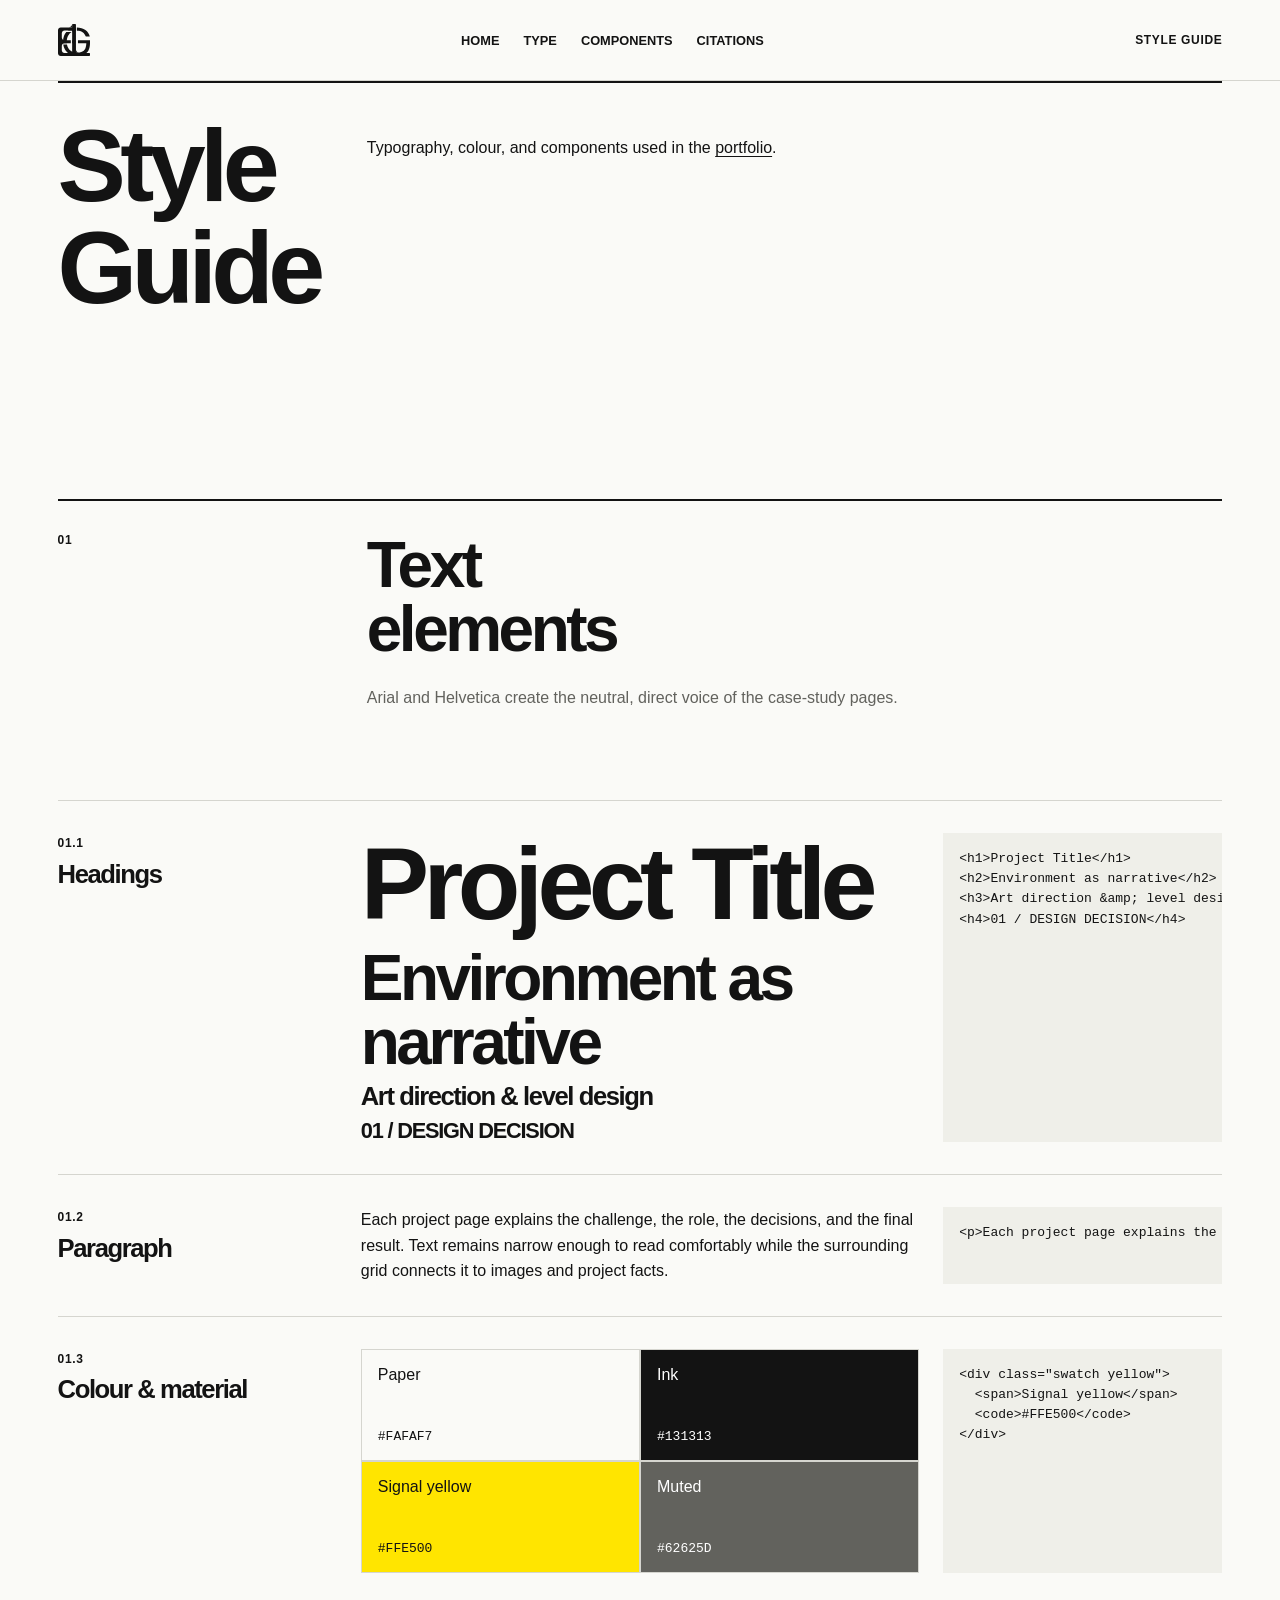
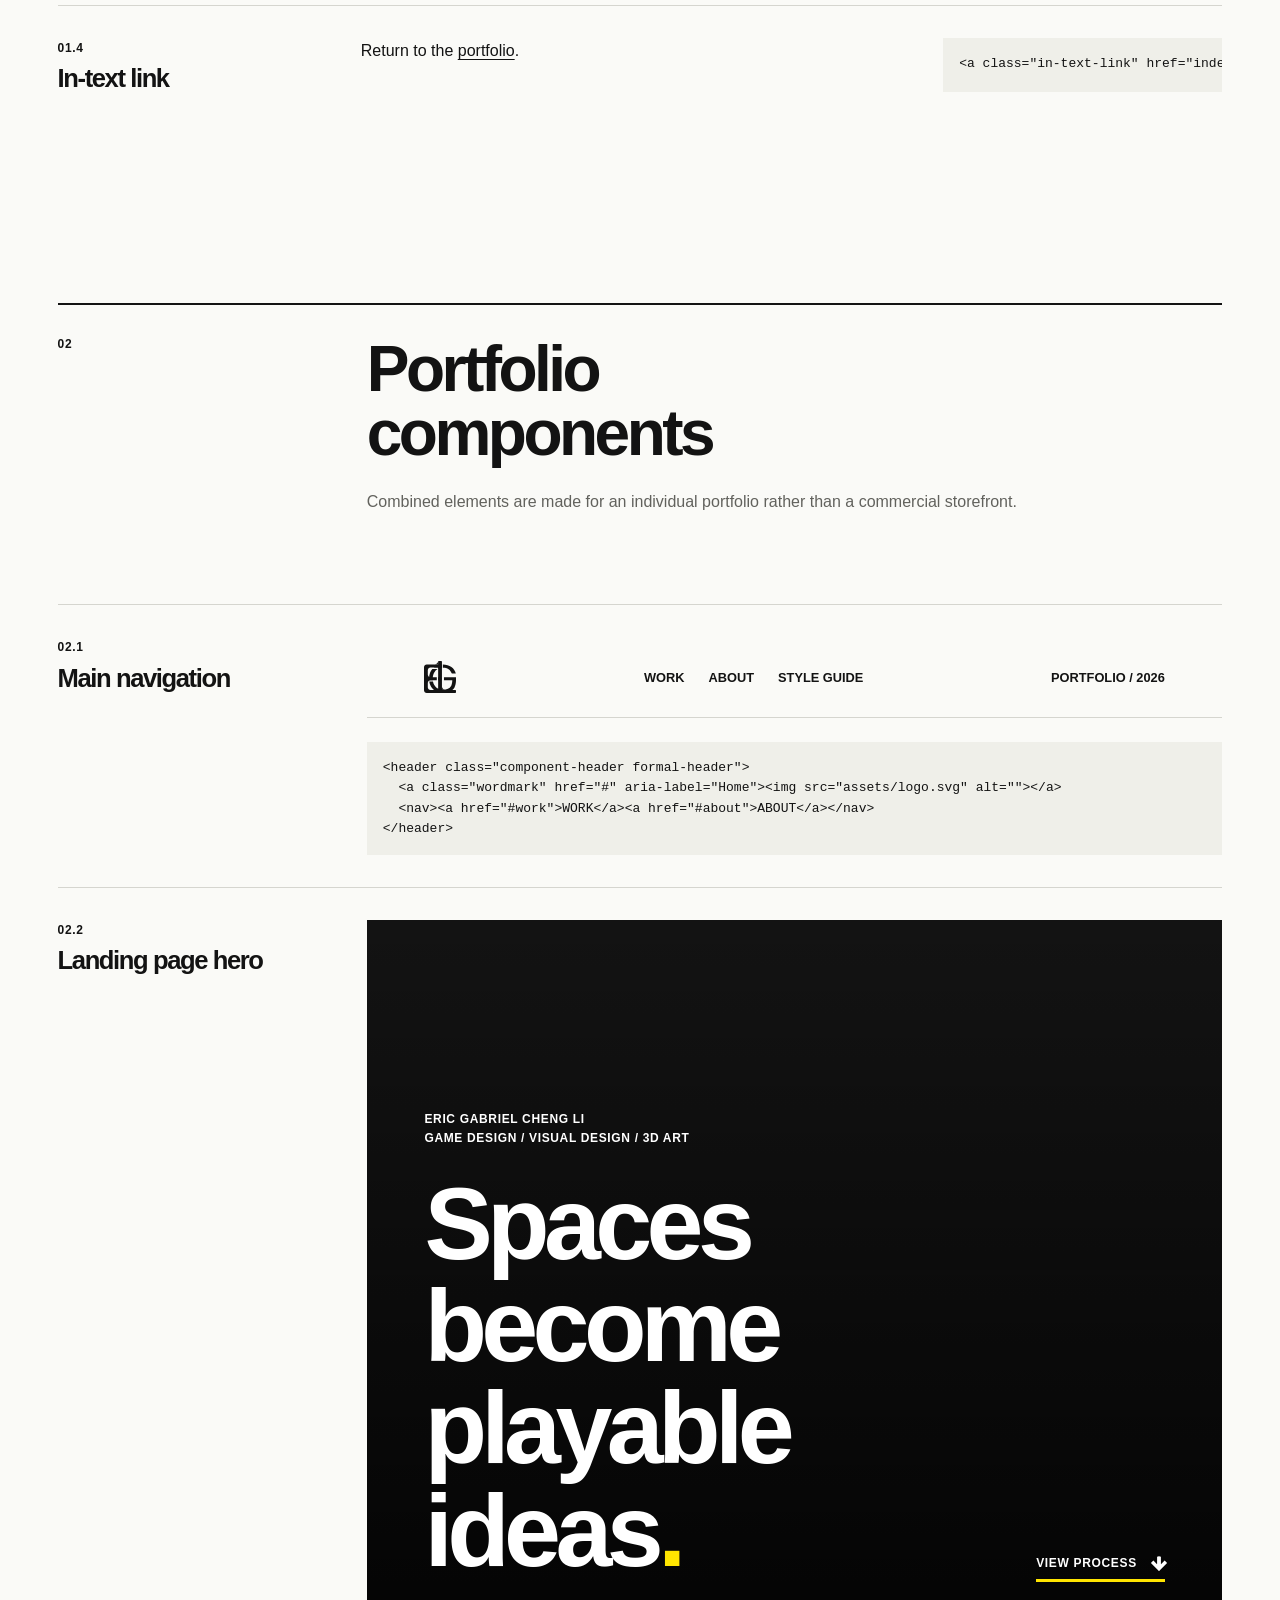
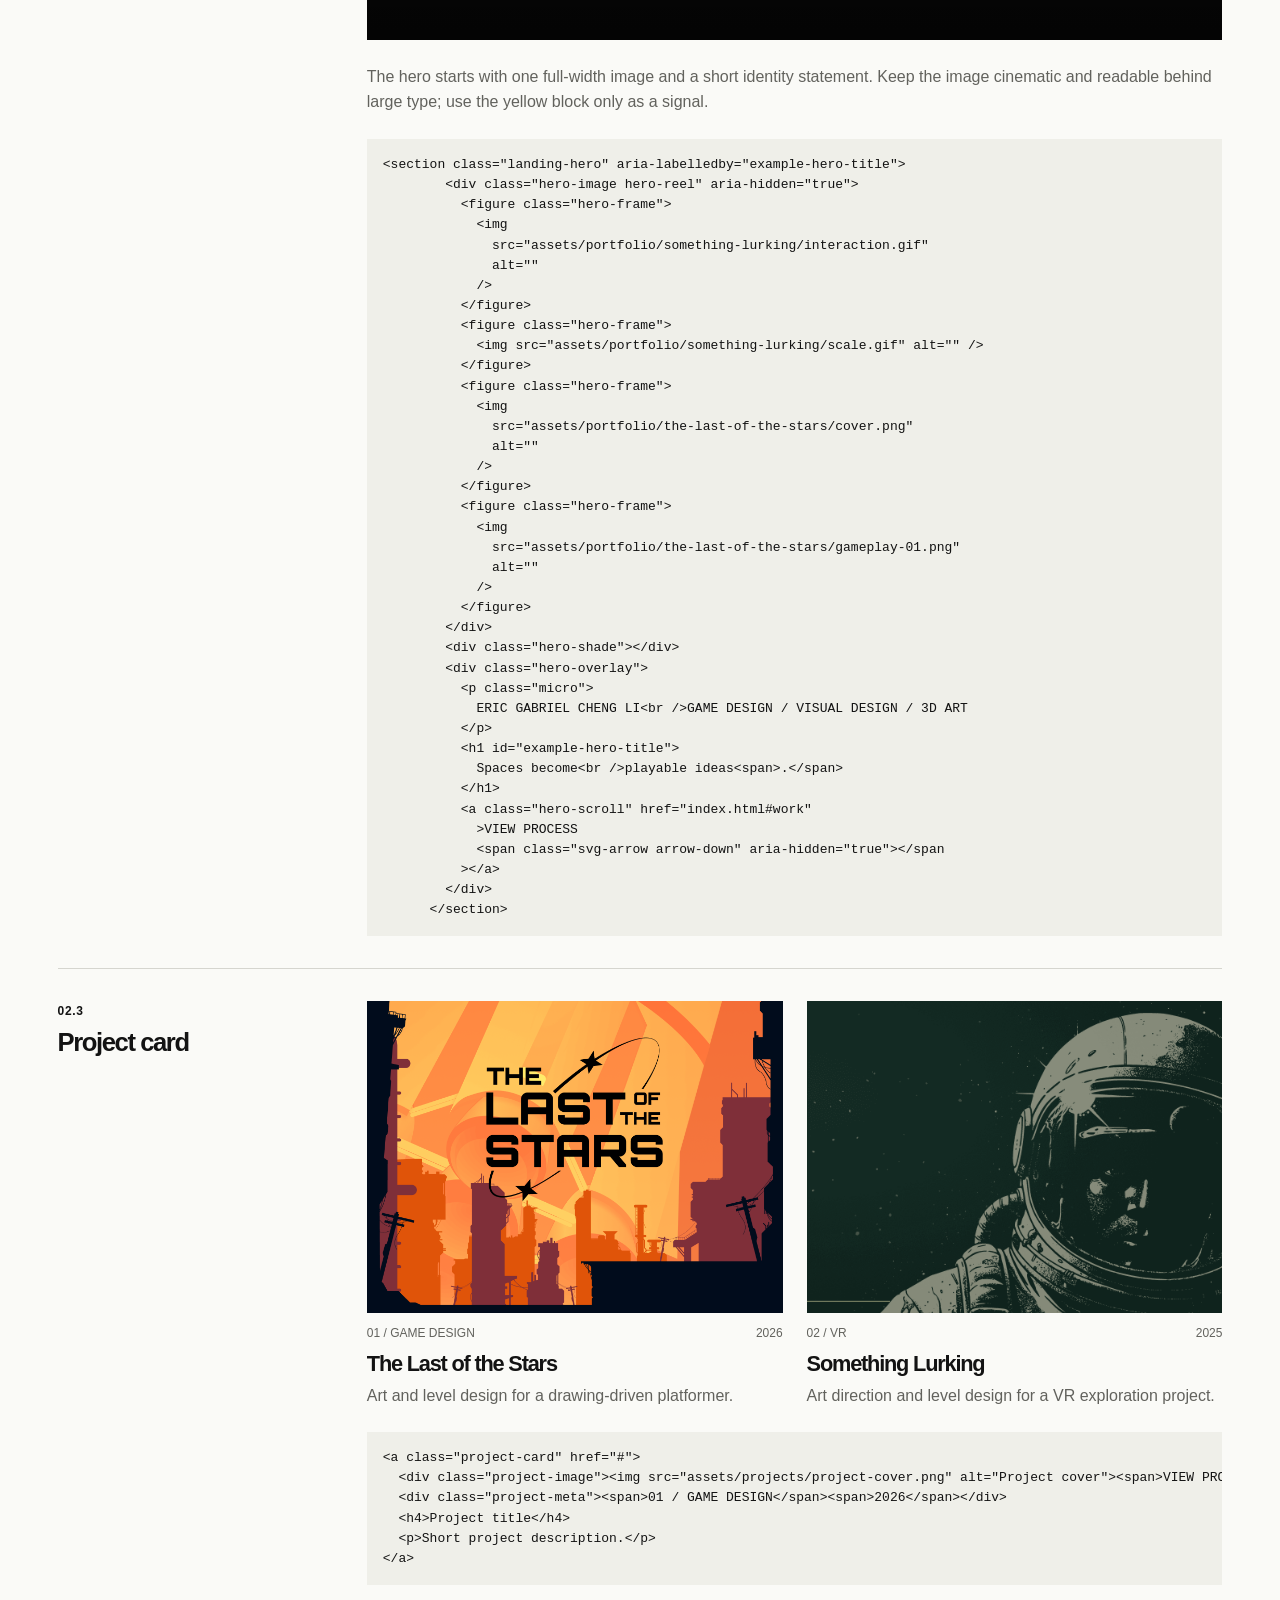
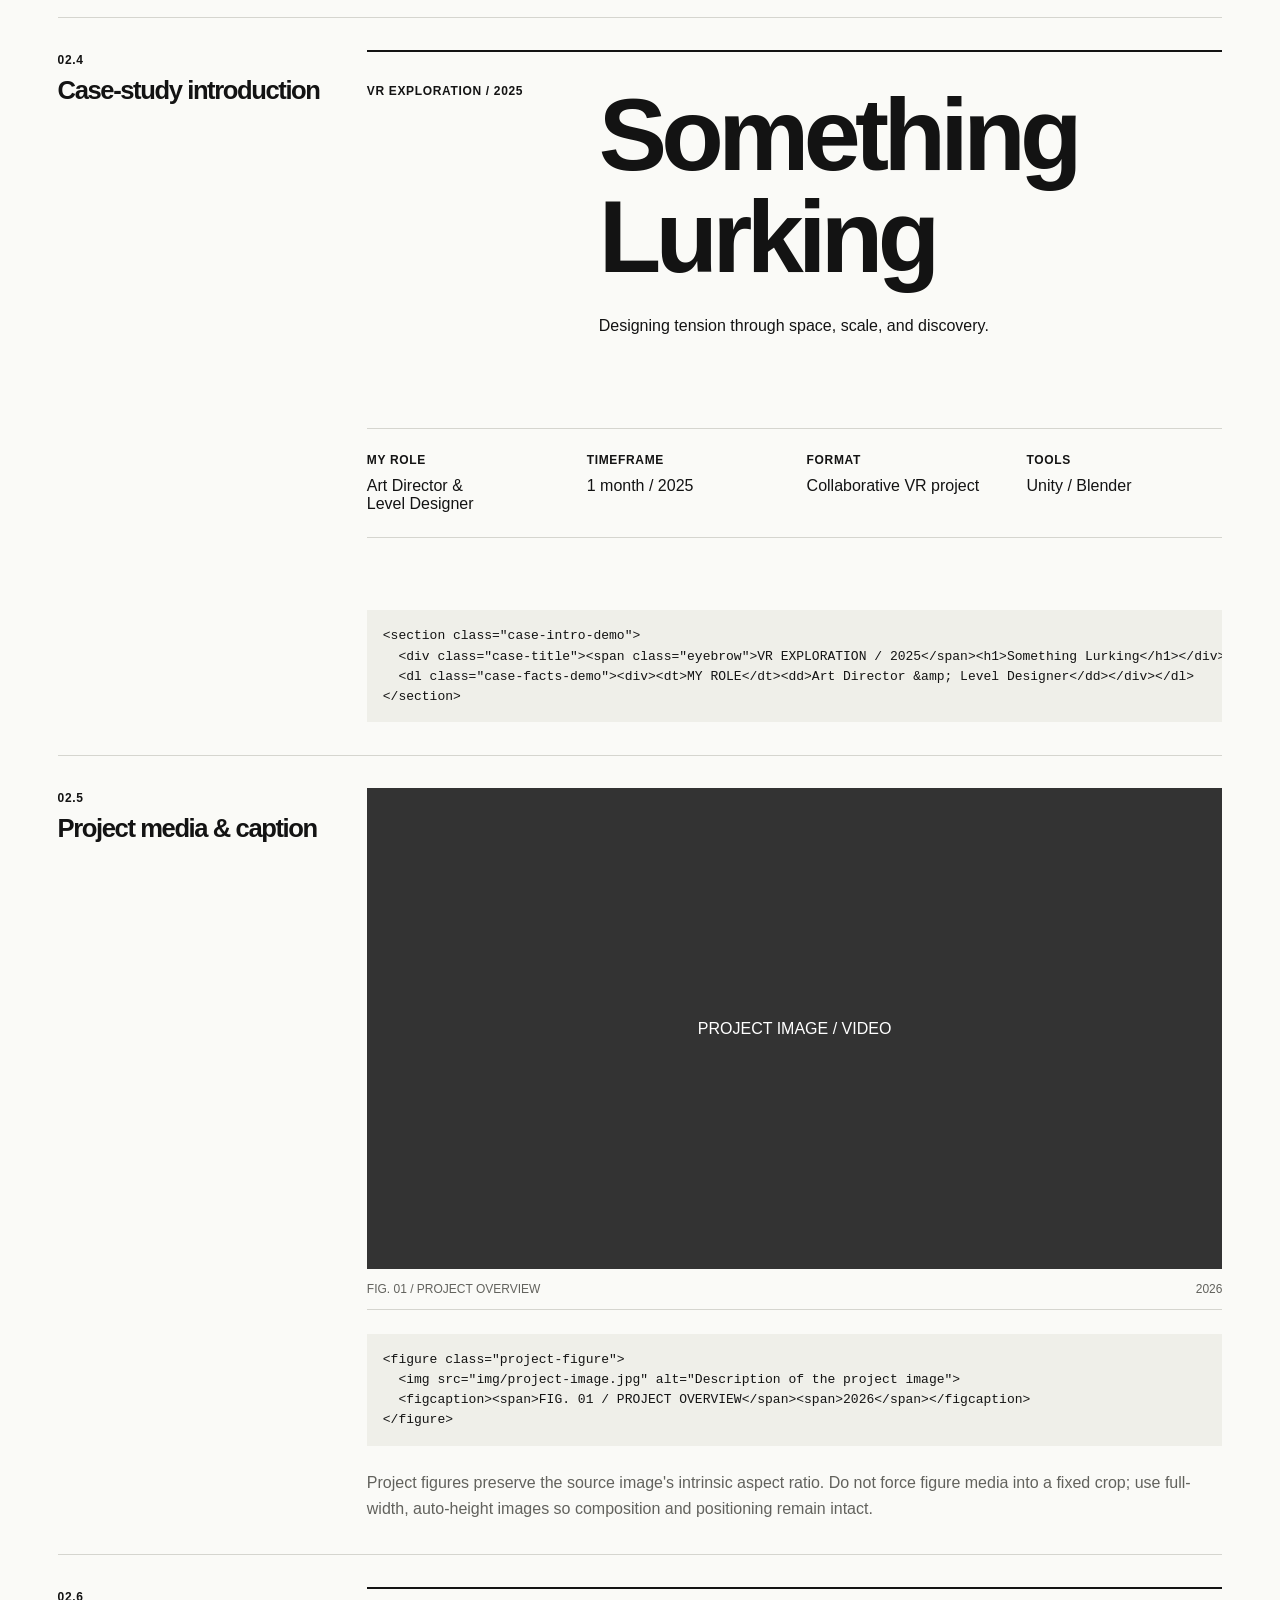
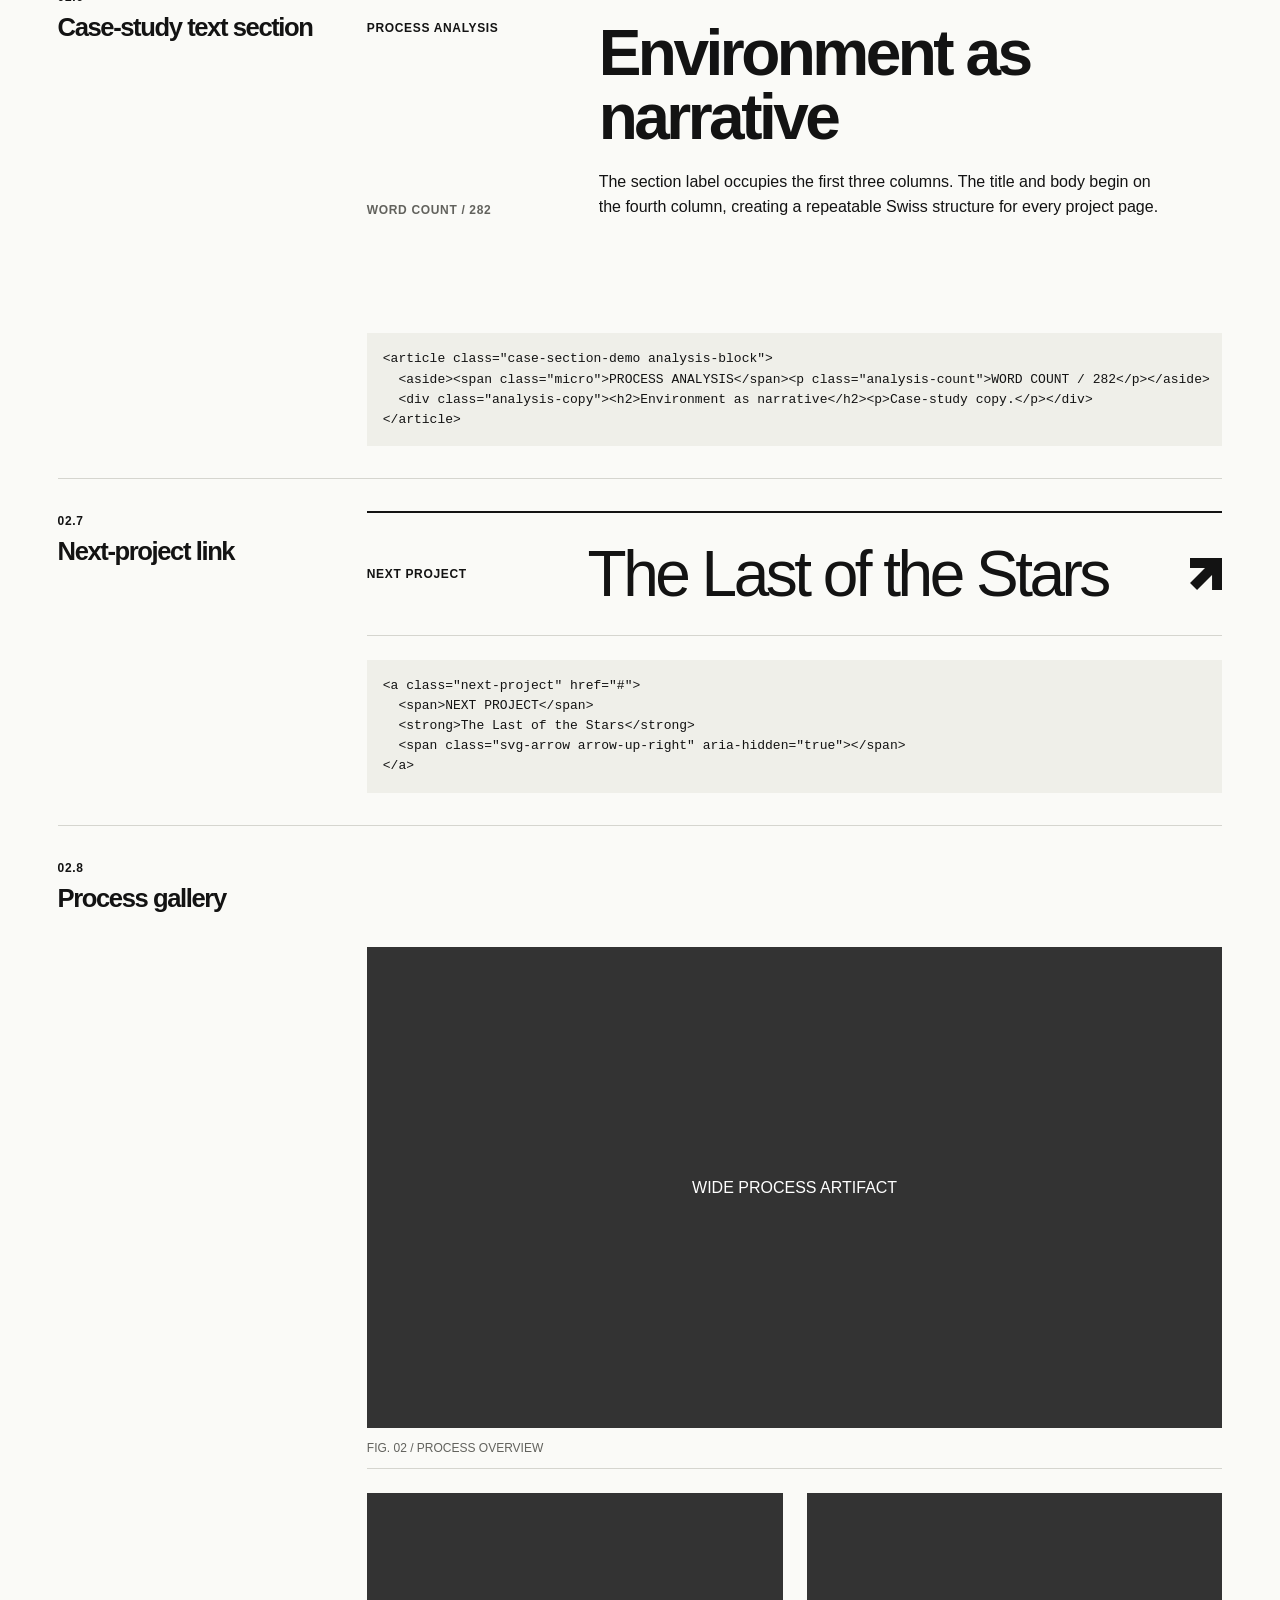
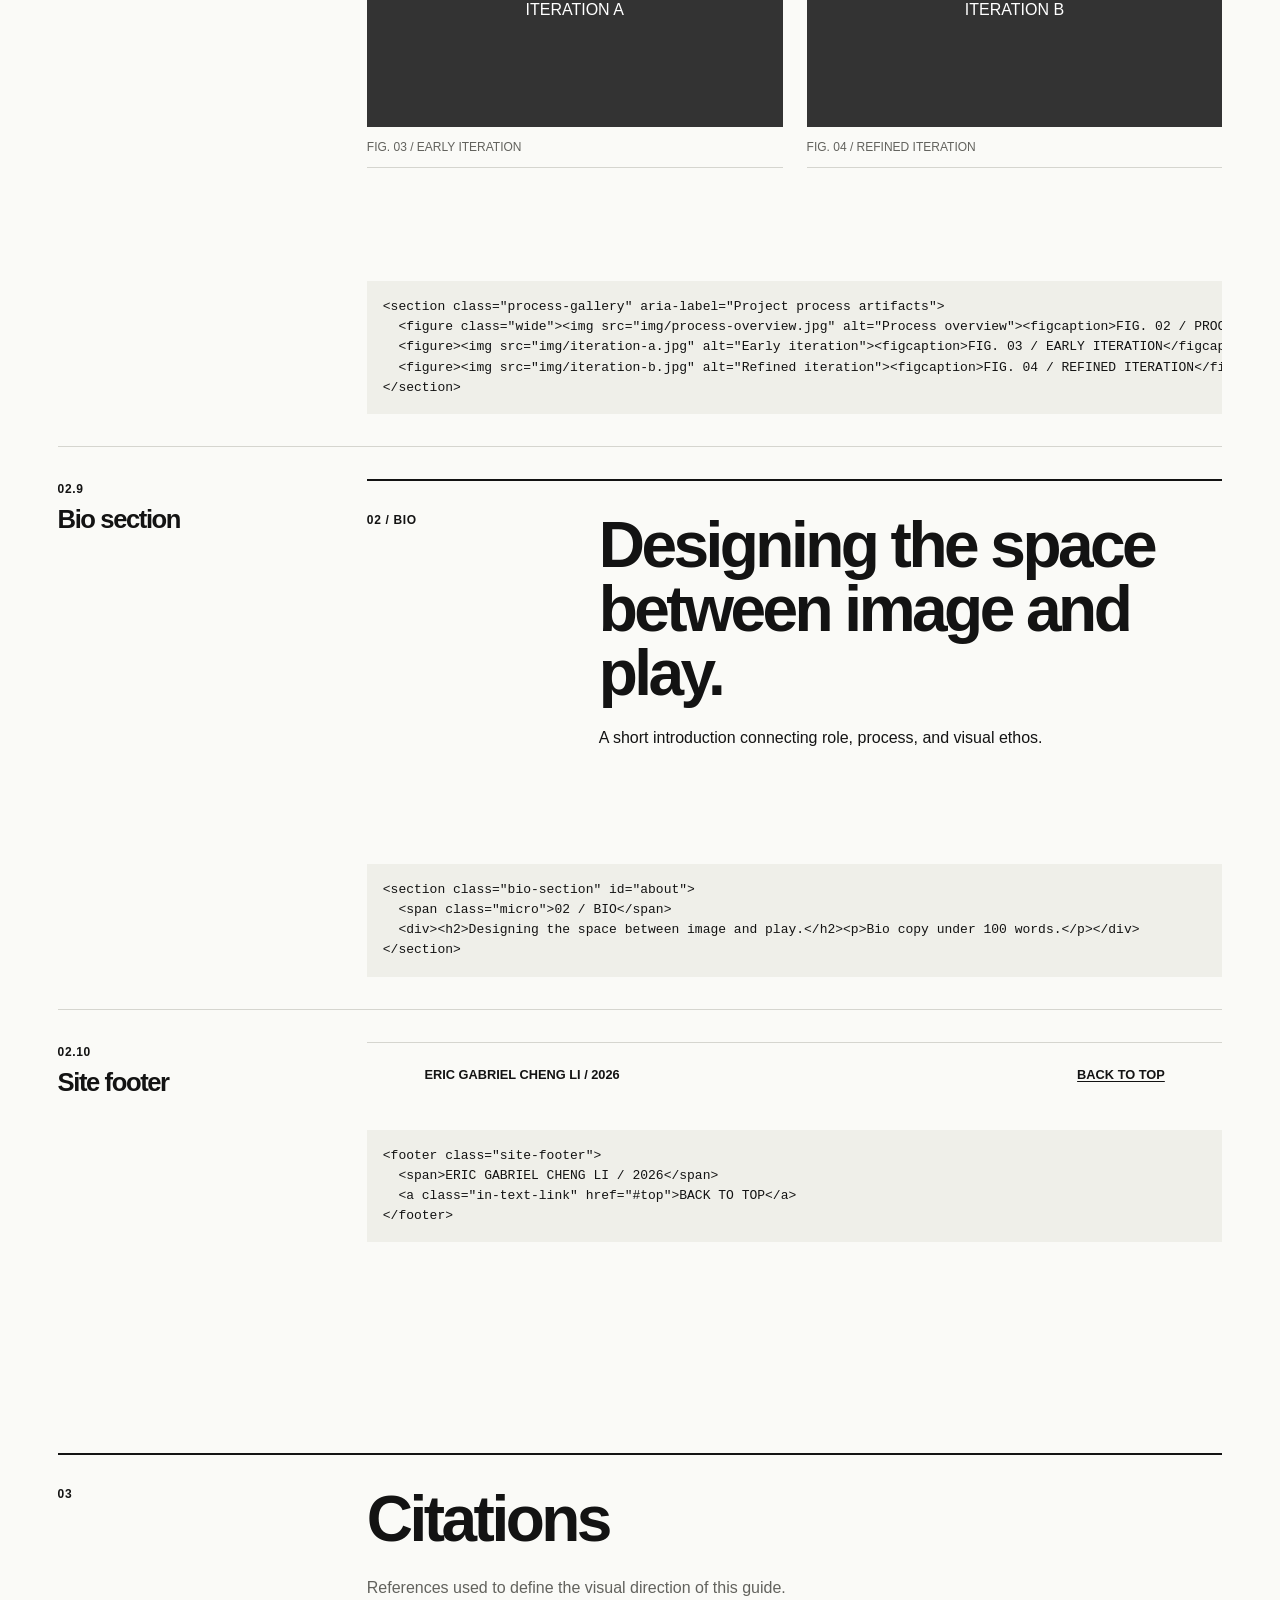
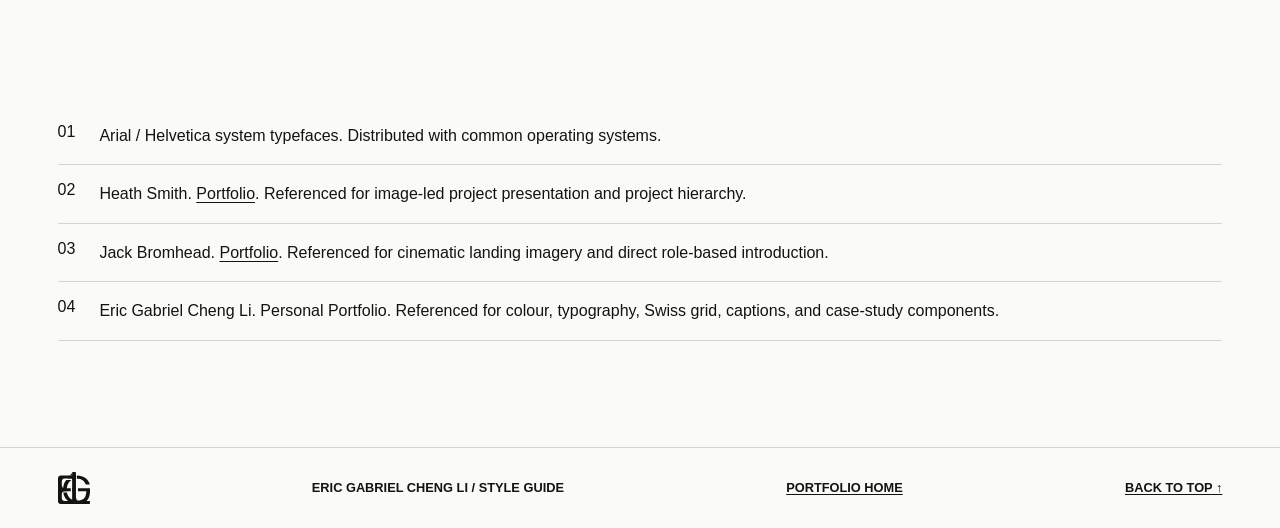
==== style-guide.html @ 3248978c "Document inline links and share them across portfolio footers" ====
<!doctype html>
<html lang="en">
  <head>
    <meta charset="utf-8" />
    <meta name="viewport" content="width=device-width, initial-scale=1" />
    <title>Eric Gabriel Cheng Li / Portfolio Style Guide</title>
    <link rel="icon" href="assets/favicon.svg" type="image/svg+xml" />
    <link rel="stylesheet" href="css/site.css" />
  </head>
  <body class="style-guide-page">
    <a class="skip-link" href="#main">Skip to content</a>

    <header class="formal-header site-header">
      <a class="wordmark" href="#top" aria-label="Eric Gabriel Cheng Li — home"
        ><img src="assets/logo.svg" alt=""
      /></a>
      <nav aria-label="Style guide navigation">
        <a href="index.html">HOME</a>
        <a href="#text-elements">TYPE</a>
        <a href="#combined-elements">COMPONENTS</a>
        <a href="#citations">CITATIONS</a>
      </nav>
      <span class="edition">STYLE GUIDE</span>
    </header>

    <main id="main">
      <section class="guide-intro" id="top">
        <h1>Style Guide</h1>
        <p>Typography, colour, and components used in the
          <a class="in-text-link" href="index.html">portfolio</a>.
        </p>
      </section>

      <section class="guide-section" id="text-elements">
        <header class="section-heading">
          <span class="section-number">01</span>
          <h2>Text<br />elements</h2>
          <p>
            Arial and Helvetica create the neutral, direct voice of the
            case-study pages.
          </p>
        </header>

        <article class="element">
          <div class="element-label">
            <span>01.1</span>
            <h3>Headings</h3>
          </div>
          <div class="element-demo type-scale">
            <h1>Project Title</h1>
            <h2>Environment as narrative</h2>
            <h3>Art direction &amp; level design</h3>
            <h4>01 / DESIGN DECISION</h4>
          </div>
          <pre><code>&lt;h1&gt;Project Title&lt;/h1&gt;
&lt;h2&gt;Environment as narrative&lt;/h2&gt;
&lt;h3&gt;Art direction &amp;amp; level design&lt;/h3&gt;
&lt;h4&gt;01 / DESIGN DECISION&lt;/h4&gt;</code></pre>
        </article>

        <article class="element">
          <div class="element-label">
            <span>01.2</span>
            <h3>Paragraph</h3>
          </div>
          <div class="element-demo prose-demo">
            <p>
              Each project page explains the challenge, the role, the decisions,
              and the final result. Text remains narrow enough to read
              comfortably while the surrounding grid connects it to images and
              project facts.
            </p>
          </div>
          <pre><code>&lt;p&gt;Each project page explains the challenge, the role, the decisions, and the final result.&lt;/p&gt;</code></pre>
        </article>

        <article class="element">
          <div class="element-label">
            <span>01.3</span>
            <h3>Colour &amp; material</h3>
          </div>
          <div class="element-demo swatches">
            <div class="swatch paper">
              <span>Paper</span><code>#FAFAF7</code>
            </div>
            <div class="swatch ink"><span>Ink</span><code>#131313</code></div>
            <div class="swatch yellow">
              <span>Signal yellow</span><code>#FFE500</code>
            </div>
            <div class="swatch muted">
              <span>Muted</span><code>#62625D</code>
            </div>
          </div>
          <pre><code>&lt;div class="swatch yellow"&gt;
  &lt;span&gt;Signal yellow&lt;/span&gt;
  &lt;code&gt;#FFE500&lt;/code&gt;
&lt;/div&gt;</code></pre>
        </article>
        <article class="element">
          <div class="element-label">
            <span>01.4</span>
            <h3>In-text link</h3>
          </div>
          <p class="element-demo">Return to the <a class="in-text-link" href="index.html">portfolio</a>.</p>
          <pre><code>&lt;a class="in-text-link" href="index.html"&gt;portfolio&lt;/a&gt;</code></pre>
        </article>
      </section>

      <section class="guide-section" id="combined-elements">
        <header class="section-heading">
          <span class="section-number">02</span>
          <h2>Portfolio<br />components</h2>
          <p>
            Combined elements are made for an individual portfolio rather than a
            commercial storefront.
          </p>
        </header>

        <article class="element element-wide">
          <div class="element-label">
            <span>02.1</span>
            <h3>Main navigation</h3>
          </div>
          <div class="element-demo">
            <header class="component-header formal-header">
              <a class="wordmark" href="#" aria-label="Home"
                ><img src="assets/logo.svg" alt=""
              /></a>
              <nav aria-label="Example navigation">
                <a href="#">WORK</a><a href="#">ABOUT</a
                ><a href="#">STYLE GUIDE</a>
              </nav>
              <span>PORTFOLIO / 2026</span>
            </header>
          </div>
          <pre><code>&lt;header class="component-header formal-header"&gt;
  &lt;a class="wordmark" href="#" aria-label="Home"&gt;&lt;img src="assets/logo.svg" alt=""&gt;&lt;/a&gt;
  &lt;nav&gt;&lt;a href="#work"&gt;WORK&lt;/a&gt;&lt;a href="#about"&gt;ABOUT&lt;/a&gt;&lt;/nav&gt;
&lt;/header&gt;</code></pre>
        </article>

        <article class="element element-wide">
          <div class="element-label">
            <span>02.2</span>
            <h3>Landing page hero</h3>
          </div>
          <div class="element-demo">
            <section class="landing-hero" aria-labelledby="example-hero-title">
              <div class="hero-image hero-reel" aria-hidden="true">
                <figure class="hero-frame">
                  <img
                    src="assets/portfolio/something-lurking/interaction.gif"
                    alt=""
                  />
                </figure>
                <figure class="hero-frame">
                  <img
                    src="assets/portfolio/something-lurking/scale.gif"
                    alt=""
                  />
                </figure>
                <figure class="hero-frame">
                  <img
                    src="assets/portfolio/the-last-of-the-stars/cover.png"
                    alt=""
                  />
                </figure>
                <figure class="hero-frame">
                  <img
                    src="assets/portfolio/the-last-of-the-stars/gameplay-01.png"
                    alt=""
                  />
                </figure>
              </div>
              <div class="hero-shade"></div>
              <div class="hero-overlay">
                <p class="micro">
                  ERIC GABRIEL CHENG LI<br />GAME DESIGN / VISUAL DESIGN / 3D
                  ART
                </p>
                <h1 id="example-hero-title">
                  Spaces become<br />playable ideas<span>.</span>
                </h1>
                <a class="hero-scroll" href="index.html#work"
                  >VIEW PROCESS
                  <span class="svg-arrow arrow-down" aria-hidden="true"></span
                ></a>
              </div>
            </section>
          </div>
          <p class="component-note">
            The hero starts with one full-width image and a short identity
            statement. Keep the image cinematic and readable behind large type;
            use the yellow block only as a signal.
          </p>
          <pre><code>&lt;section class="landing-hero" aria-labelledby="example-hero-title"&gt;
        &lt;div class="hero-image hero-reel" aria-hidden="true"&gt;
          &lt;figure class="hero-frame"&gt;
            &lt;img
              src="assets/portfolio/something-lurking/interaction.gif"
              alt=""
            /&gt;
          &lt;/figure&gt;
          &lt;figure class="hero-frame"&gt;
            &lt;img src="assets/portfolio/something-lurking/scale.gif" alt="" /&gt;
          &lt;/figure&gt;
          &lt;figure class="hero-frame"&gt;
            &lt;img
              src="assets/portfolio/the-last-of-the-stars/cover.png"
              alt=""
            /&gt;
          &lt;/figure&gt;
          &lt;figure class="hero-frame"&gt;
            &lt;img
              src="assets/portfolio/the-last-of-the-stars/gameplay-01.png"
              alt=""
            /&gt;
          &lt;/figure&gt;
        &lt;/div&gt;
        &lt;div class="hero-shade"&gt;&lt;/div&gt;
        &lt;div class="hero-overlay"&gt;
          &lt;p class="micro"&gt;
            ERIC GABRIEL CHENG LI&lt;br /&gt;GAME DESIGN / VISUAL DESIGN / 3D ART
          &lt;/p&gt;
          &lt;h1 id="example-hero-title"&gt;
            Spaces become&lt;br /&gt;playable ideas&lt;span&gt;.&lt;/span&gt;
          &lt;/h1&gt;
          &lt;a class="hero-scroll" href="index.html#work"
            &gt;VIEW PROCESS
            &lt;span class="svg-arrow arrow-down" aria-hidden="true"&gt;&lt;/span
          &gt;&lt;/a&gt;
        &lt;/div&gt;
      &lt;/section&gt;</code></pre>
        </article>

        <article class="element element-wide">
          <div class="element-label">
            <span>02.3</span>
            <h3>Project card</h3>
          </div>
          <div class="element-demo project-list">
            <a class="project-card" href="#">
              <div class="project-image">
                <img
                  src="assets/projects/last-of-the-stars-cover.png"
                  alt="The Last of the Stars title artwork over an orange collapsing city"
                /><span
                  >VIEW PROJECT
                  <i class="svg-arrow arrow-up-right" aria-hidden="true"></i
                ></span>
              </div>
              <div class="project-meta">
                <span>01 / GAME DESIGN</span><span>2026</span>
              </div>
              <h4>The Last of the Stars</h4>
              <p>Art and level design for a drawing-driven platformer.</p>
            </a>
            <a class="project-card" href="#">
              <div class="project-image">
                <img
                  src="assets/projects/something-lurking-cover.png"
                  alt="Astronaut artwork for Something Lurking, a VR exploration experience"
                /><span
                  >VIEW PROJECT
                  <i class="svg-arrow arrow-up-right" aria-hidden="true"></i
                ></span>
              </div>
              <div class="project-meta">
                <span>02 / VR</span><span>2025</span>
              </div>
              <h4>Something Lurking</h4>
              <p>
                Art direction and level design for a VR exploration project.
              </p>
            </a>
          </div>
          <pre><code>&lt;a class="project-card" href="#"&gt;
  &lt;div class="project-image"&gt;&lt;img src="assets/projects/project-cover.png" alt="Project cover"&gt;&lt;span&gt;VIEW PROJECT&lt;/span&gt;&lt;/div&gt;
  &lt;div class="project-meta"&gt;&lt;span&gt;01 / GAME DESIGN&lt;/span&gt;&lt;span&gt;2026&lt;/span&gt;&lt;/div&gt;
  &lt;h4&gt;Project title&lt;/h4&gt;
  &lt;p&gt;Short project description.&lt;/p&gt;
&lt;/a&gt;</code></pre>
        </article>

        <article class="element element-wide">
          <div class="element-label">
            <span>02.4</span>
            <h3>Case-study introduction</h3>
          </div>
          <div class="element-demo case-intro-demo">
            <div class="case-title">
              <span class="eyebrow">VR EXPLORATION / 2025</span>
              <h1>Something<br />Lurking</h1>
              <p>Designing tension through space, scale, and discovery.</p>
            </div>
            <dl class="case-facts-demo">
              <div>
                <dt>MY ROLE</dt>
                <dd>Art Director &amp;<br />Level Designer</dd>
              </div>
              <div>
                <dt>TIMEFRAME</dt>
                <dd>1 month / 2025</dd>
              </div>
              <div>
                <dt>FORMAT</dt>
                <dd>Collaborative VR project</dd>
              </div>
              <div>
                <dt>TOOLS</dt>
                <dd>Unity / Blender</dd>
              </div>
            </dl>
          </div>
          <pre><code>&lt;section class="case-intro-demo"&gt;
  &lt;div class="case-title"&gt;&lt;span class="eyebrow"&gt;VR EXPLORATION / 2025&lt;/span&gt;&lt;h1&gt;Something Lurking&lt;/h1&gt;&lt;/div&gt;
  &lt;dl class="case-facts-demo"&gt;&lt;div&gt;&lt;dt&gt;MY ROLE&lt;/dt&gt;&lt;dd&gt;Art Director &amp;amp; Level Designer&lt;/dd&gt;&lt;/div&gt;&lt;/dl&gt;
&lt;/section&gt;</code></pre>
        </article>

        <article class="element element-wide">
          <div class="element-label">
            <span>02.5</span>
            <h3>Project media &amp; caption</h3>
          </div>
          <div class="element-demo">
            <figure class="project-figure">
              <div class="figure-placeholder">
                <span>PROJECT IMAGE / VIDEO</span>
              </div>
              <figcaption>
                <span>FIG. 01 / PROJECT OVERVIEW</span><span>2026</span>
              </figcaption>
            </figure>
          </div>
          <pre><code>&lt;figure class="project-figure"&gt;
  &lt;img src="img/project-image.jpg" alt="Description of the project image"&gt;
  &lt;figcaption&gt;&lt;span&gt;FIG. 01 / PROJECT OVERVIEW&lt;/span&gt;&lt;span&gt;2026&lt;/span&gt;&lt;/figcaption&gt;
&lt;/figure&gt;</code></pre>
          <p class="component-note">
            Project figures preserve the source image's intrinsic aspect ratio.
            Do not force figure media into a fixed crop; use full-width,
            auto-height images so composition and positioning remain intact.
          </p>
        </article>

        <article class="element element-wide">
          <div class="element-label">
            <span>02.6</span>
            <h3>Case-study text section</h3>
          </div>
          <div class="element-demo case-section-demo analysis-block">
            <aside>
              <span class="micro">PROCESS ANALYSIS</span>
              <p class="analysis-count">WORD COUNT / 282</p>
            </aside>
            <div class="analysis-copy">
              <h2>Environment as narrative</h2>
              <p>
                The section label occupies the first three columns. The title
                and body begin on the fourth column, creating a repeatable Swiss
                structure for every project page.
              </p>
            </div>
          </div>
          <pre><code>&lt;article class="case-section-demo analysis-block"&gt;
  &lt;aside&gt;&lt;span class="micro"&gt;PROCESS ANALYSIS&lt;/span&gt;&lt;p class="analysis-count"&gt;WORD COUNT / 282&lt;/p&gt;&lt;/aside&gt;
  &lt;div class="analysis-copy"&gt;&lt;h2&gt;Environment as narrative&lt;/h2&gt;&lt;p&gt;Case-study copy.&lt;/p&gt;&lt;/div&gt;
&lt;/article&gt;</code></pre>
        </article>

        <article class="element element-wide">
          <div class="element-label">
            <span>02.7</span>
            <h3>Next-project link</h3>
          </div>
          <div class="element-demo">
            <a class="next-project" href="#"
              ><span>NEXT PROJECT</span><strong>The Last of the Stars</strong
              ><span class="svg-arrow arrow-up-right" aria-hidden="true"></span
            ></a>
          </div>
          <pre><code>&lt;a class="next-project" href="#"&gt;
  &lt;span&gt;NEXT PROJECT&lt;/span&gt;
  &lt;strong&gt;The Last of the Stars&lt;/strong&gt;
  &lt;span class="svg-arrow arrow-up-right" aria-hidden="true"&gt;&lt;/span&gt;
&lt;/a&gt;</code></pre>
        </article>

        <article class="element element-wide">
          <div class="element-label">
            <span>02.8</span>
            <h3>Process gallery</h3>
          </div>
          <div class="element-demo process-gallery">
            <figure class="wide">
              <div class="figure-placeholder">
                <span>WIDE PROCESS ARTIFACT</span>
              </div>
              <figcaption>FIG. 02 / PROCESS OVERVIEW</figcaption>
            </figure>
            <figure>
              <div class="figure-placeholder"><span>ITERATION A</span></div>
              <figcaption>FIG. 03 / EARLY ITERATION</figcaption>
            </figure>
            <figure>
              <div class="figure-placeholder"><span>ITERATION B</span></div>
              <figcaption>FIG. 04 / REFINED ITERATION</figcaption>
            </figure>
          </div>
          <pre><code>&lt;section class="process-gallery" aria-label="Project process artifacts"&gt;
  &lt;figure class="wide"&gt;&lt;img src="img/process-overview.jpg" alt="Process overview"&gt;&lt;figcaption&gt;FIG. 02 / PROCESS OVERVIEW&lt;/figcaption&gt;&lt;/figure&gt;
  &lt;figure&gt;&lt;img src="img/iteration-a.jpg" alt="Early iteration"&gt;&lt;figcaption&gt;FIG. 03 / EARLY ITERATION&lt;/figcaption&gt;&lt;/figure&gt;
  &lt;figure&gt;&lt;img src="img/iteration-b.jpg" alt="Refined iteration"&gt;&lt;figcaption&gt;FIG. 04 / REFINED ITERATION&lt;/figcaption&gt;&lt;/figure&gt;
&lt;/section&gt;</code></pre>
        </article>

        <article class="element element-wide">
          <div class="element-label">
            <span>02.9</span>
            <h3>Bio section</h3>
          </div>
          <div class="element-demo bio-section">
            <span class="eyebrow">02 / BIO</span>
            <div>
              <h2>Designing the space between image and play.</h2>
              <p>
                A short introduction connecting role, process, and visual ethos.
              </p>
            </div>
          </div>
          <pre><code>&lt;section class="bio-section" id="about"&gt;
  &lt;span class="micro"&gt;02 / BIO&lt;/span&gt;
  &lt;div&gt;&lt;h2&gt;Designing the space between image and play.&lt;/h2&gt;&lt;p&gt;Bio copy under 100 words.&lt;/p&gt;&lt;/div&gt;
&lt;/section&gt;</code></pre>
        </article>

        <article class="element element-wide">
          <div class="element-label">
            <span>02.10</span>
            <h3>Site footer</h3>
          </div>
          <div class="element-demo">
            <footer class="site-footer component-footer">
              <span>ERIC GABRIEL CHENG LI / 2026</span
              ><a class="in-text-link" href="#top">BACK TO TOP</a>
            </footer>
          </div>
          <pre><code>&lt;footer class="site-footer"&gt;
  &lt;span&gt;ERIC GABRIEL CHENG LI / 2026&lt;/span&gt;
  &lt;a class="in-text-link" href="#top"&gt;BACK TO TOP&lt;/a&gt;
&lt;/footer&gt;</code></pre>
        </article>
      </section>

      <section class="guide-section" id="citations">
        <header class="section-heading">
          <span class="section-number">03</span>
          <h2>Citations</h2>
          <p>References used to define the visual direction of this guide.</p>
        </header>
        <ul class="citation-list">
          <li>
            <span>01</span>
            <p>
              Arial / Helvetica system typefaces. Distributed with common
              operating systems.
            </p>
          </li>
          <li>
            <span>02</span>
            <p>
              Heath Smith.
              <a class="in-text-link" href="https://heathsmith.net/index.php/portfolio/">Portfolio</a
              >. Referenced for image-led project presentation and project
              hierarchy.
            </p>
          </li>
          <li>
            <span>03</span>
            <p>
              Jack Bromhead.
              <a class="in-text-link" href="https://www.jackbromhead.com/">Portfolio</a>. Referenced
              for cinematic landing imagery and direct role-based introduction.
            </p>
          </li>
          <li>
            <span>04</span>
            <p>
              Eric Gabriel Cheng Li. Personal Portfolio. Referenced for colour,
              typography, Swiss grid, captions, and case-study components.
            </p>
          </li>
        </ul>
      </section>
    </main>

    <footer class="site-footer">
      <a class="wordmark" href="#top" aria-label="Eric Gabriel Cheng Li — home"
        ><img src="assets/logo.svg" alt=""
      /></a>
      <span>ERIC GABRIEL CHENG LI / STYLE GUIDE</span>
      <a class="in-text-link" href="index.html">PORTFOLIO HOME</a>
      <a class="in-text-link" href="#top">BACK TO TOP ↑</a>
    </footer>
  </body>
</html>
---- css/site.css ----
/* Foundations and type */
:root {
  --paper: #fafaf7;
  --ink: #131313;
  --muted: #62625d;
  --line: #d5d5cf;
  --yellow: #ffe500;
  --gutter: 4.5vw;
  --gap: 1.5rem;
  /* W3Schools clamp() reference: https://www.w3schools.com/cssref/func_clamp.php */
  --section-space: clamp(3rem, 7vw, 7rem);
}

* {
  box-sizing: border-box;
}

html {
  scroll-behavior: smooth;
}
body {
  margin: 0;
  background: var(--paper);
  color: var(--ink);
  font-family: Arial, Helvetica, sans-serif;
}
img {
  display: block;
  width: 100%;
  height: auto;
}
a {
  color: inherit;
  text-decoration: none;
}
a:focus-visible {
  outline: 3px solid #766a00;
  outline-offset: 4px;
}
::selection {
  background: var(--yellow);
  color: var(--ink);
}
figure,
dl,
dd,
p {
  margin: 0;
}
p {
  line-height: 1.6;
}
h1,
h2,
h3,
h4 {
  margin: 0;
  font-weight: 550;
  letter-spacing: -0.055em;
  line-height: 1;
  overflow-wrap: break-word;
}
h1 {
  font-size: clamp(3rem, 8vw, 8rem);
}
h2 {
  font-size: clamp(2.25rem, 5vw, 5rem);
}
h3 {
  font-size: clamp(1.25rem, 2vw, 2rem);
}
h4 {
  font-size: clamp(1.15rem, 1.7vw, 1.65rem);
}
.micro,
.edition,
.eyebrow,
.section-number,
dt,
.word-count,
.analysis-count,
.element-label > span,
.hero-scroll,
.next-project > span {
  font-size: 0.75rem;
  font-weight: 700;
  letter-spacing: 0.055em;
}

.work-section,
#about,
.case-study,
.style-guide-page main {
  max-width: 105rem;
  margin-inline: auto;
  padding-inline: var(--gutter);
}
.svg-arrow {
  display: inline-block;
  flex: none;
  width: 1em;
  height: 1em;
  background: currentColor;
  mask: url("../assets/union-arrow.svg") center / contain no-repeat;
}
.arrow-down {
  transform: rotate(135deg);
}
.arrow-left {
  transform: rotate(225deg);
}
.skip-link {
  position: fixed;
  top: -5rem;
  left: 1rem;
  z-index: 5;
  padding: 0.8rem;
  background: var(--yellow);
}
.skip-link:focus {
  top: 1rem;
}

/* Shared navigation */
.formal-header,
.site-footer,
.formal-header nav {
  display: flex;
  align-items: center;
  justify-content: space-between;
  gap: var(--gap);
  flex-wrap: wrap;
}
.formal-header,
.site-footer {
  padding: 1.5rem var(--gutter);
  font-size: 0.8rem;
  font-weight: 700;
}
.formal-header {
  border-bottom: 1px solid var(--line);
}
.site-footer {
  border-top: 1px solid var(--line);
}
.formal-header nav a:hover {
  text-decoration: underline;
  text-underline-offset: 0.3em;
}
.wordmark {
  width: 2rem;
  flex: none;
}

/* Landing hero */
.landing-hero {
  position: relative;
  display: flex;
  align-items: end;
  min-height: 80svh;
  padding: var(--gutter);
  background: var(--ink);
  color: white;
  overflow: hidden;
}
.hero-reel,
.hero-frame,
.hero-shade {
  position: absolute;
  inset: 0;
}
.hero-frame {
  opacity: 0;
  animation: hero-cycle 16.8s infinite;
}
.hero-frame:nth-child(2) {
  animation-delay: 4.2s;
}
.hero-frame:nth-child(3) {
  animation-delay: 8.4s;
}
.hero-frame:nth-child(4) {
  animation-delay: 12.6s;
}
.hero-frame img {
  height: 100%;
  object-fit: cover;
}
@keyframes hero-cycle {
  0%,
  30%,
  100% {
    opacity: 0;
  }
  5%,
  25% {
    opacity: 1;
  }
}
.hero-shade {
  background: linear-gradient(transparent, rgb(0 0 0 / 80%));
}
.hero-overlay {
  position: relative;
  width: 100%;
  display: flex;
  align-items: end;
  flex-wrap: wrap;
  gap: var(--gap);
}
.hero-overlay h1 {
  flex: 1 1 8ch;
}
.hero-overlay h1 span,
h2 span,
.yellow-dot {
  color: var(--yellow);
}
.hero-scroll {
  display: inline-flex;
  align-items: center;
  gap: 1rem;
  padding-block: 0.6rem;
  border-bottom: 3px solid var(--yellow);
}

/* Section layouts */
.work-section,
.guide-section {
  padding-block: var(--section-space);
}
.case-study,
.guide-intro {
  padding-top: 3rem;
}
.section-heading,
.case-title,
.guide-intro,
.bio-section,
.analysis-block {
  display: grid;
  grid-template-columns: minmax(7rem, 1fr) minmax(0, 3fr);
  gap: var(--gap);
  border-top: 2px solid var(--ink);
  padding-block: 2rem var(--section-space);
}
.section-heading > p,
.case-title > p:last-child {
  grid-column: 2;
}
.section-heading > p,
.component-note,
.word-count,
.analysis-count {
  color: var(--muted);
}
.bio-section p,
.analysis-copy p,
.guide-intro p {
  max-width: 65ch;
  margin-top: 1.25rem;
}
.analysis-block aside {
  display: flex;
  flex-direction: column;
  justify-content: space-between;
}

/* Project cards */
.project-list,
.process-gallery {
  display: grid;
  grid-template-columns: repeat(2, minmax(0, 1fr));
  gap: var(--gap);
}
.project-image {
  position: relative;
  overflow: hidden;
  aspect-ratio: 4 / 3;
  background: var(--ink);
}
.project-image img {
  height: 100%;
  object-fit: cover;
  transition: transform 0.4s;
}
.project-image > span {
  position: absolute;
  bottom: 1rem;
  left: 1rem;
  padding: 0.7rem;
  background: var(--yellow);
  font-size: 0.75rem;
  font-weight: 700;
  transform: translateY(calc(100% + 1rem));
  transition: transform 0.25s;
}
.project-card:is(:hover, :focus-visible) .project-image > span {
  transform: none;
}
.project-card:is(:hover, :focus-visible) img {
  transform: scale(1.025);
}
.project-meta,
figcaption {
  display: flex;
  justify-content: space-between;
  gap: 1rem;
  padding-block: 0.8rem;
  color: var(--muted);
  font-size: 0.75rem;
}
.project-card p {
  margin-top: 0.5rem;
  color: var(--muted);
}

/* Case study */
.case-facts-demo {
  display: flex;
  flex-wrap: wrap;
  gap: var(--gap);
  padding-block: 1.5rem;
  margin-bottom: 3rem;
  border-block: 1px solid var(--line);
}
.case-facts-demo > div {
  flex: 1 1 9rem;
}
dt {
  margin-bottom: 0.65rem;
}
figcaption {
  border-bottom: 1px solid var(--line);
}
.process-gallery {
  padding-block: var(--section-space);
}
.process-gallery .wide {
  grid-column: 1 / -1;
}
.next-project {
  display: flex;
  align-items: center;
  gap: var(--gap);
  padding-block: 1.5rem;
  border-top: 2px solid var(--ink);
  border-bottom: 1px solid var(--line);
}
.next-project > span:first-child {
  flex: 0 0 23%;
}
.next-project strong {
  flex: 1;
  font-size: clamp(2rem, 5vw, 5rem);
  font-weight: 500;
  letter-spacing: -0.055em;
}
.next-project .svg-arrow {
  width: 2rem;
  height: 2rem;
}
.next-project:is(:hover, :focus-visible) {
  background: var(--yellow);
}

/* Style guide documentation */
.element {
  display: grid;
  grid-template-columns: minmax(0, 1fr) minmax(0, 2fr) minmax(0, 1fr);
  gap: var(--gap);
  padding-block: 2rem;
  border-top: 1px solid var(--line);
}
.element-wide {
  grid-template-columns: minmax(0, 1fr) minmax(0, 3fr);
}
.element-wide > :not(.element-label) {
  grid-column: 2;
}
.element-demo {
  min-width: 0;
}
.element-label h3,
.type-scale > * + * {
  margin-top: 0.65rem;
}
.element pre {
  overflow: auto;
  margin: 0;
  padding: 1rem;
  background: #efefe9;
  line-height: 1.55;
}
.swatches {
  display: grid;
  grid-template-columns: 1fr 1fr;
}
.swatch {
  display: flex;
  flex-direction: column;
  justify-content: space-between;
  min-height: 7rem;
  padding: 1rem;
  border: 1px solid var(--line);
}
.swatch.ink {
  background: var(--ink);
  color: white;
}
.swatch.yellow {
  background: var(--yellow);
}
.swatch.muted {
  background: var(--muted);
  color: white;
}
.figure-placeholder {
  display: grid;
  place-items: center;
  aspect-ratio: 16 / 9;
  background: #333;
  color: white;
}
.citation-list {
  padding: 0;
  list-style: none;
}
.citation-list li {
  display: flex;
  gap: var(--gap);
  padding-block: 1rem;
  border-bottom: 1px solid var(--line);
}
.in-text-link {
  text-decoration: underline;
  text-underline-offset: 0.18em;
}
.in-text-link:is(:hover, :focus-visible) {
  background: var(--yellow);
  color: var(--ink);
}

@media (max-width: 55rem) {
  .edition {
    display: none;
  }
  .element {
    grid-template-columns: minmax(0, 1fr) minmax(0, 3fr);
  }
  .element pre {
    grid-column: 2;
  }
}
@media (max-width: 42rem) {
  .hero-overlay,
  .next-project {
    flex-wrap: wrap;
  }
  .hero-overlay > * {
    flex-basis: 100%;
  }
  .section-heading,
  .case-title,
  .guide-intro,
  .bio-section,
  .analysis-block,
  .element,
  .project-list,
  .process-gallery {
    grid-template-columns: minmax(0, 1fr);
  }
  .section-heading > p,
  .case-title > p:last-child,
  .element pre,
  .element-wide > :not(.element-label) {
    grid-column: 1;
  }
  .next-project > span:first-child {
    flex: 1;
  }
  .next-project strong {
    order: 1;
    flex-basis: 100%;
  }
  .site-footer {
    align-items: flex-start;
    flex-direction: column;
  }
}
@media (prefers-reduced-motion: reduce) {
  html {
    scroll-behavior: auto;
  }
  .hero-frame {
    animation: none;
  }
  .hero-frame:first-child {
    opacity: 1;
  }
  .project-image img,
  .project-image > span {
    transition: none;
  }
}
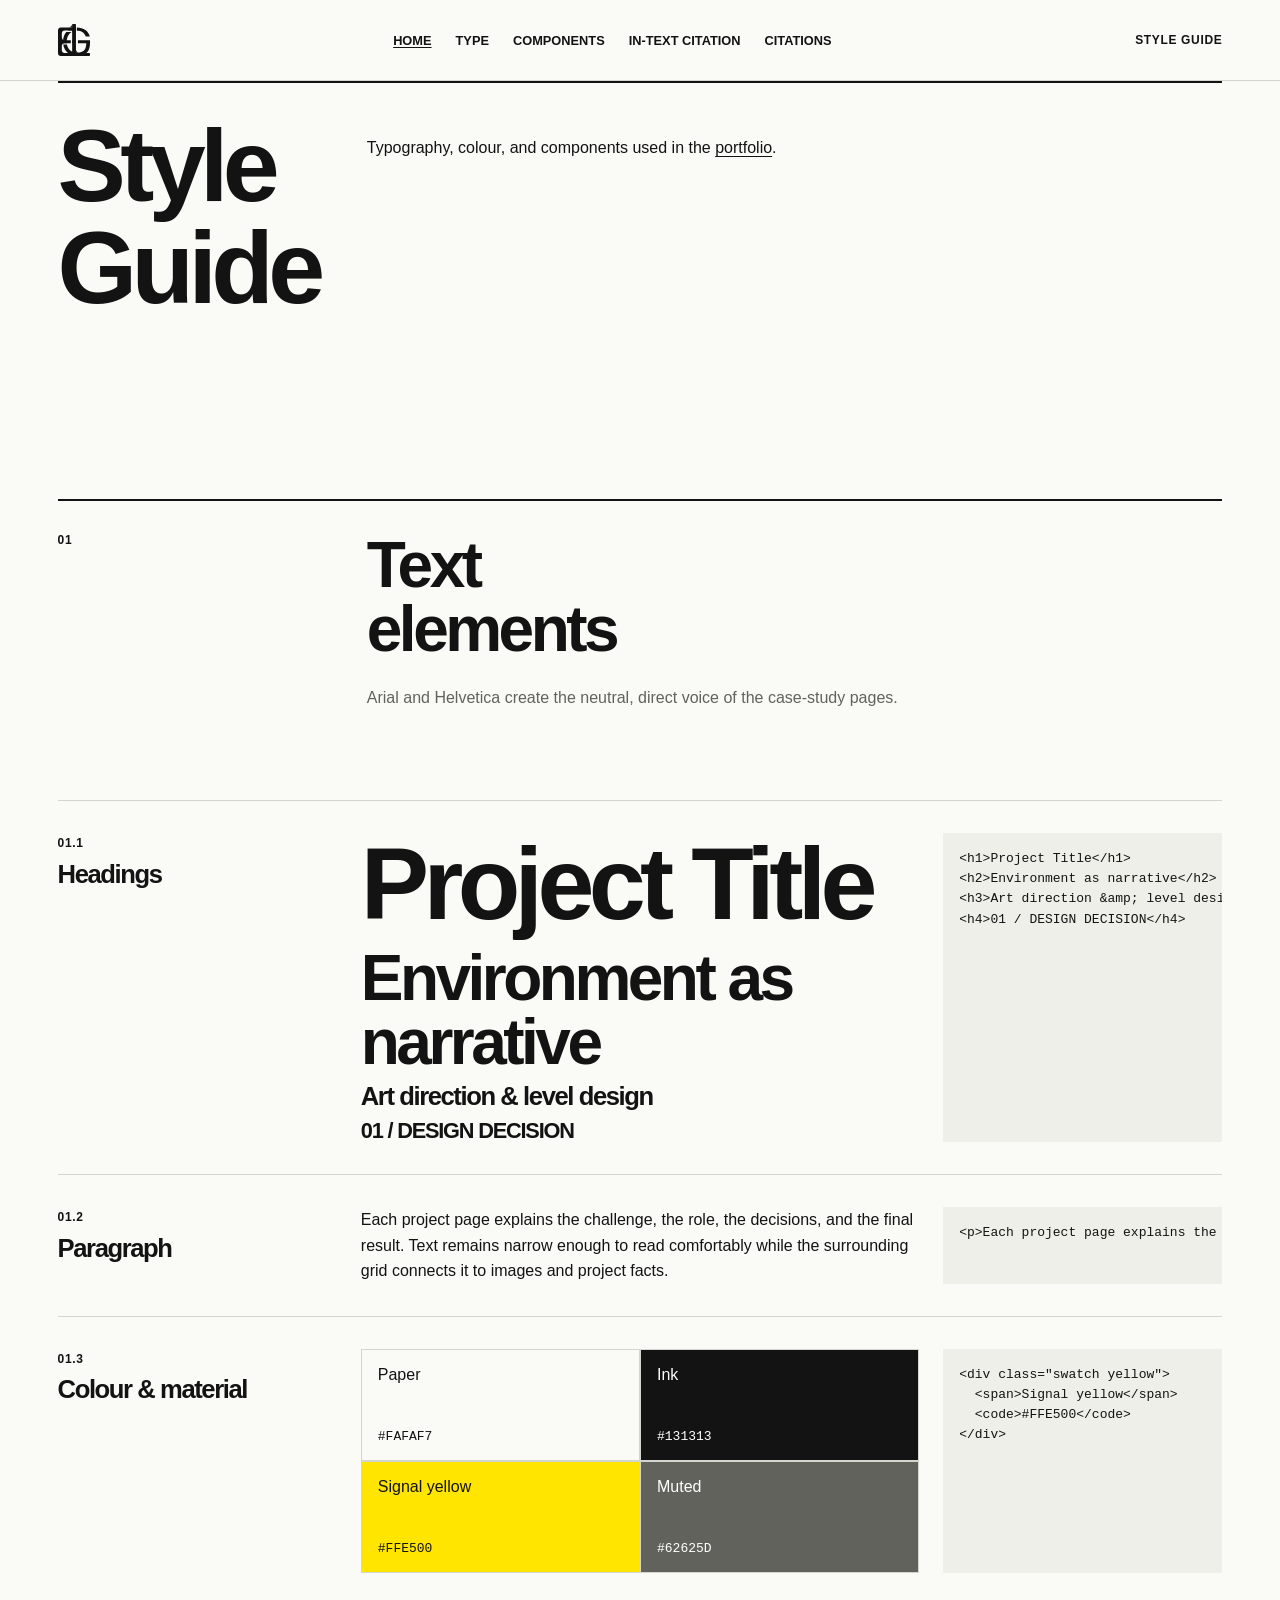
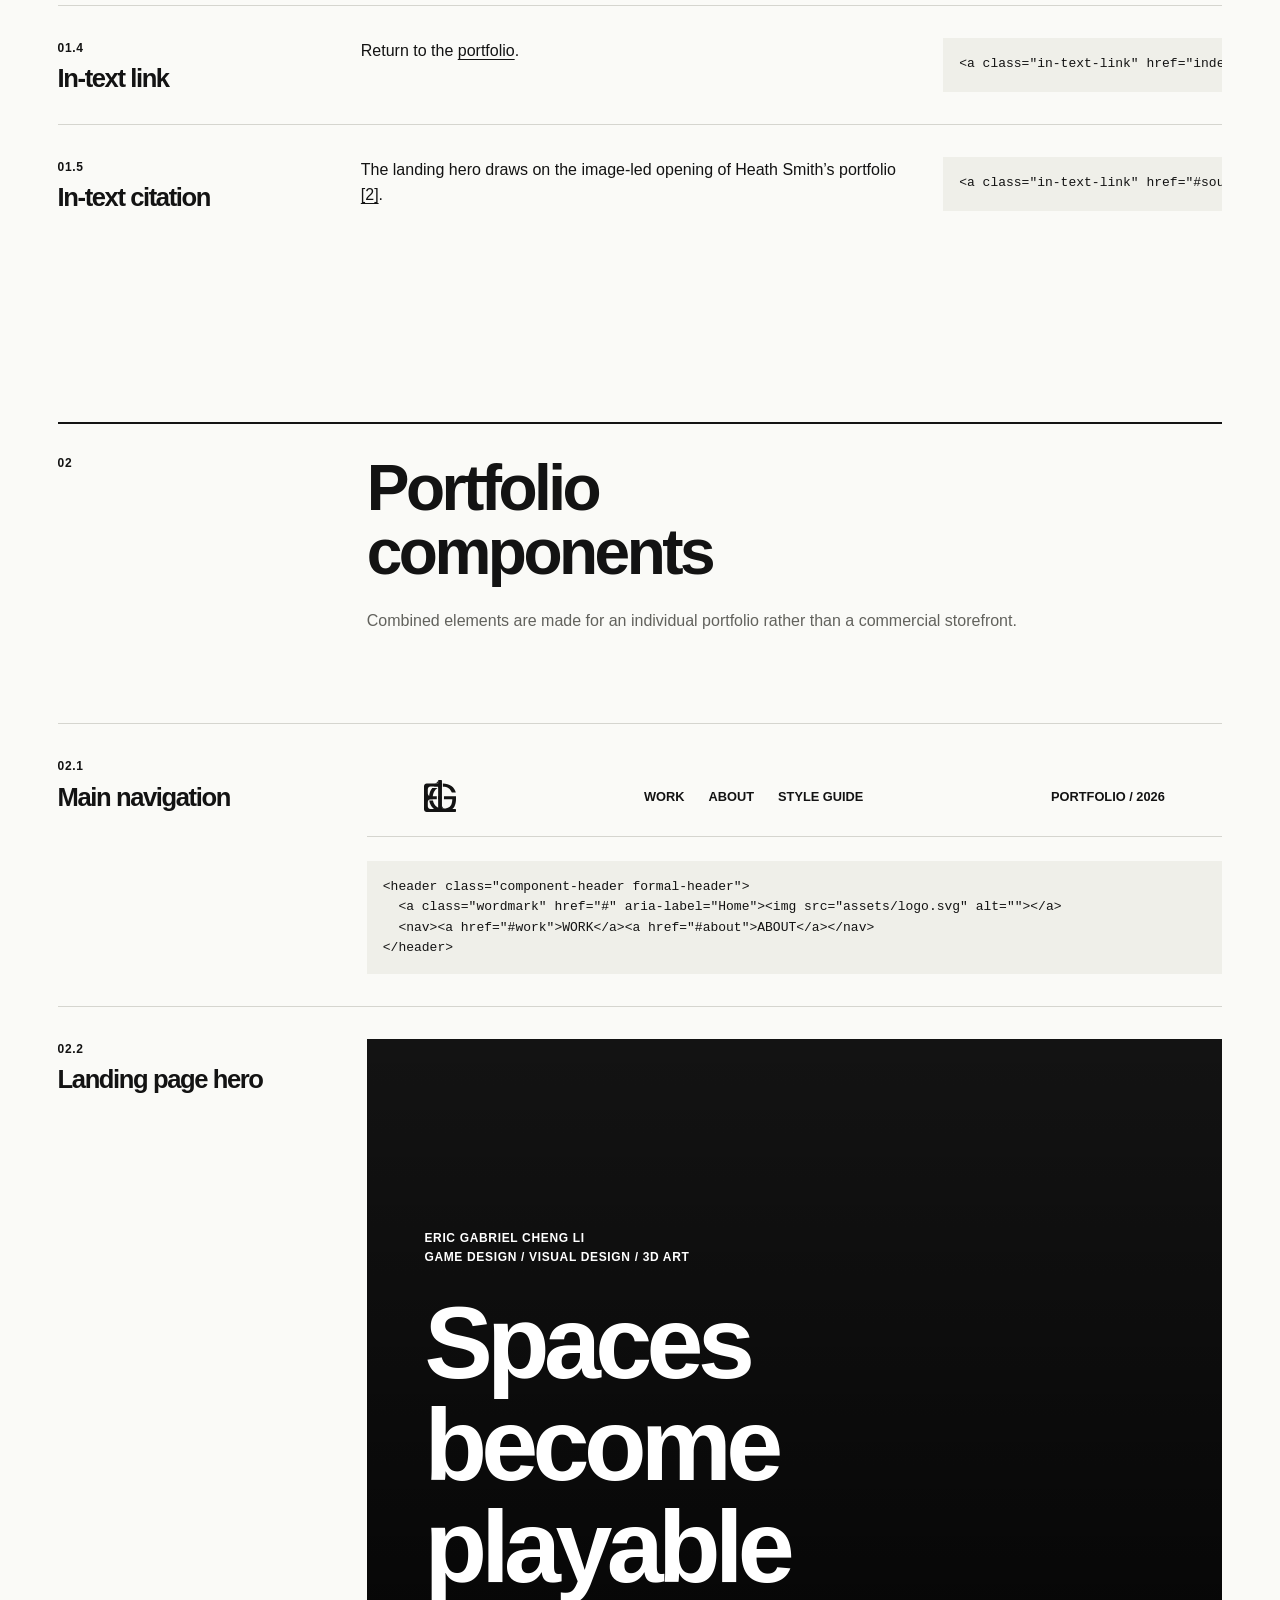
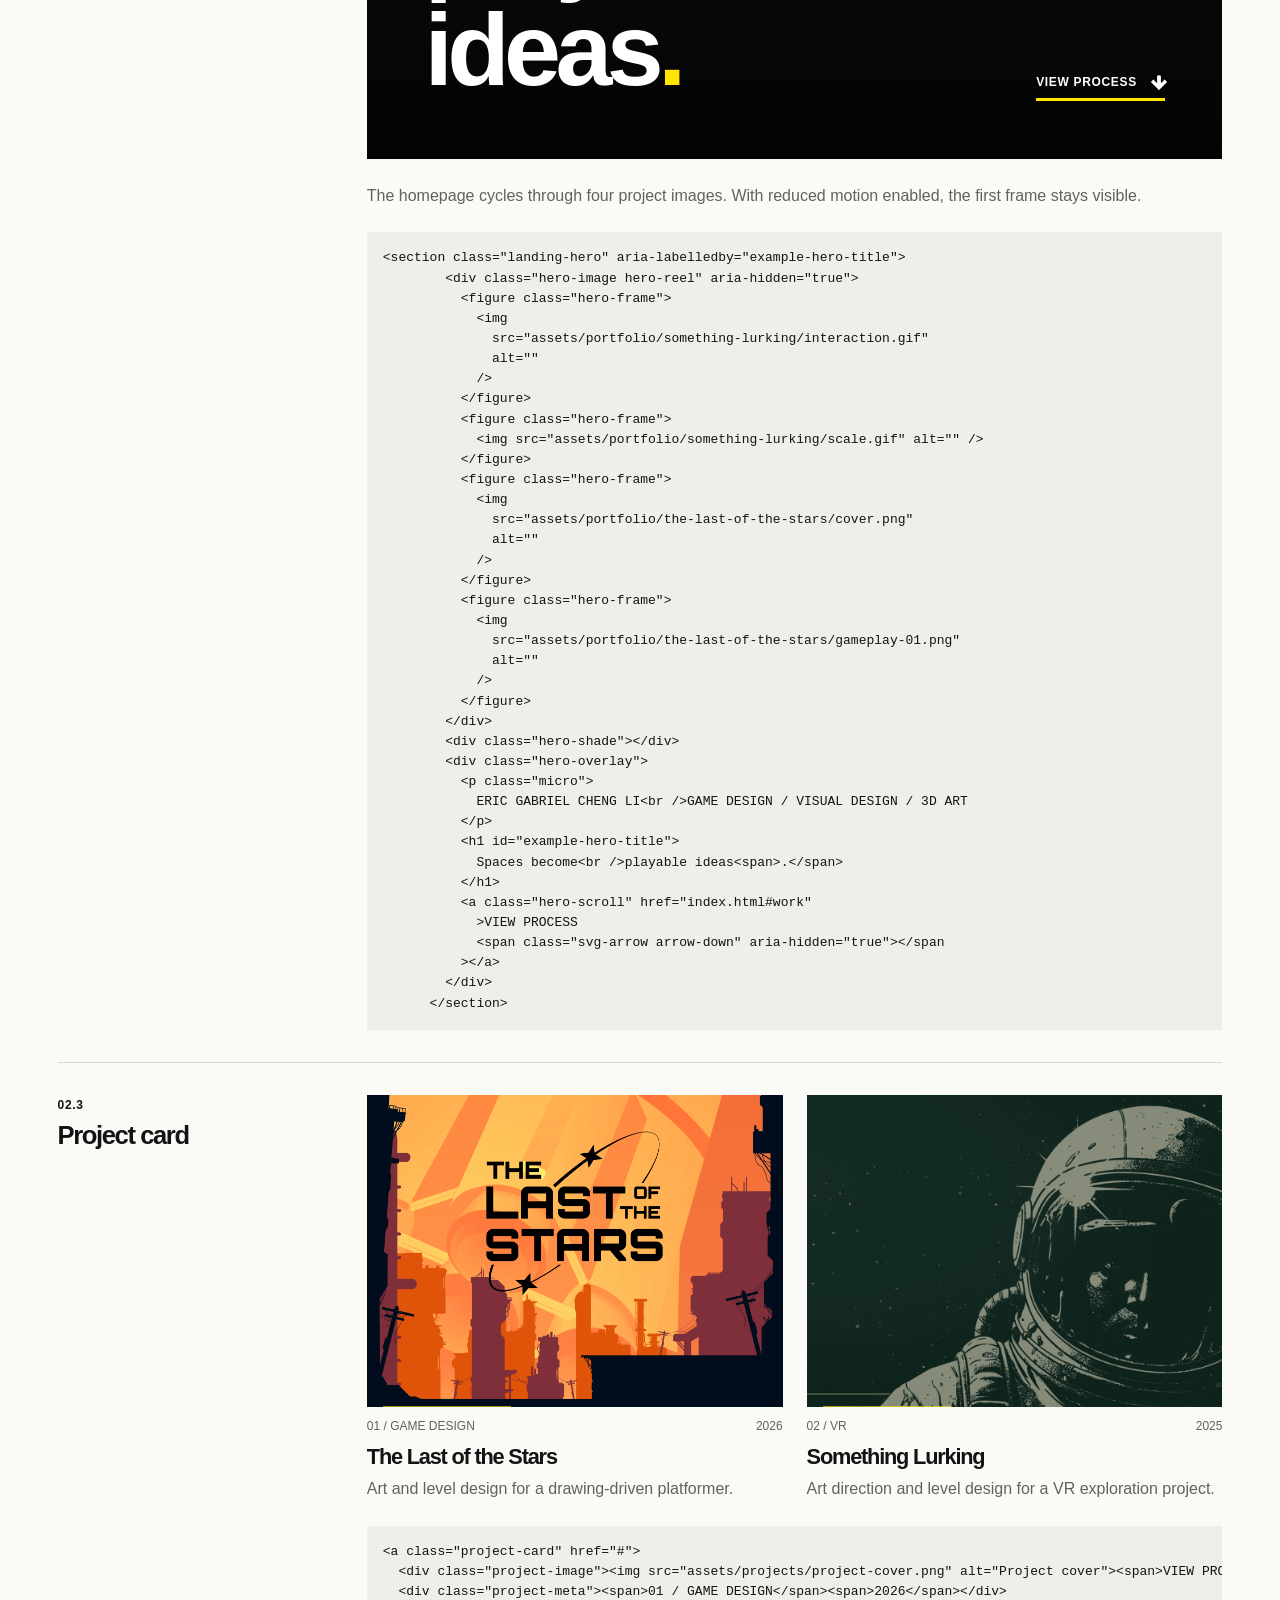
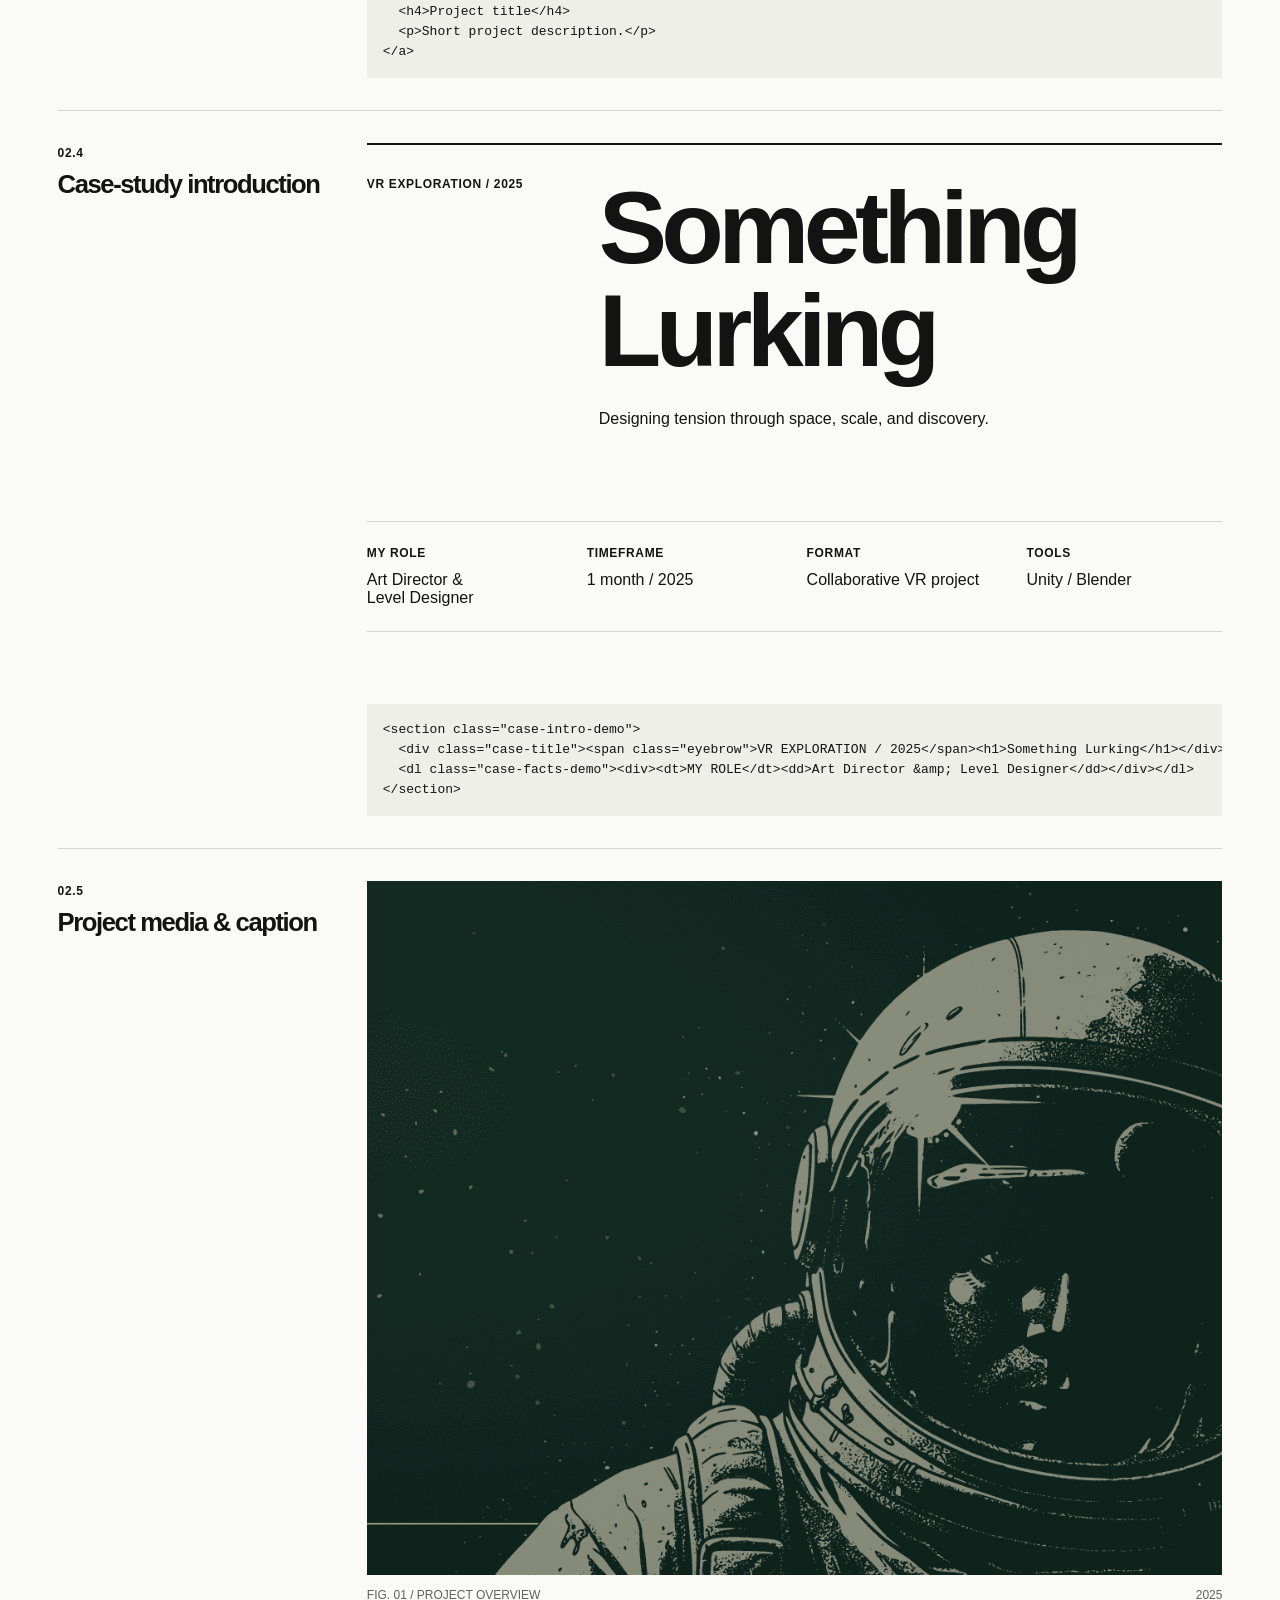
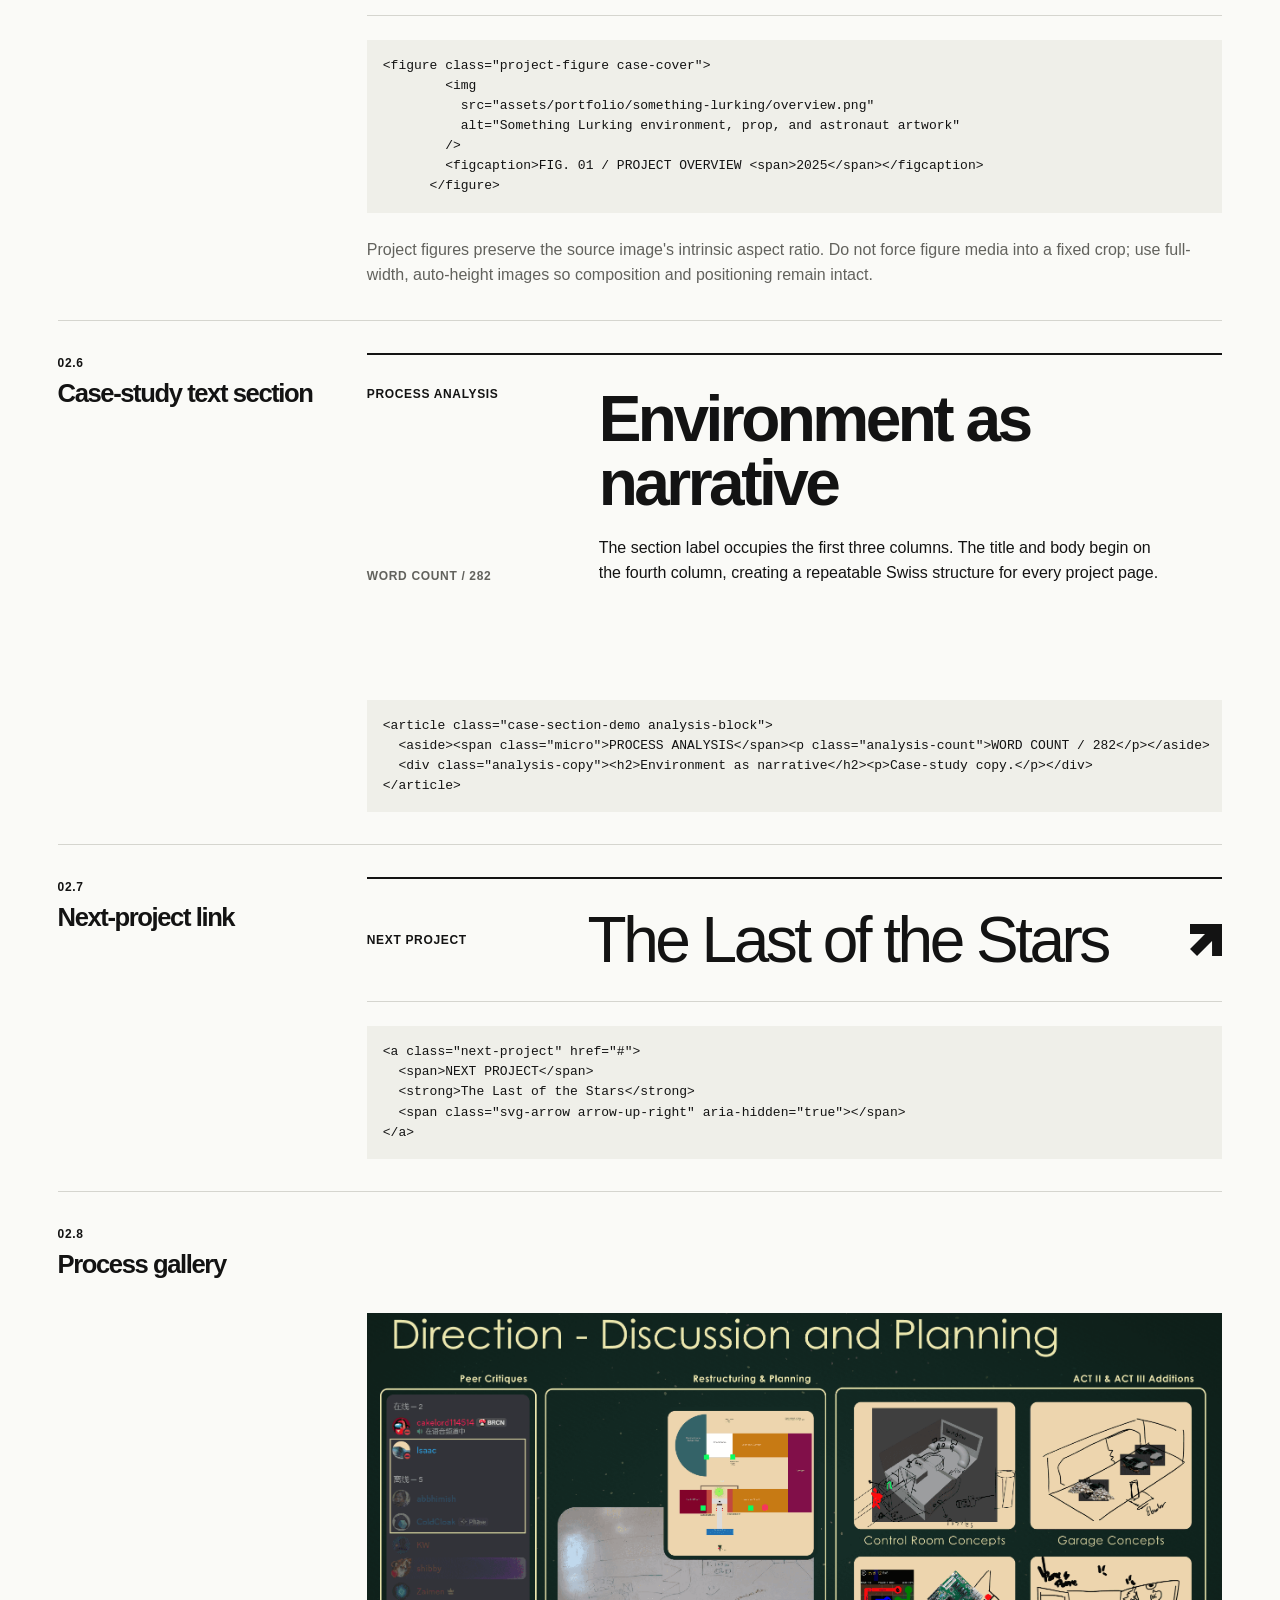
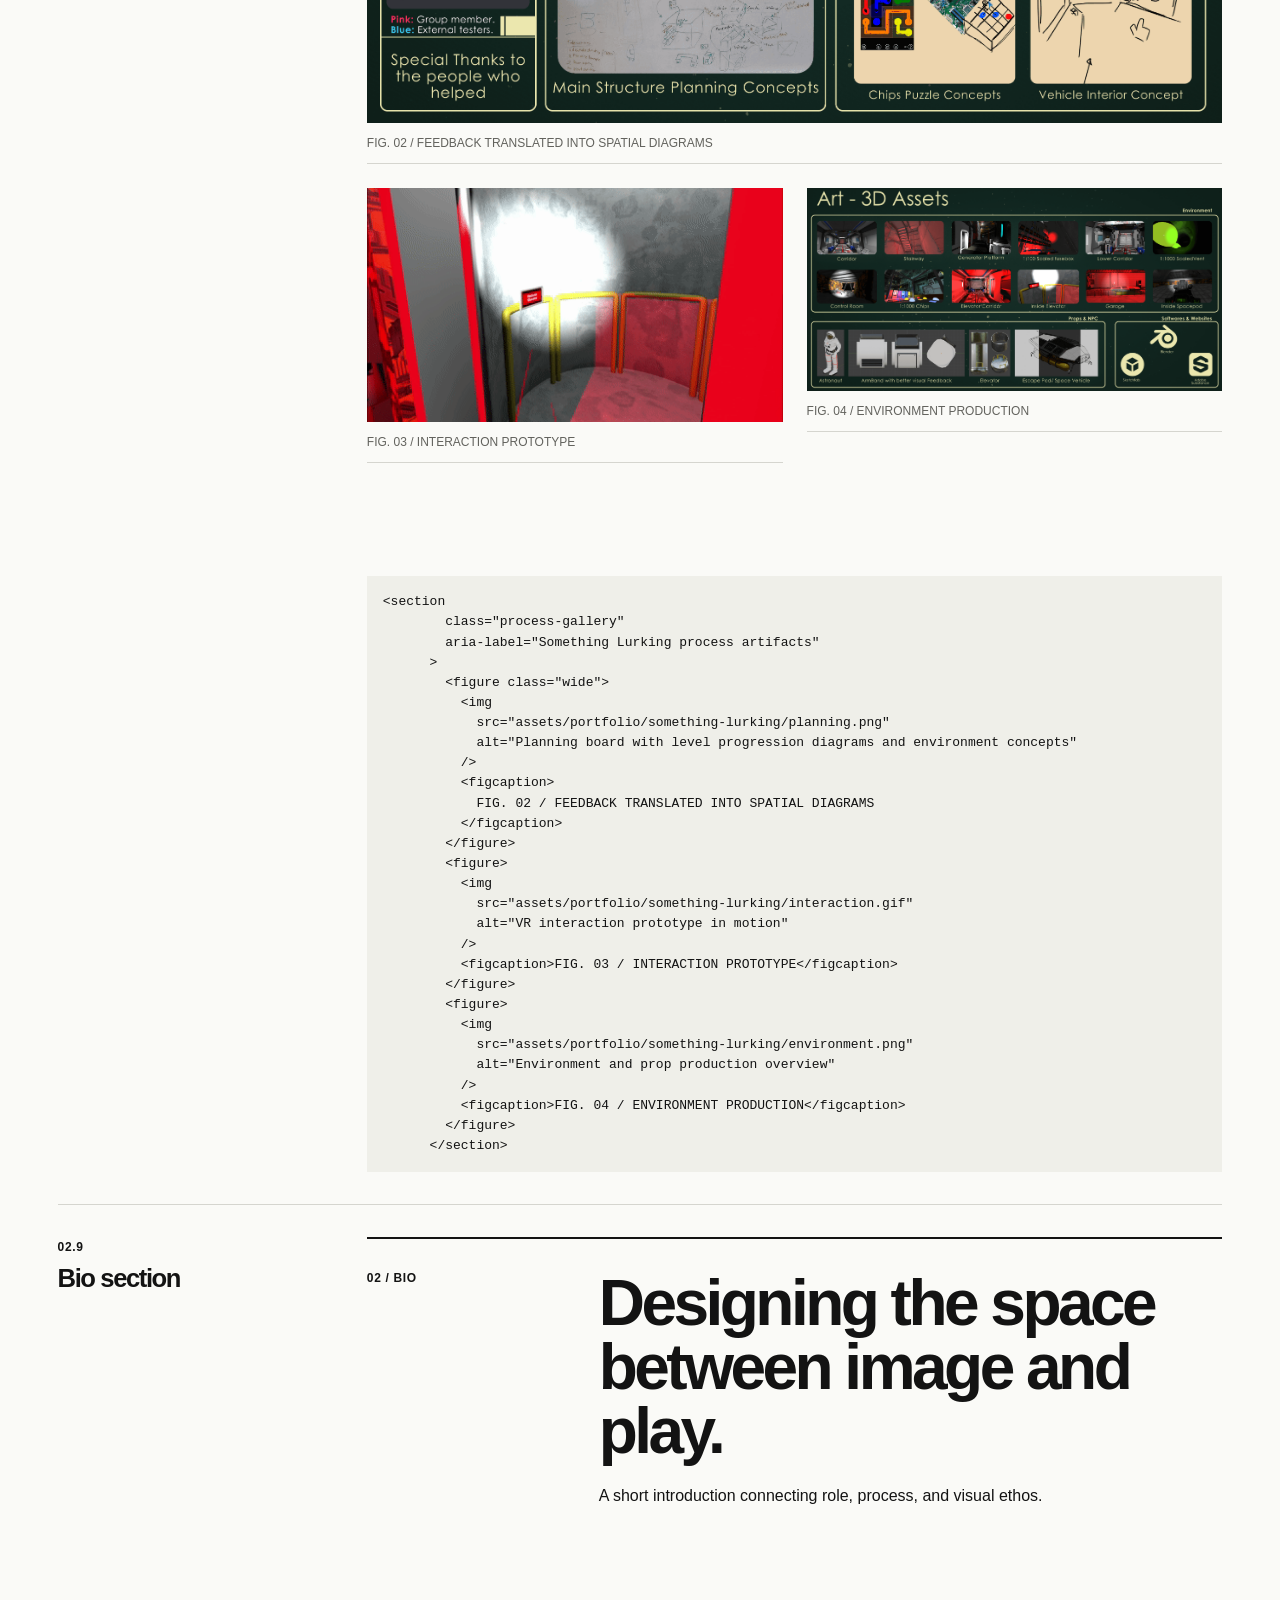
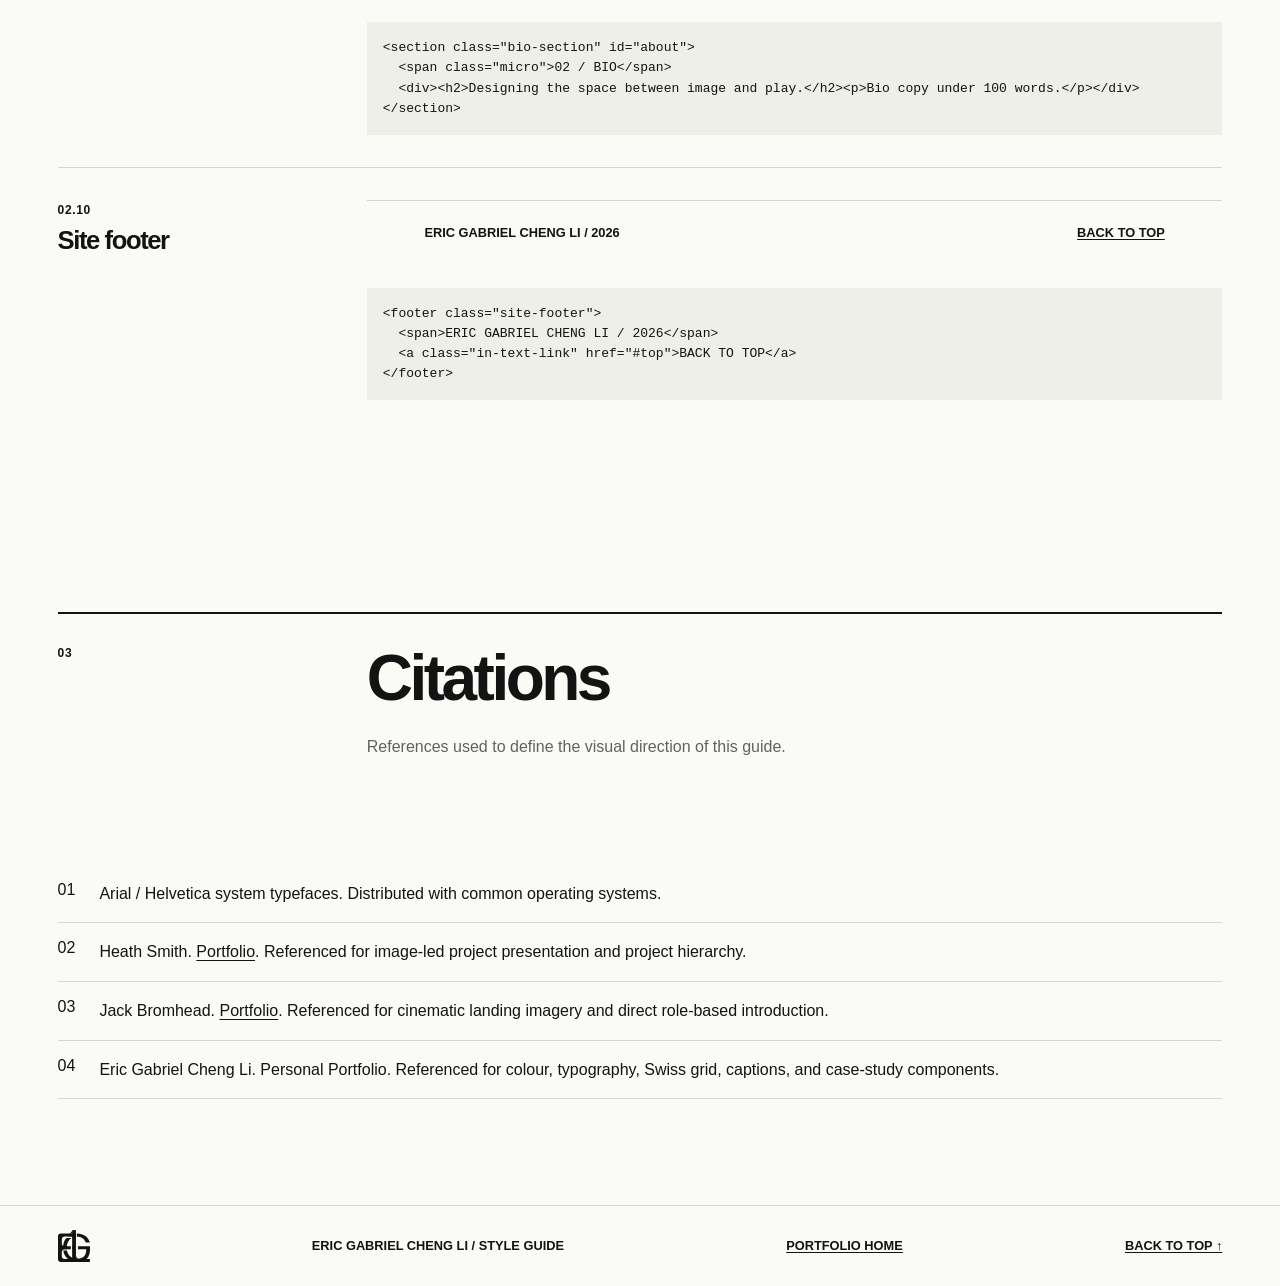
==== commit 479e1b4d: "Show linked citation and actual portfolio media in style guide" ====
--- a/style-guide.html
+++ b/style-guide.html
@@ -15,9 +15,10 @@
         ><img src="assets/logo.svg" alt=""
       /></a>
       <nav aria-label="Style guide navigation">
-        <a href="index.html">HOME</a>
+        <a class="in-text-link" href="index.html">HOME</a>
         <a href="#text-elements">TYPE</a>
         <a href="#combined-elements">COMPONENTS</a>
+        <a href="#in-text-citation">IN-TEXT CITATION</a>
         <a href="#citations">CITATIONS</a>
       </nav>
       <span class="edition">STYLE GUIDE</span>
@@ -103,6 +104,12 @@
           </div>
           <p class="element-demo">Return to the <a class="in-text-link" href="index.html">portfolio</a>.</p>
           <pre><code>&lt;a class="in-text-link" href="index.html"&gt;portfolio&lt;/a&gt;</code></pre>
+        </article>
+
+        <article class="element" id="in-text-citation">
+          <div class="element-label"><span>01.5</span><h3>In-text citation</h3></div>
+          <p class="element-demo">The landing hero draws on the image-led opening of Heath Smith’s portfolio <a class="in-text-link" href="#source-heath-smith" aria-label="Reference 2: Heath Smith">[2]</a>.</p>
+          <pre><code>&lt;a class="in-text-link" href="#source-heath-smith" aria-label="Reference 2: Heath Smith"&gt;[2]&lt;/a&gt;</code></pre>
         </article>
       </section>
 
@@ -189,9 +196,7 @@
             </section>
           </div>
           <p class="component-note">
-            The hero starts with one full-width image and a short identity
-            statement. Keep the image cinematic and readable behind large type;
-            use the yellow block only as a signal.
+            The homepage cycles through four project images. With reduced motion enabled, the first frame stays visible.
           </p>
           <pre><code>&lt;section class="landing-hero" aria-labelledby="example-hero-title"&gt;
         &lt;div class="hero-image hero-reel" aria-hidden="true"&gt;
@@ -293,6 +298,7 @@
               <h1>Something<br />Lurking</h1>
               <p>Designing tension through space, scale, and discovery.</p>
             </div>
+            <!--https://developer.mozilla.org/en-US/docs/Web/HTML/Reference/Elements/dl Dl tags for description lists.-->
             <dl class="case-facts-demo">
               <div>
                 <dt>MY ROLE</dt>
@@ -324,19 +330,21 @@
             <h3>Project media &amp; caption</h3>
           </div>
           <div class="element-demo">
-            <figure class="project-figure">
-              <div class="figure-placeholder">
-                <span>PROJECT IMAGE / VIDEO</span>
-              </div>
-              <figcaption>
-                <span>FIG. 01 / PROJECT OVERVIEW</span><span>2026</span>
-              </figcaption>
-            </figure>
-          </div>
-          <pre><code>&lt;figure class="project-figure"&gt;
-  &lt;img src="img/project-image.jpg" alt="Description of the project image"&gt;
-  &lt;figcaption&gt;&lt;span&gt;FIG. 01 / PROJECT OVERVIEW&lt;/span&gt;&lt;span&gt;2026&lt;/span&gt;&lt;/figcaption&gt;
-&lt;/figure&gt;</code></pre>
+            <figure class="project-figure case-cover">
+        <img
+          src="assets/portfolio/something-lurking/overview.png"
+          alt="Something Lurking environment, prop, and astronaut artwork"
+        />
+        <figcaption>FIG. 01 / PROJECT OVERVIEW <span>2025</span></figcaption>
+      </figure>
+          </div>
+          <pre><code>&lt;figure class="project-figure case-cover"&gt;
+        &lt;img
+          src="assets/portfolio/something-lurking/overview.png"
+          alt="Something Lurking environment, prop, and astronaut artwork"
+        /&gt;
+        &lt;figcaption&gt;FIG. 01 / PROJECT OVERVIEW &lt;span&gt;2025&lt;/span&gt;&lt;/figcaption&gt;
+      &lt;/figure&gt;</code></pre>
           <p class="component-note">
             Project figures preserve the source image's intrinsic aspect ratio.
             Do not force figure media into a fixed crop; use full-width,
@@ -392,27 +400,64 @@
             <span>02.8</span>
             <h3>Process gallery</h3>
           </div>
-          <div class="element-demo process-gallery">
-            <figure class="wide">
-              <div class="figure-placeholder">
-                <span>WIDE PROCESS ARTIFACT</span>
-              </div>
-              <figcaption>FIG. 02 / PROCESS OVERVIEW</figcaption>
-            </figure>
-            <figure>
-              <div class="figure-placeholder"><span>ITERATION A</span></div>
-              <figcaption>FIG. 03 / EARLY ITERATION</figcaption>
-            </figure>
-            <figure>
-              <div class="figure-placeholder"><span>ITERATION B</span></div>
-              <figcaption>FIG. 04 / REFINED ITERATION</figcaption>
-            </figure>
-          </div>
-          <pre><code>&lt;section class="process-gallery" aria-label="Project process artifacts"&gt;
-  &lt;figure class="wide"&gt;&lt;img src="img/process-overview.jpg" alt="Process overview"&gt;&lt;figcaption&gt;FIG. 02 / PROCESS OVERVIEW&lt;/figcaption&gt;&lt;/figure&gt;
-  &lt;figure&gt;&lt;img src="img/iteration-a.jpg" alt="Early iteration"&gt;&lt;figcaption&gt;FIG. 03 / EARLY ITERATION&lt;/figcaption&gt;&lt;/figure&gt;
-  &lt;figure&gt;&lt;img src="img/iteration-b.jpg" alt="Refined iteration"&gt;&lt;figcaption&gt;FIG. 04 / REFINED ITERATION&lt;/figcaption&gt;&lt;/figure&gt;
-&lt;/section&gt;</code></pre>
+          <div class="element-demo">
+<section
+        class="process-gallery"
+        aria-label="Something Lurking process artifacts"
+      >
+        <figure class="wide">
+          <img
+            src="assets/portfolio/something-lurking/planning.png"
+            alt="Planning board with level progression diagrams and environment concepts"
+          />
+          <figcaption>
+            FIG. 02 / FEEDBACK TRANSLATED INTO SPATIAL DIAGRAMS
+          </figcaption>
+        </figure>
+        <figure>
+          <img
+            src="assets/portfolio/something-lurking/interaction.gif"
+            alt="VR interaction prototype in motion"
+          />
+          <figcaption>FIG. 03 / INTERACTION PROTOTYPE</figcaption>
+        </figure>
+        <figure>
+          <img
+            src="assets/portfolio/something-lurking/environment.png"
+            alt="Environment and prop production overview"
+          />
+          <figcaption>FIG. 04 / ENVIRONMENT PRODUCTION</figcaption>
+        </figure>
+      </section>
+          </div>
+          <pre><code>&lt;section
+        class="process-gallery"
+        aria-label="Something Lurking process artifacts"
+      &gt;
+        &lt;figure class="wide"&gt;
+          &lt;img
+            src="assets/portfolio/something-lurking/planning.png"
+            alt="Planning board with level progression diagrams and environment concepts"
+          /&gt;
+          &lt;figcaption&gt;
+            FIG. 02 / FEEDBACK TRANSLATED INTO SPATIAL DIAGRAMS
+          &lt;/figcaption&gt;
+        &lt;/figure&gt;
+        &lt;figure&gt;
+          &lt;img
+            src="assets/portfolio/something-lurking/interaction.gif"
+            alt="VR interaction prototype in motion"
+          /&gt;
+          &lt;figcaption&gt;FIG. 03 / INTERACTION PROTOTYPE&lt;/figcaption&gt;
+        &lt;/figure&gt;
+        &lt;figure&gt;
+          &lt;img
+            src="assets/portfolio/something-lurking/environment.png"
+            alt="Environment and prop production overview"
+          /&gt;
+          &lt;figcaption&gt;FIG. 04 / ENVIRONMENT PRODUCTION&lt;/figcaption&gt;
+        &lt;/figure&gt;
+      &lt;/section&gt;</code></pre>
         </article>
 
         <article class="element element-wide">
@@ -467,7 +512,7 @@
               operating systems.
             </p>
           </li>
-          <li>
+          <li id="source-heath-smith">
             <span>02</span>
             <p>
               Heath Smith.
--- a/css/site.css
+++ b/css/site.css
@@ -7,7 +7,7 @@
   --yellow: #ffe500;
   --gutter: 4.5vw;
   --gap: 1.5rem;
-  /* W3Schools clamp() reference: https://www.w3schools.com/cssref/func_clamp.php */
+  /* W3Schools reference: https://www.w3schools.com/cssref/func_clamp.php, use clamp helps me reduce the stress of creating multiple @media */
   --section-space: clamp(3rem, 7vw, 7rem);
 }
 
@@ -15,32 +15,34 @@
   box-sizing: border-box;
 }
 
-html {
-  scroll-behavior: smooth;
-}
 body {
   margin: 0;
   background: var(--paper);
   color: var(--ink);
   font-family: Arial, Helvetica, sans-serif;
 }
+
 img {
   display: block;
   width: 100%;
   height: auto;
 }
+
 a {
   color: inherit;
   text-decoration: none;
 }
+
 a:focus-visible {
   outline: 3px solid #766a00;
   outline-offset: 4px;
 }
+
 ::selection {
   background: var(--yellow);
   color: var(--ink);
 }
+
 figure,
 dl,
 dd,
@@ -143,7 +145,7 @@
 .site-footer {
   border-top: 1px solid var(--line);
 }
-.formal-header nav a:hover {
+.formal-header nav a:not(.in-text-link):hover {
   text-decoration: underline;
   text-underline-offset: 0.3em;
 }
@@ -415,13 +417,6 @@
   background: var(--muted);
   color: white;
 }
-.figure-placeholder {
-  display: grid;
-  place-items: center;
-  aspect-ratio: 16 / 9;
-  background: #333;
-  color: white;
-}
 .citation-list {
   padding: 0;
   list-style: none;
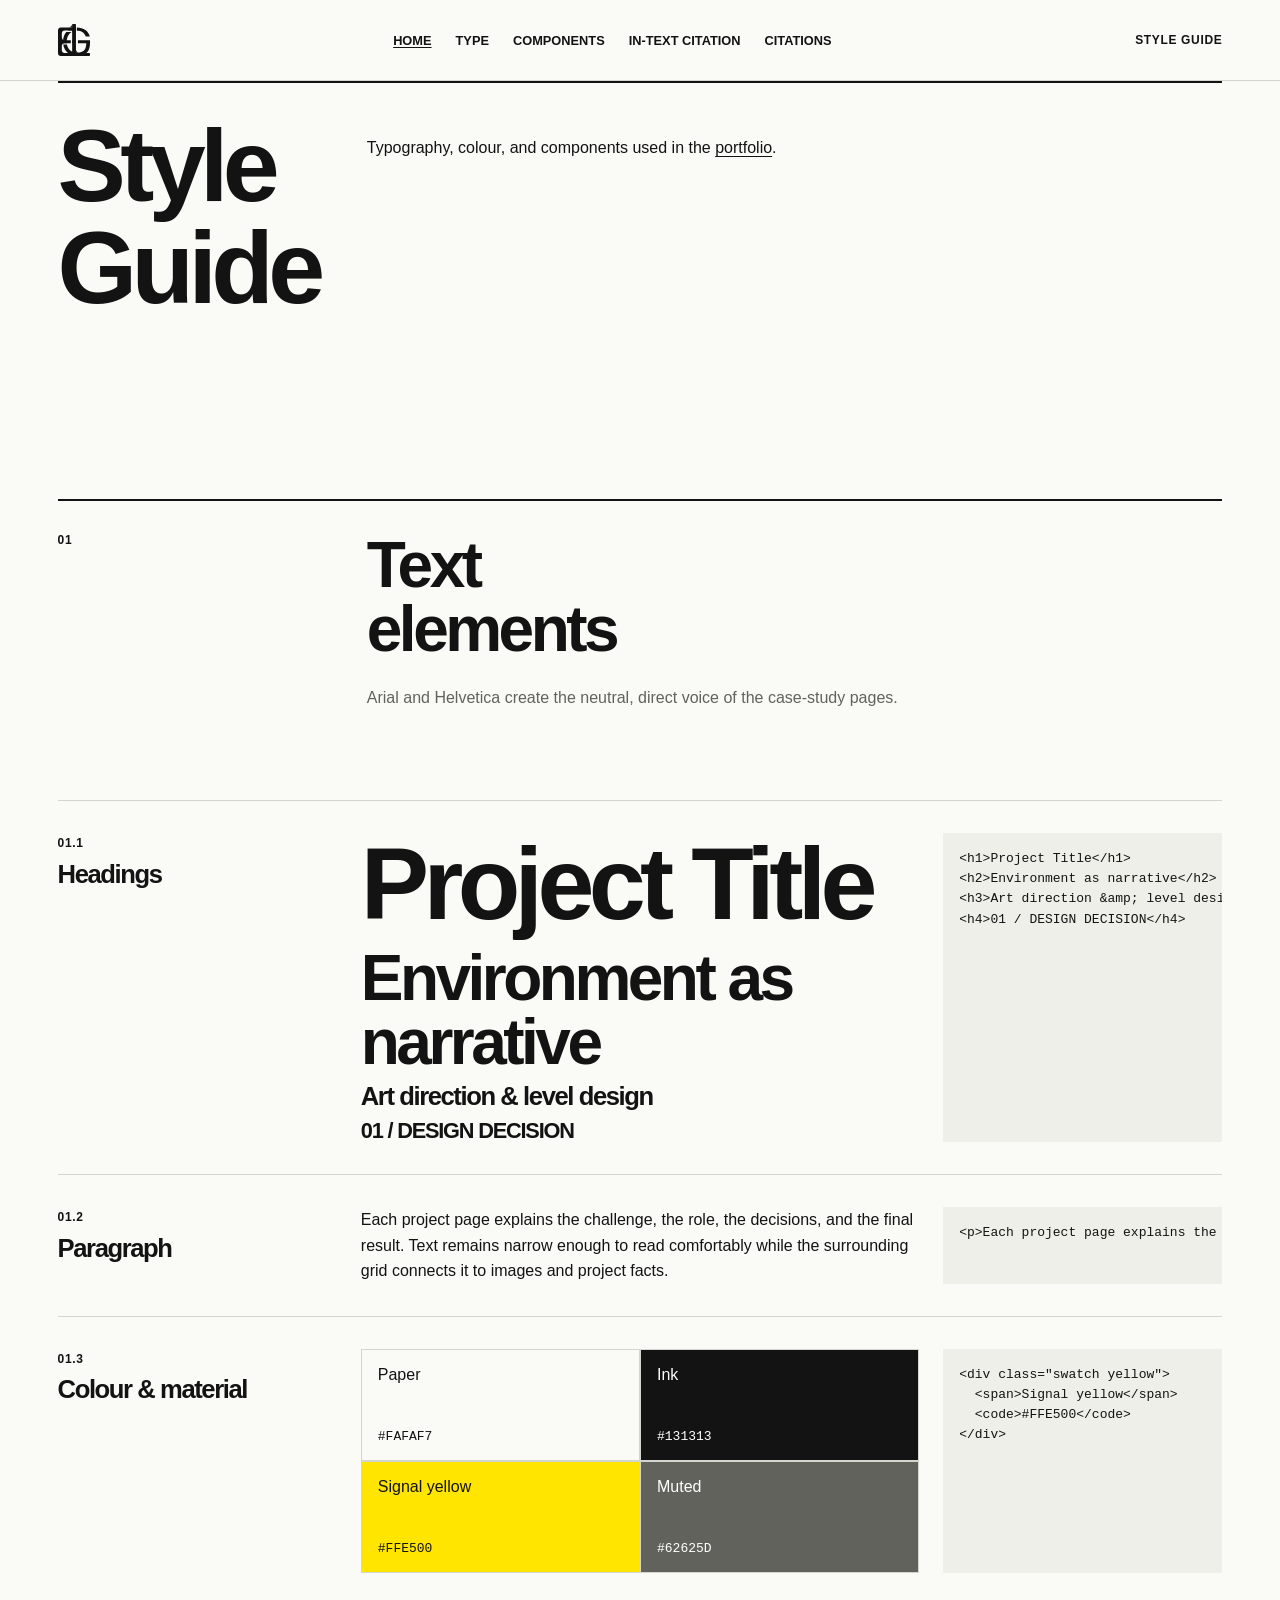
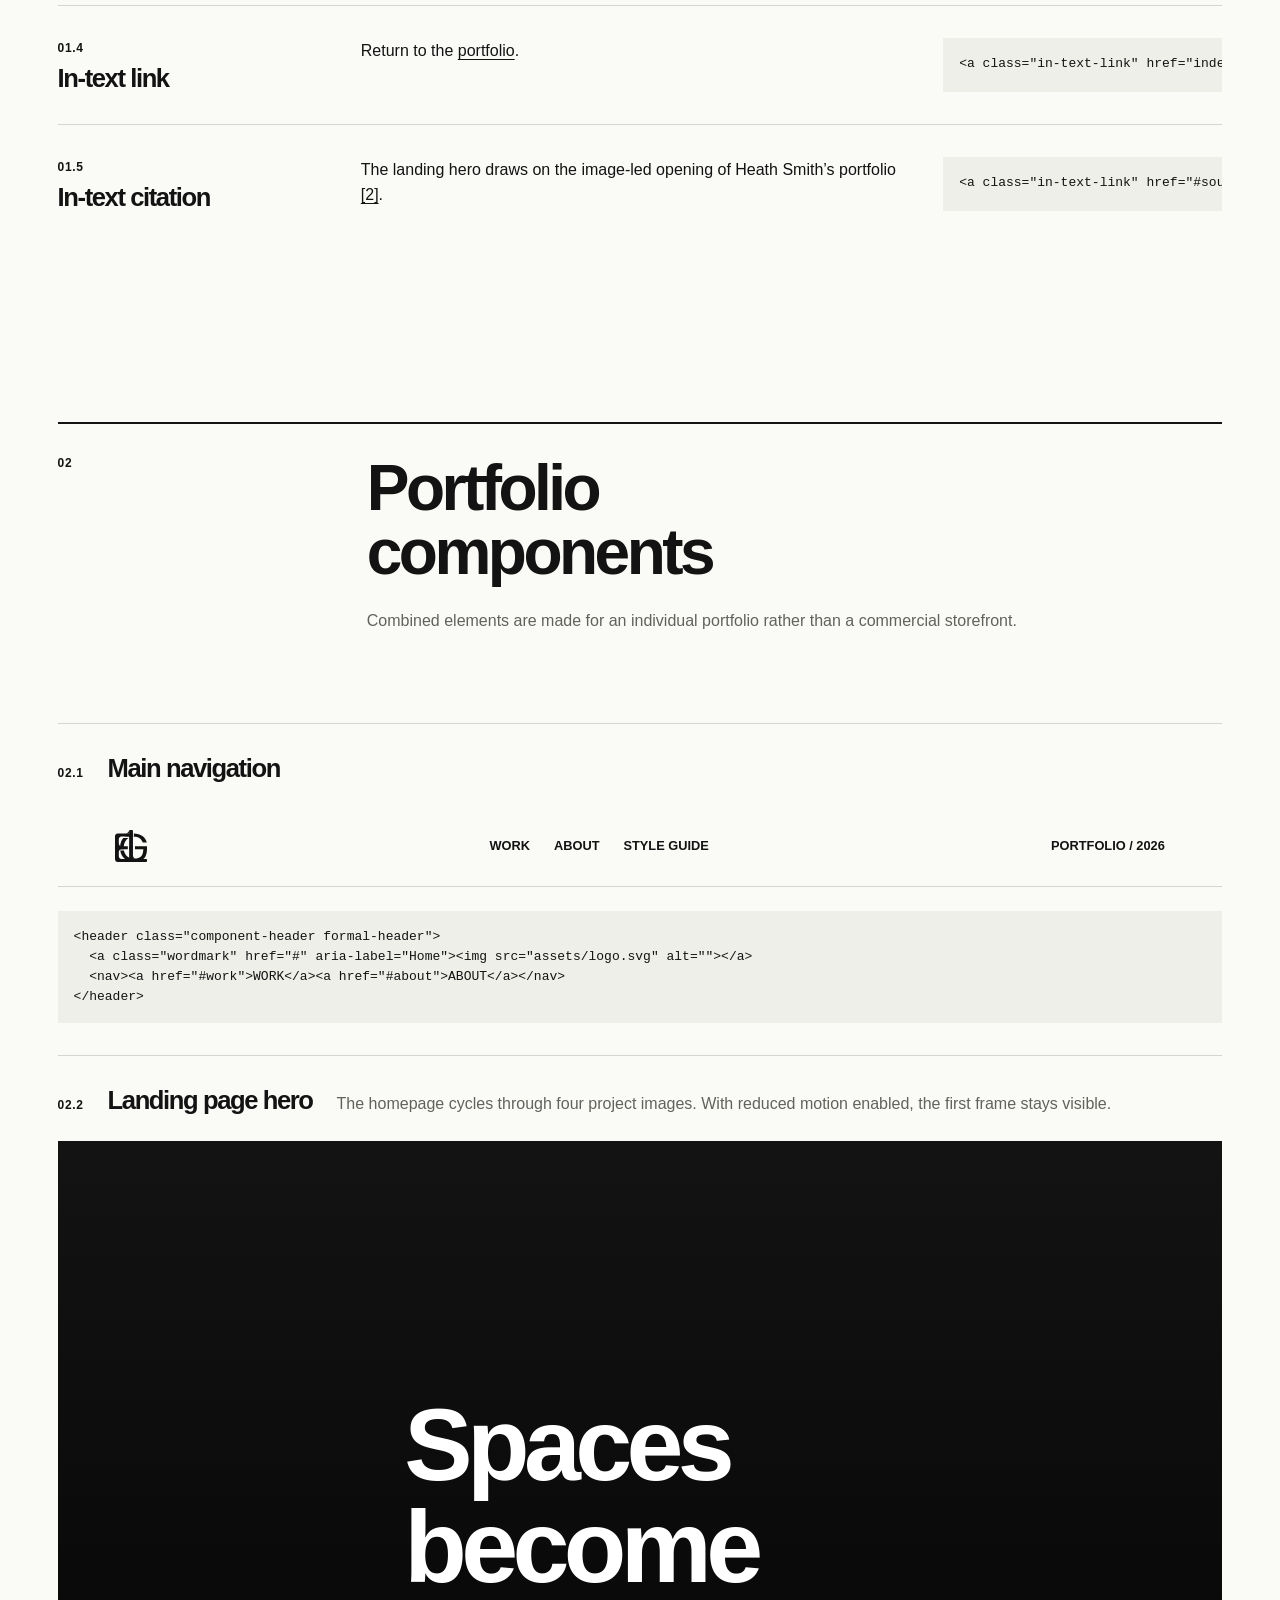
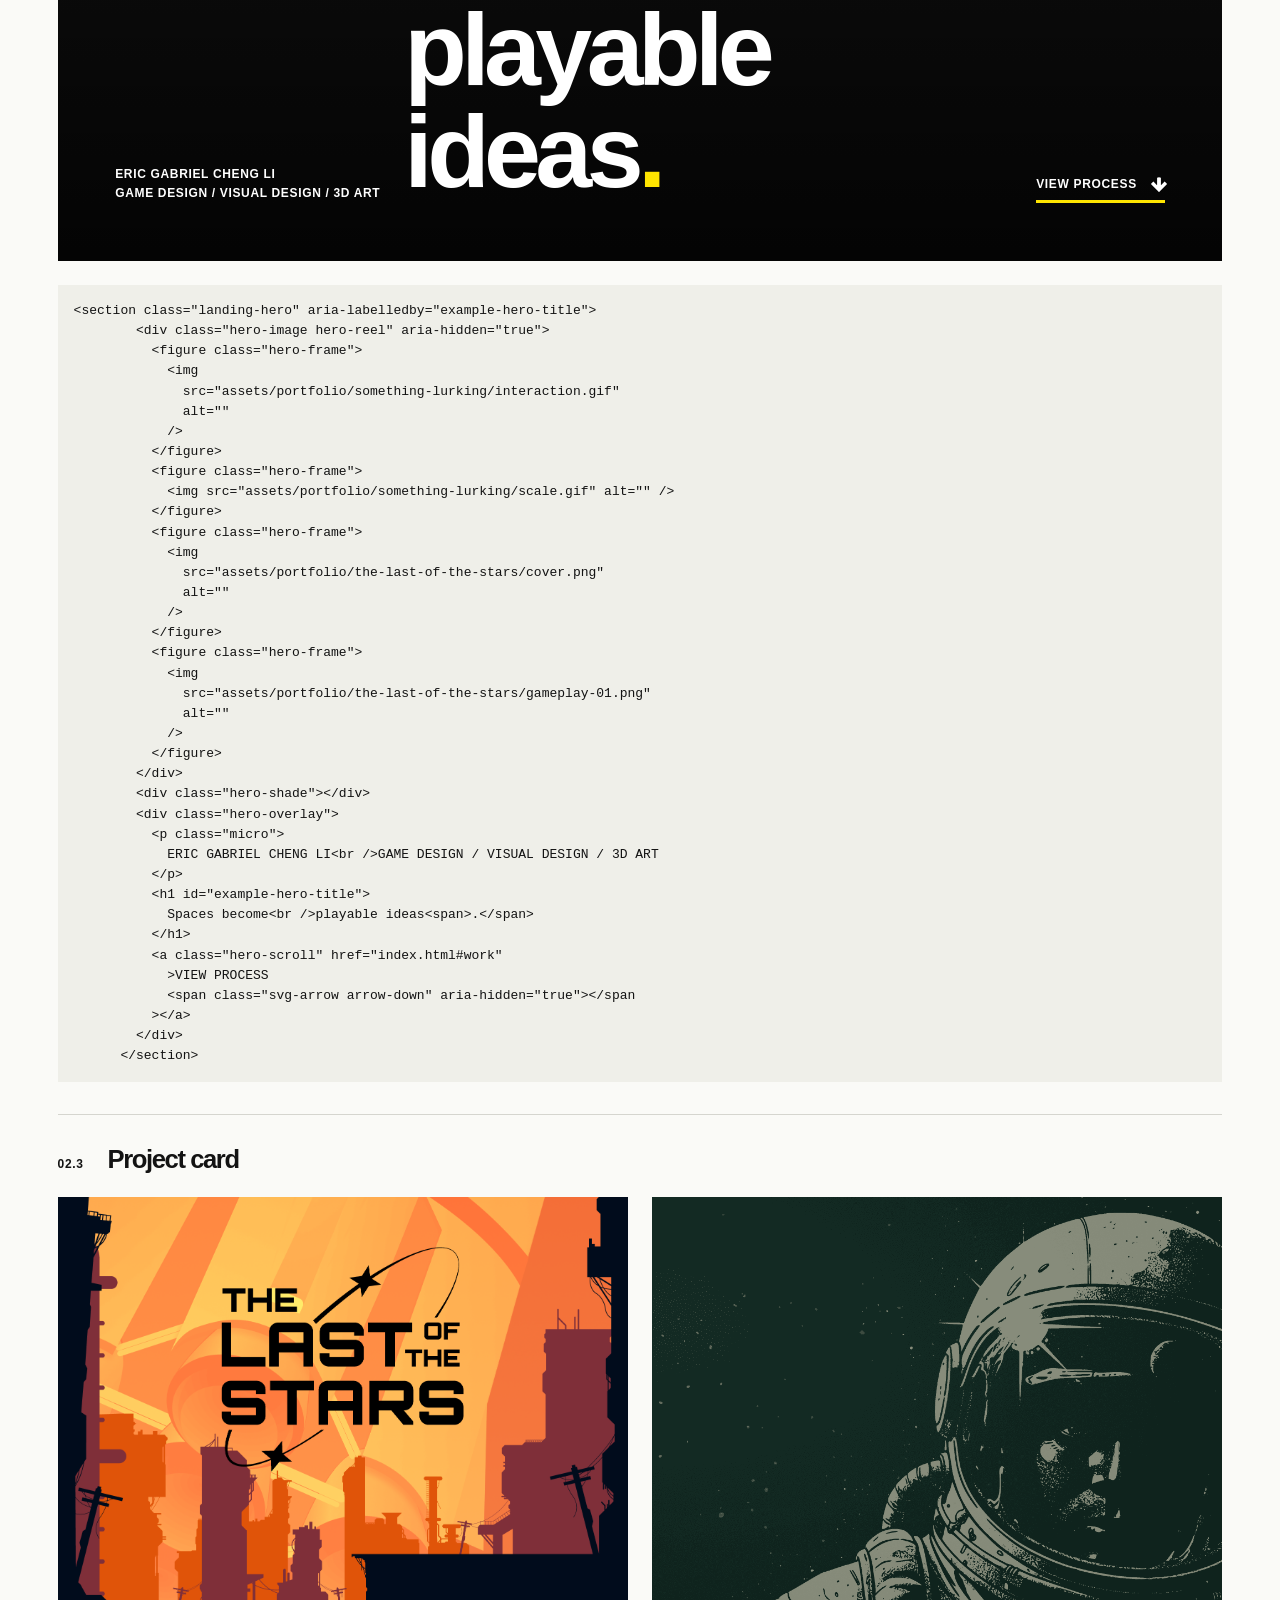
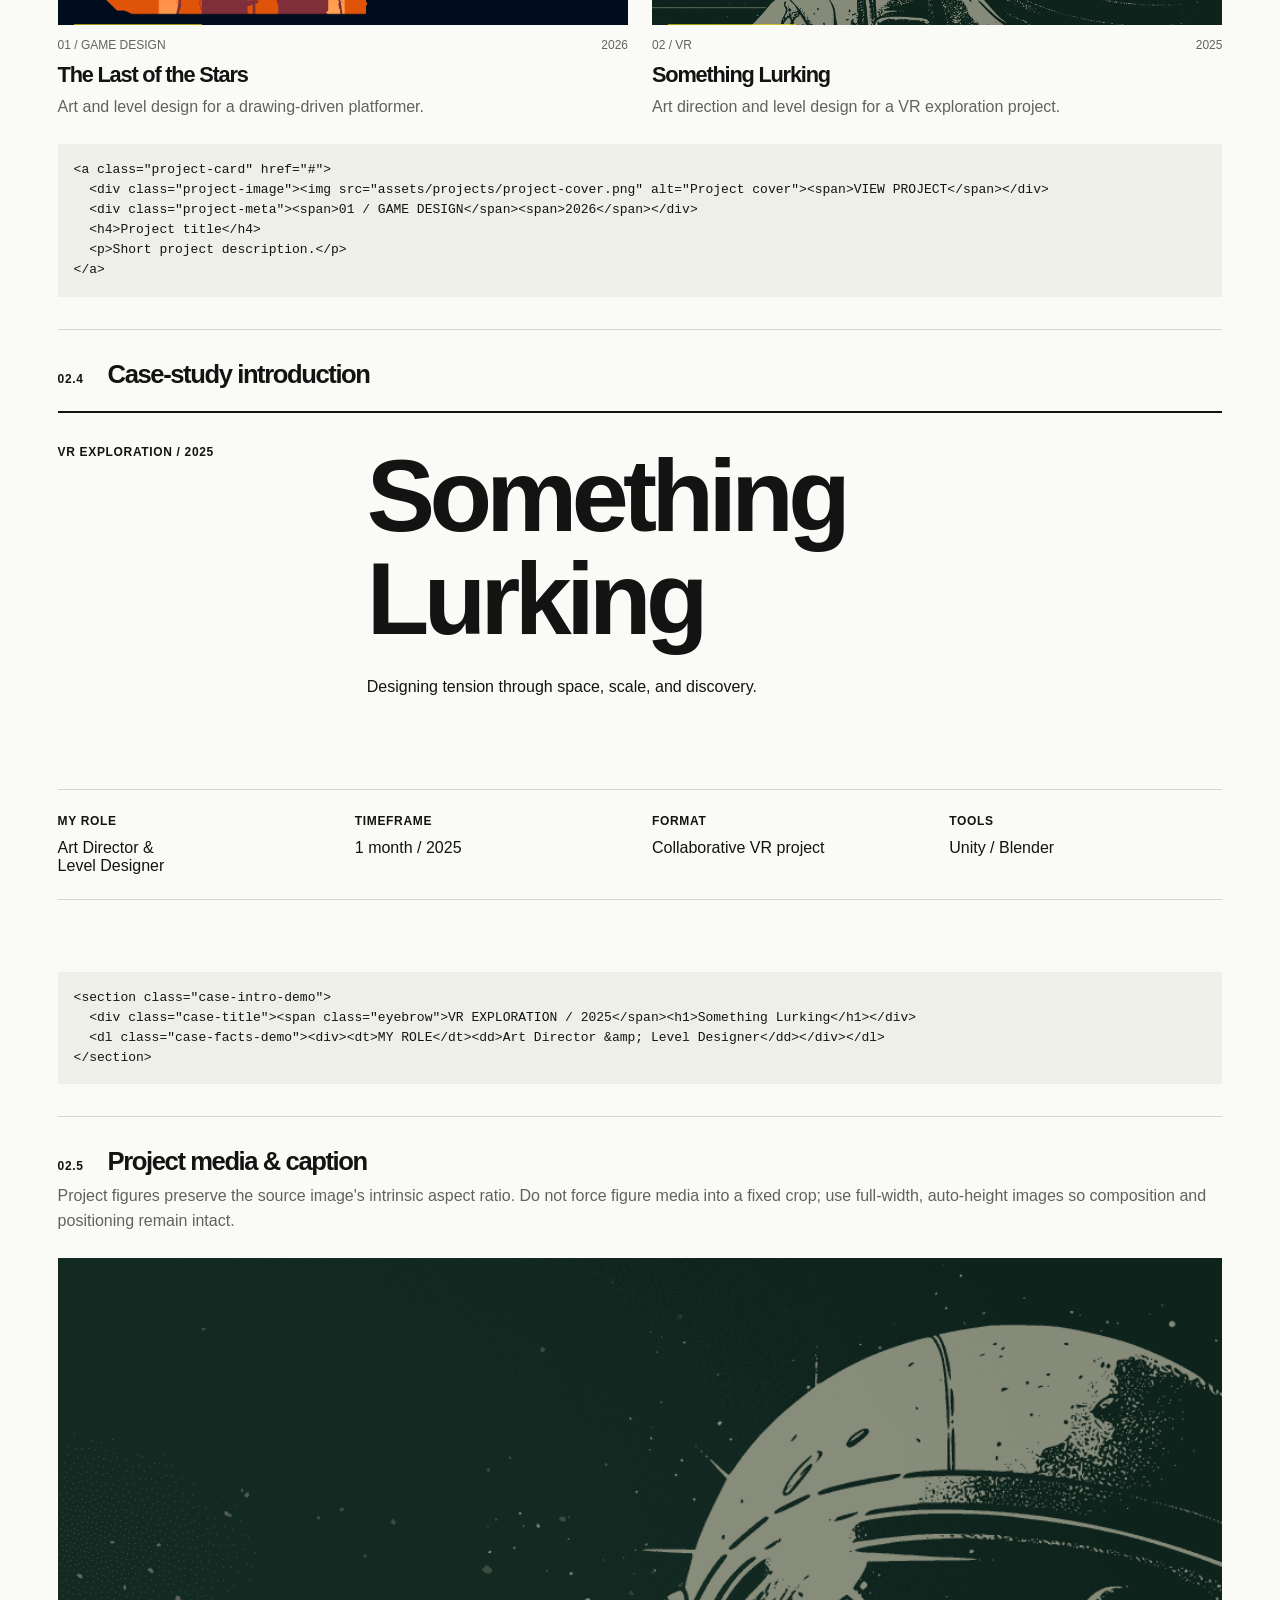
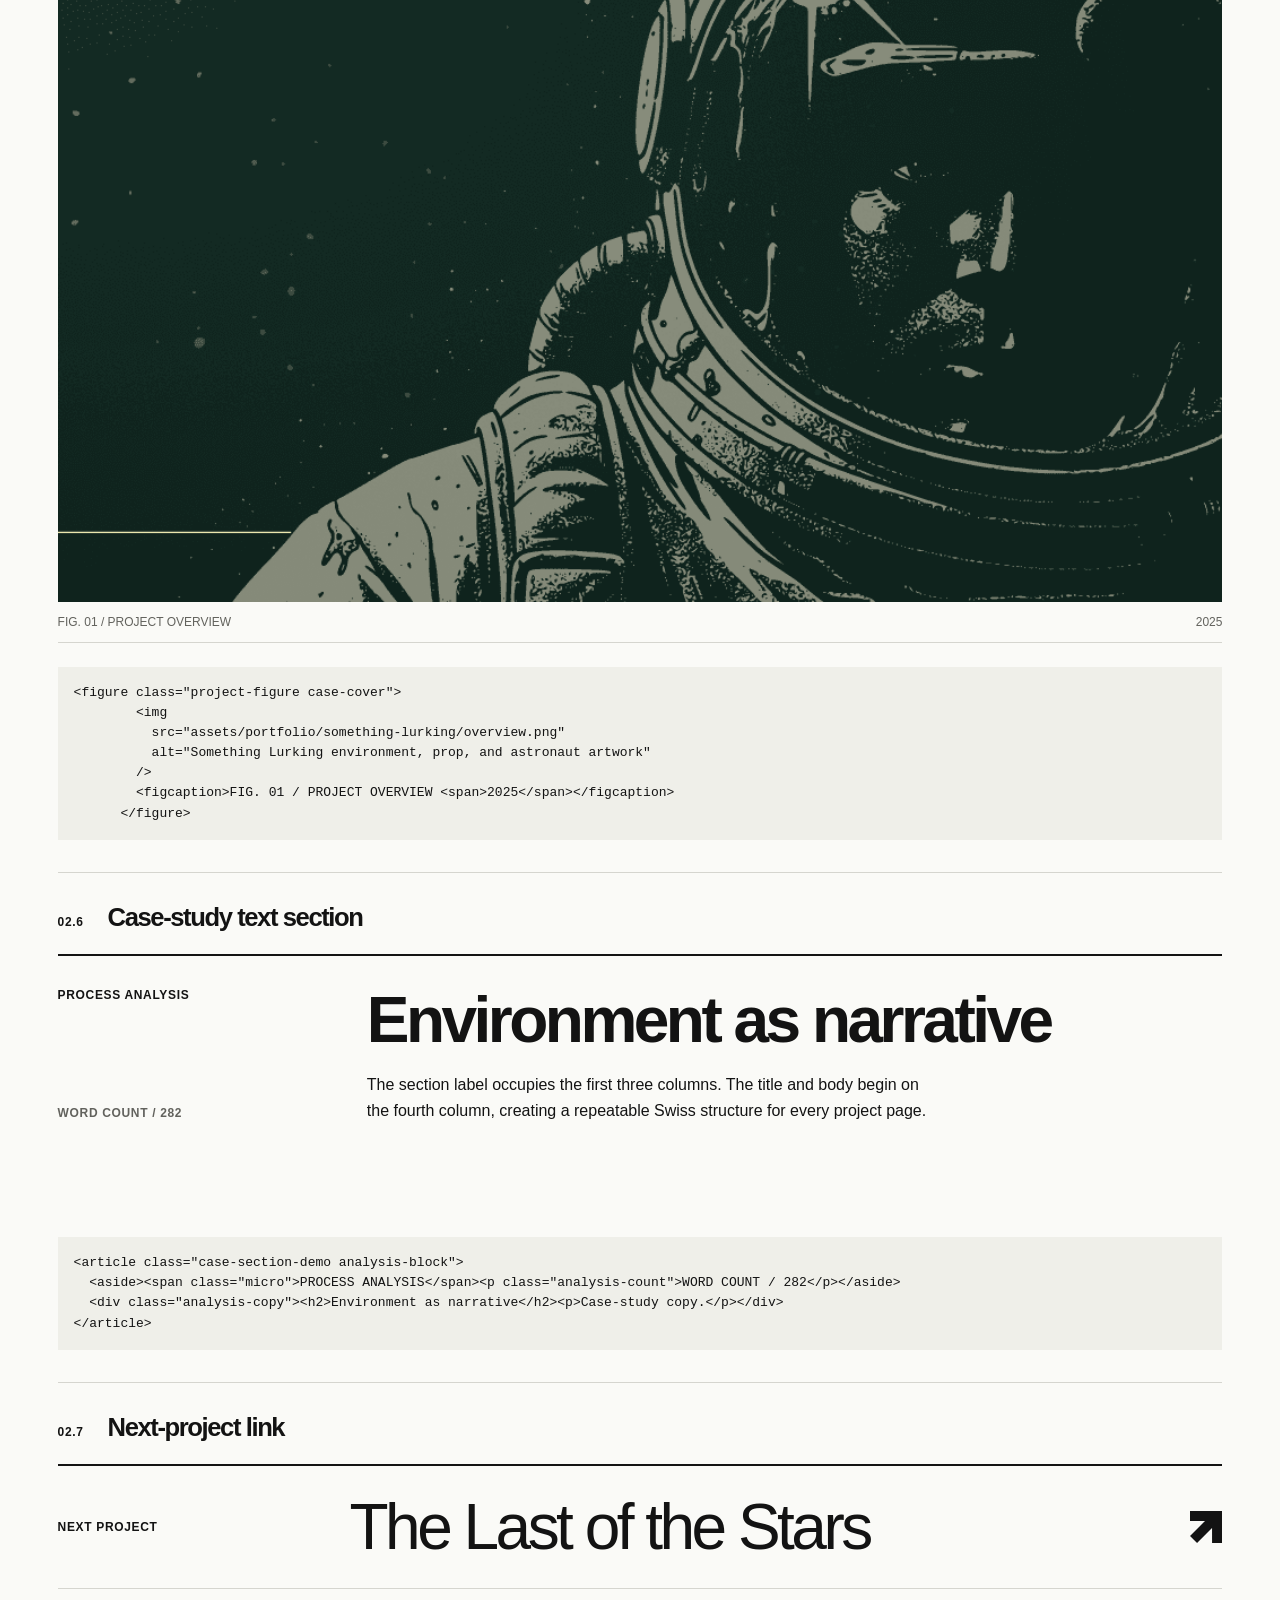
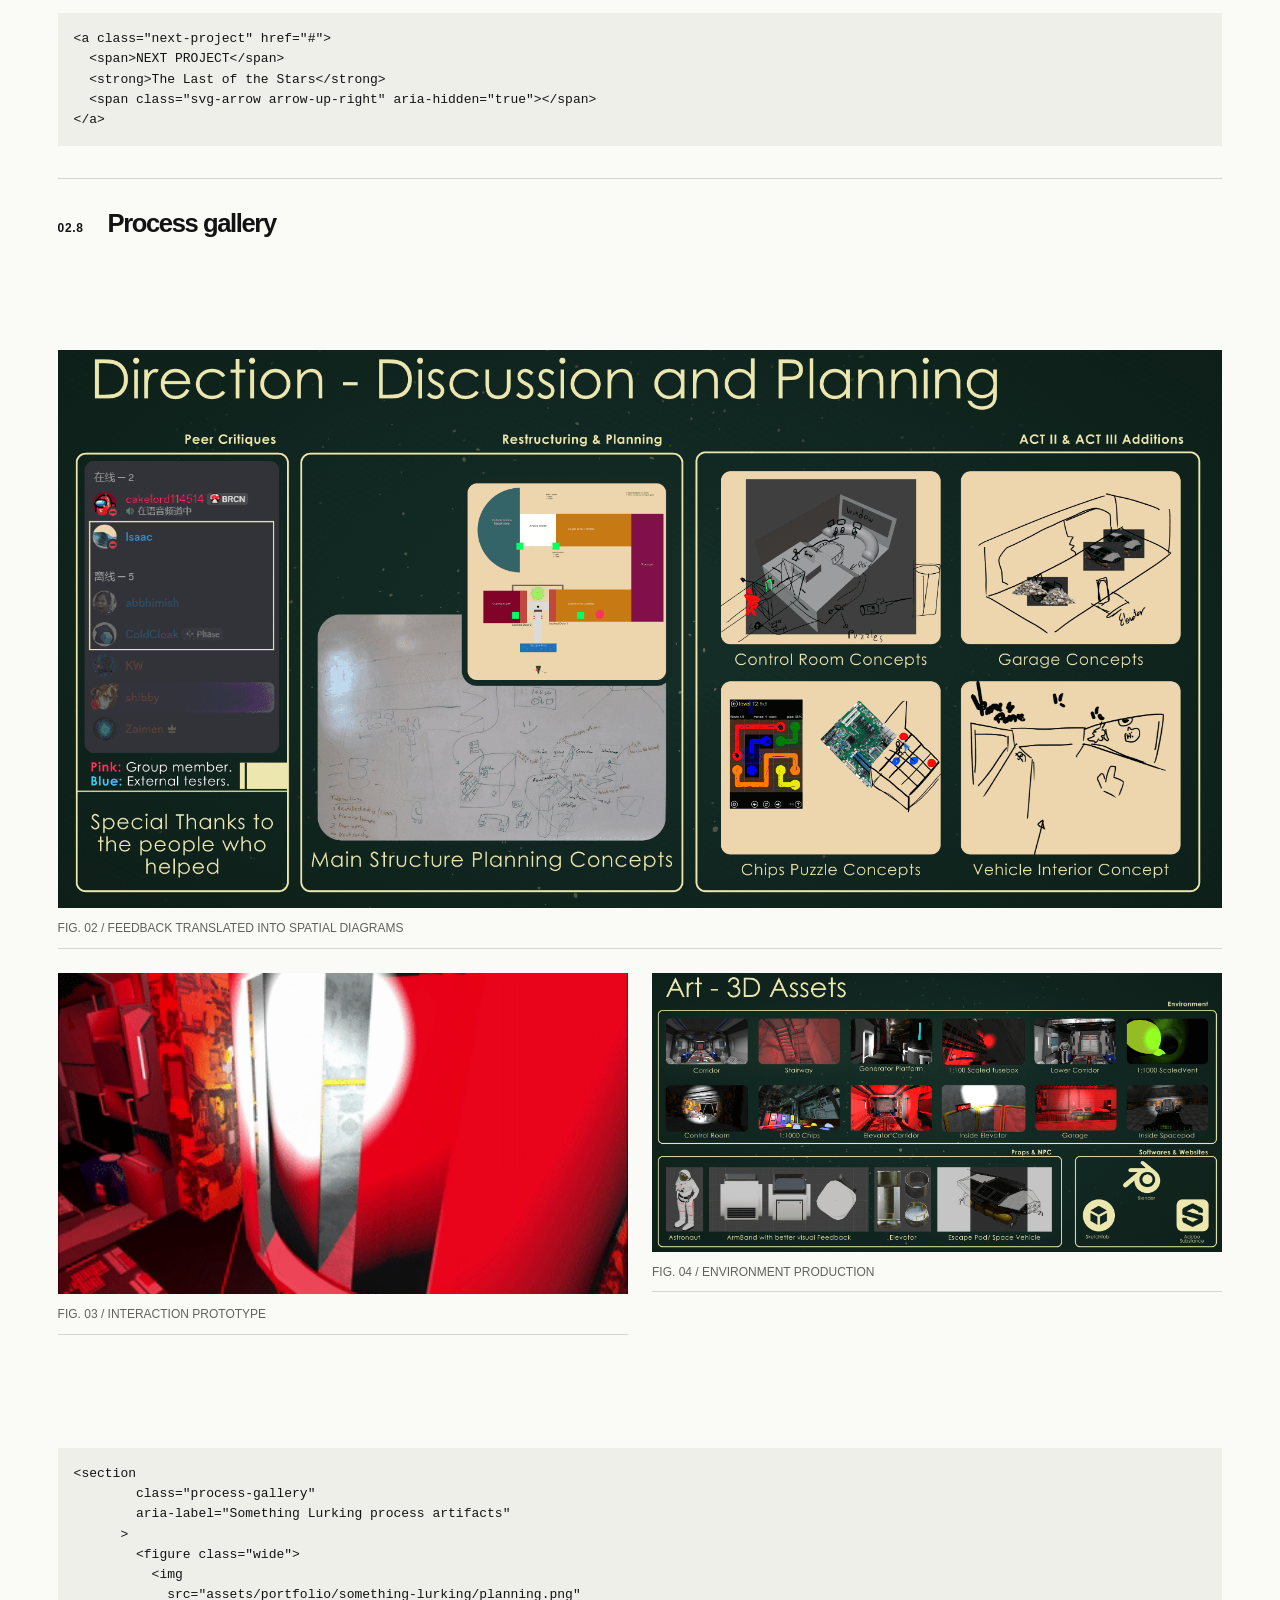
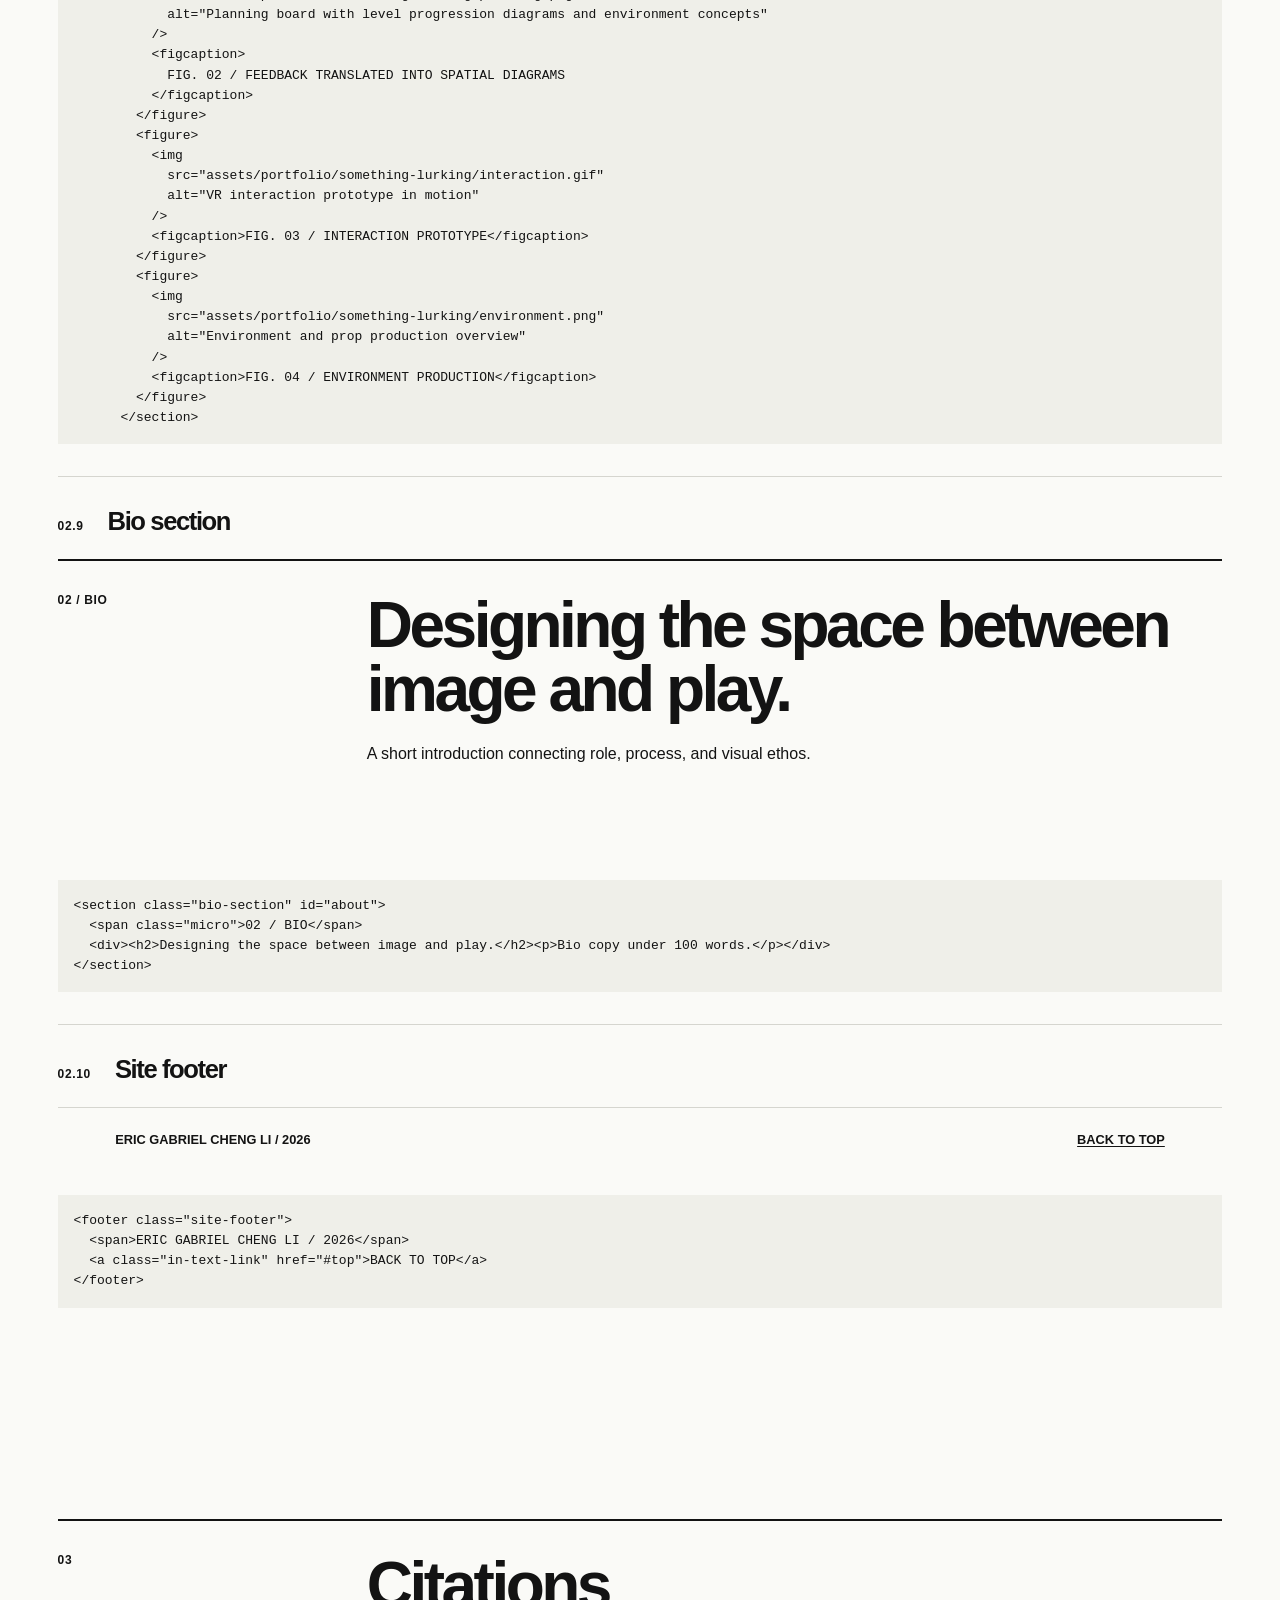
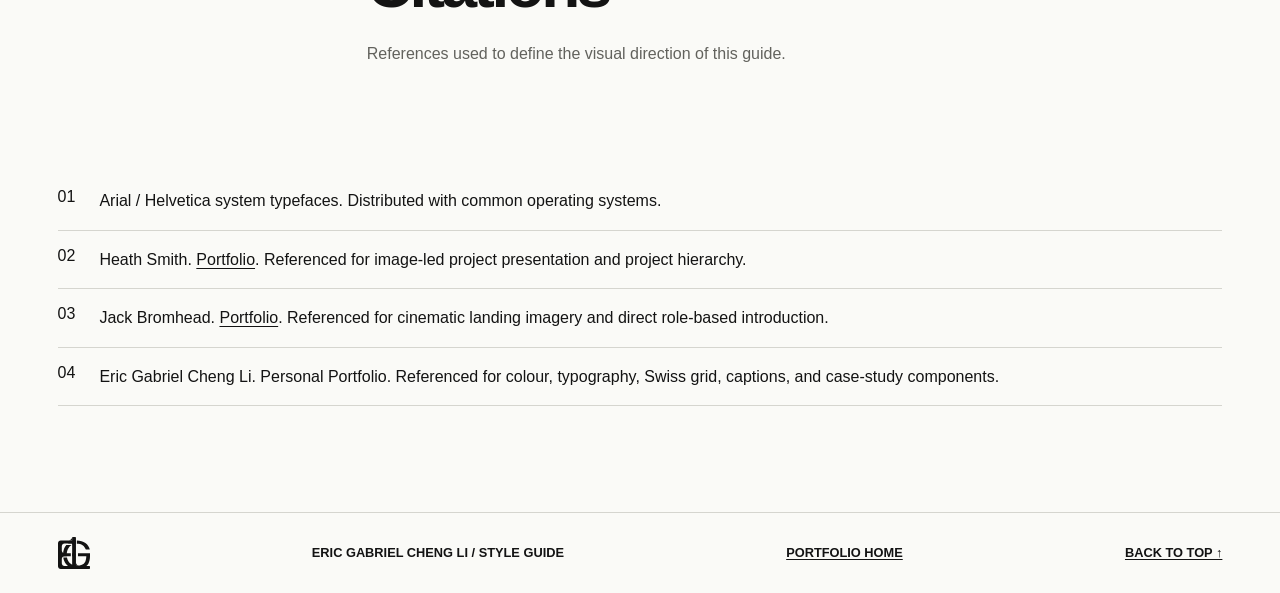
==== commit a1b85d45: "Stack full-width portfolio component previews and samples" ====
--- a/style-guide.html
+++ b/style-guide.html
@@ -150,6 +150,9 @@
           <div class="element-label">
             <span>02.2</span>
             <h3>Landing page hero</h3>
+            <p class="component-note">
+              The homepage cycles through four project images. With reduced motion enabled, the first frame stays visible.
+            </p>
           </div>
           <div class="element-demo">
             <section class="landing-hero" aria-labelledby="example-hero-title">
@@ -195,9 +198,6 @@
               </div>
             </section>
           </div>
-          <p class="component-note">
-            The homepage cycles through four project images. With reduced motion enabled, the first frame stays visible.
-          </p>
           <pre><code>&lt;section class="landing-hero" aria-labelledby="example-hero-title"&gt;
         &lt;div class="hero-image hero-reel" aria-hidden="true"&gt;
           &lt;figure class="hero-frame"&gt;
@@ -328,6 +328,11 @@
           <div class="element-label">
             <span>02.5</span>
             <h3>Project media &amp; caption</h3>
+            <p class="component-note">
+              Project figures preserve the source image's intrinsic aspect ratio.
+              Do not force figure media into a fixed crop; use full-width,
+              auto-height images so composition and positioning remain intact.
+            </p>
           </div>
           <div class="element-demo">
             <figure class="project-figure case-cover">
@@ -345,11 +350,6 @@
         /&gt;
         &lt;figcaption&gt;FIG. 01 / PROJECT OVERVIEW &lt;span&gt;2025&lt;/span&gt;&lt;/figcaption&gt;
       &lt;/figure&gt;</code></pre>
-          <p class="component-note">
-            Project figures preserve the source image's intrinsic aspect ratio.
-            Do not force figure media into a fixed crop; use full-width,
-            auto-height images so composition and positioning remain intact.
-          </p>
         </article>
 
         <article class="element element-wide">
--- a/css/site.css
+++ b/css/site.css
@@ -375,10 +375,17 @@
   border-top: 1px solid var(--line);
 }
 .element-wide {
-  grid-template-columns: minmax(0, 1fr) minmax(0, 3fr);
-}
-.element-wide > :not(.element-label) {
-  grid-column: 2;
+  display: flex;
+  flex-direction: column;
+}
+.element-wide > .element-label {
+  display: flex;
+  align-items: baseline;
+  flex-wrap: wrap;
+  gap: 0.5rem var(--gap);
+}
+.element-wide .element-label h3 {
+  margin: 0;
 }
 .element-demo {
   min-width: 0;
@@ -467,8 +474,7 @@
   }
   .section-heading > p,
   .case-title > p:last-child,
-  .element pre,
-  .element-wide > :not(.element-label) {
+  .element pre {
     grid-column: 1;
   }
   .next-project > span:first-child {
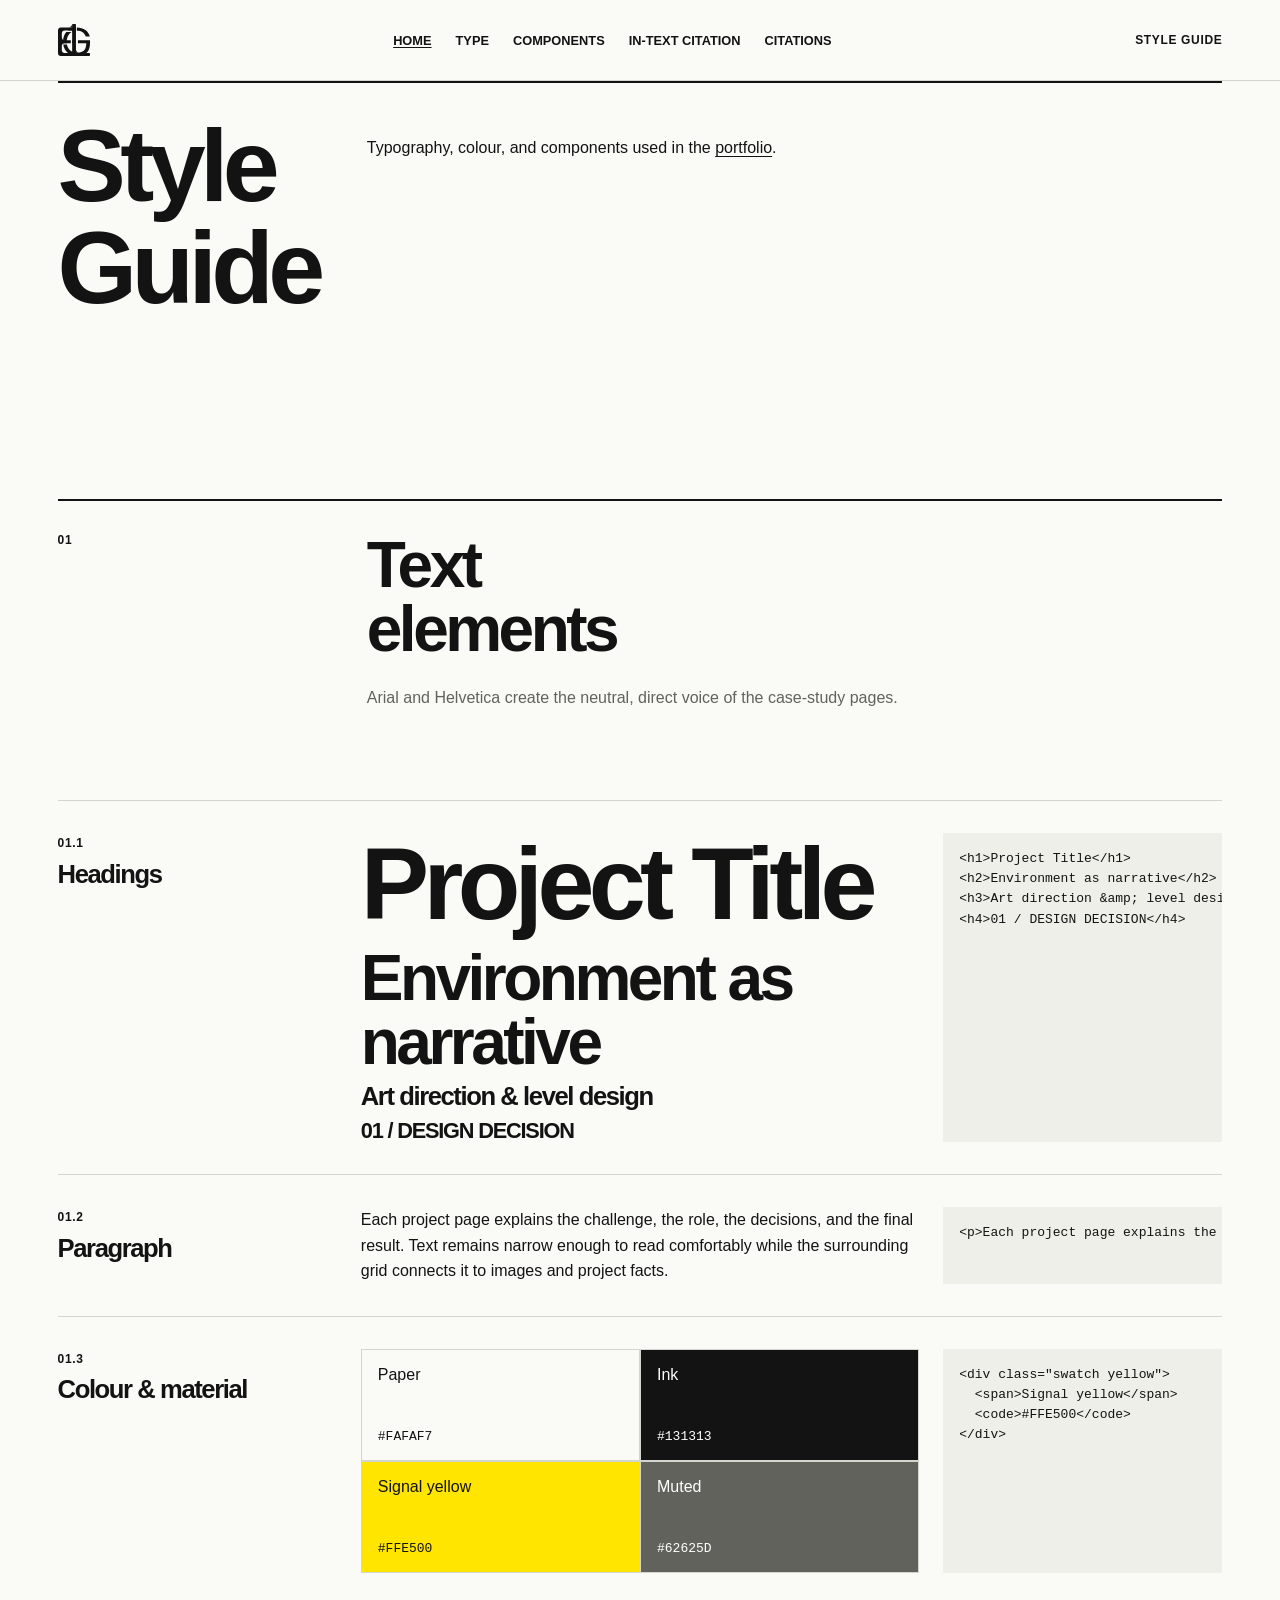
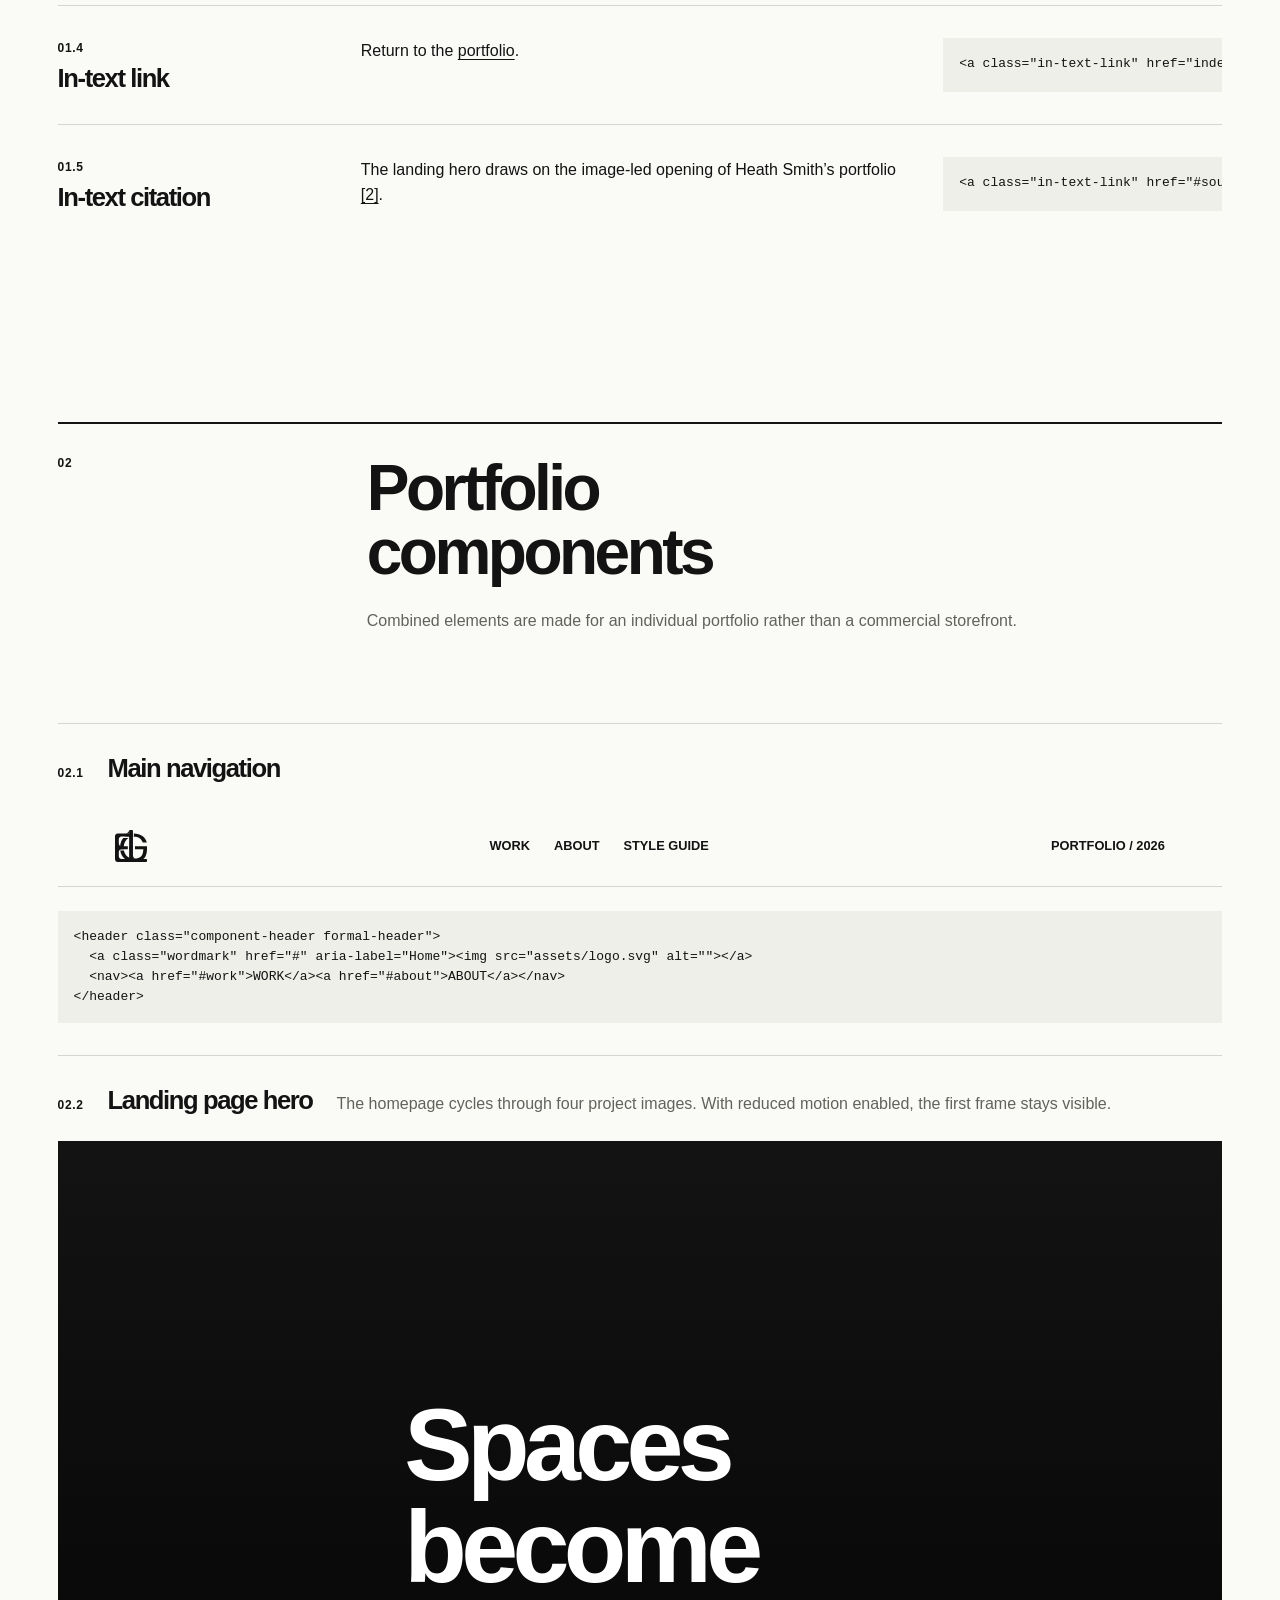
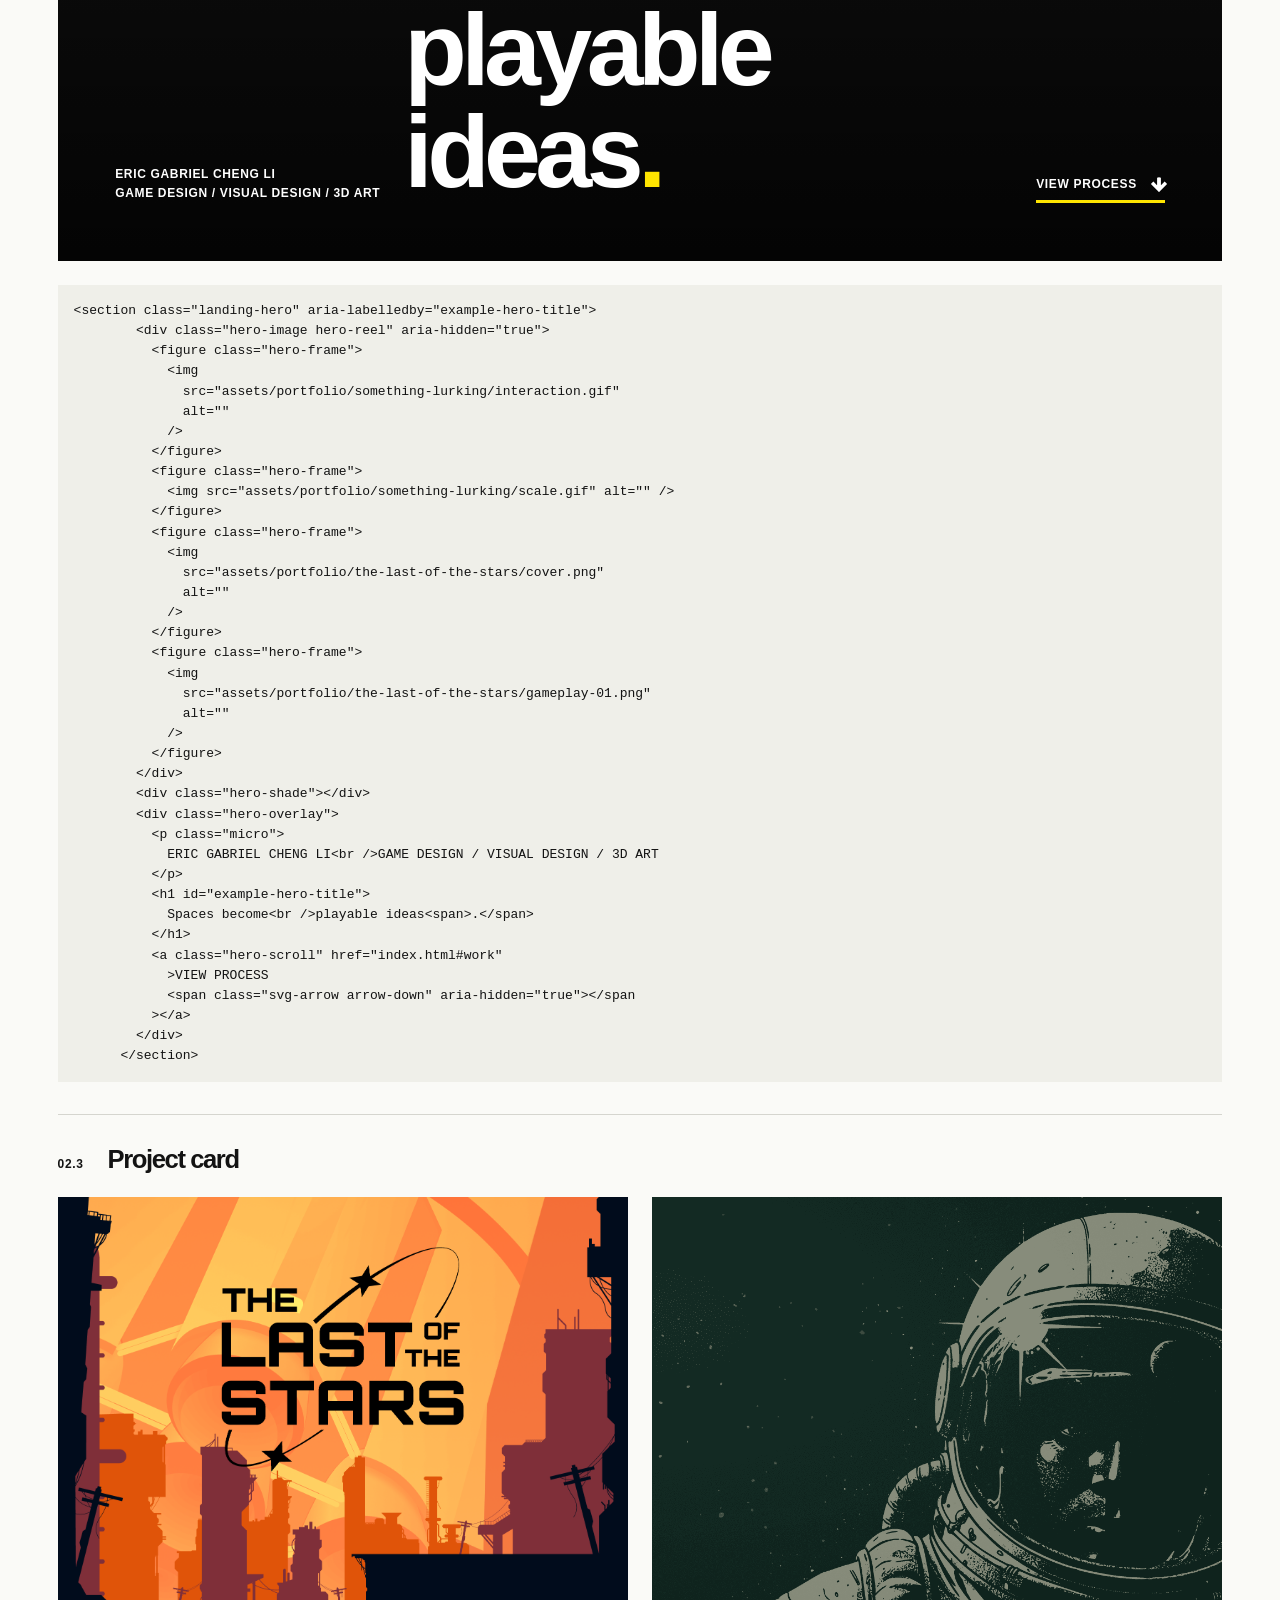
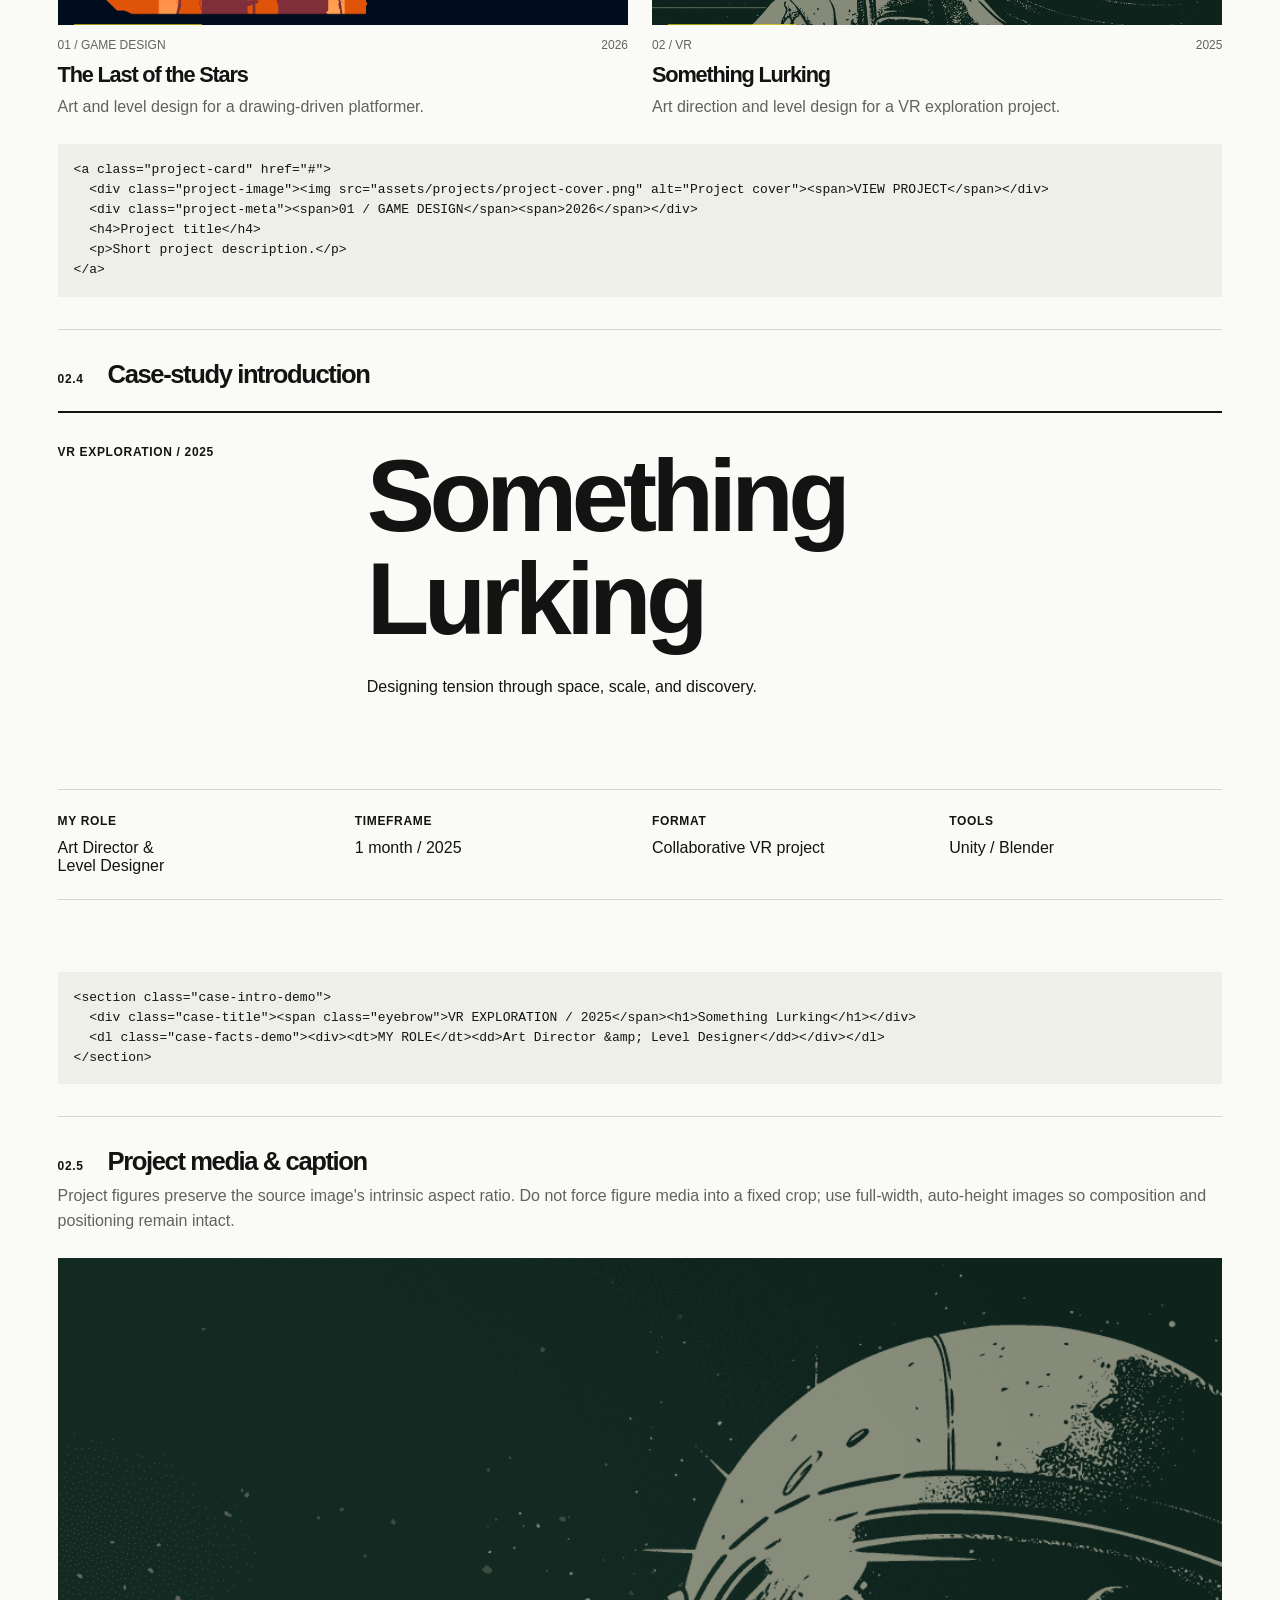
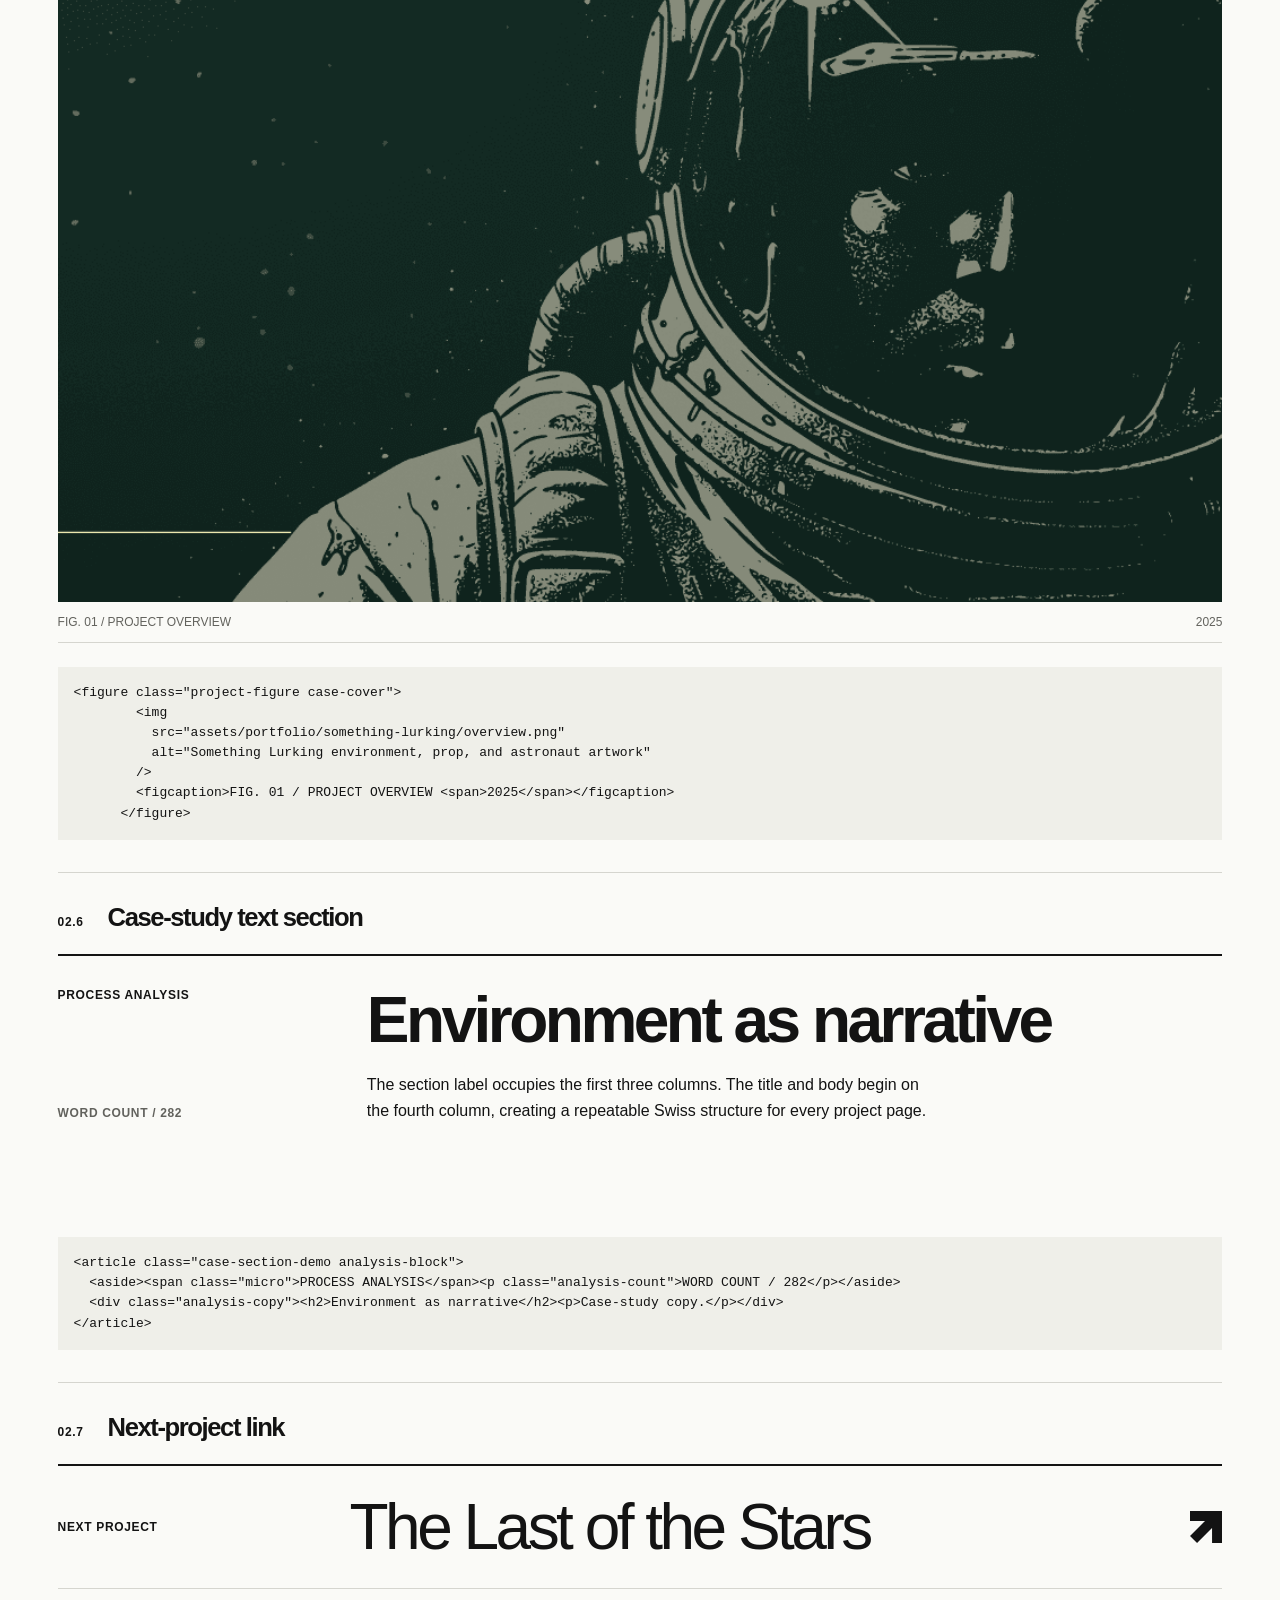
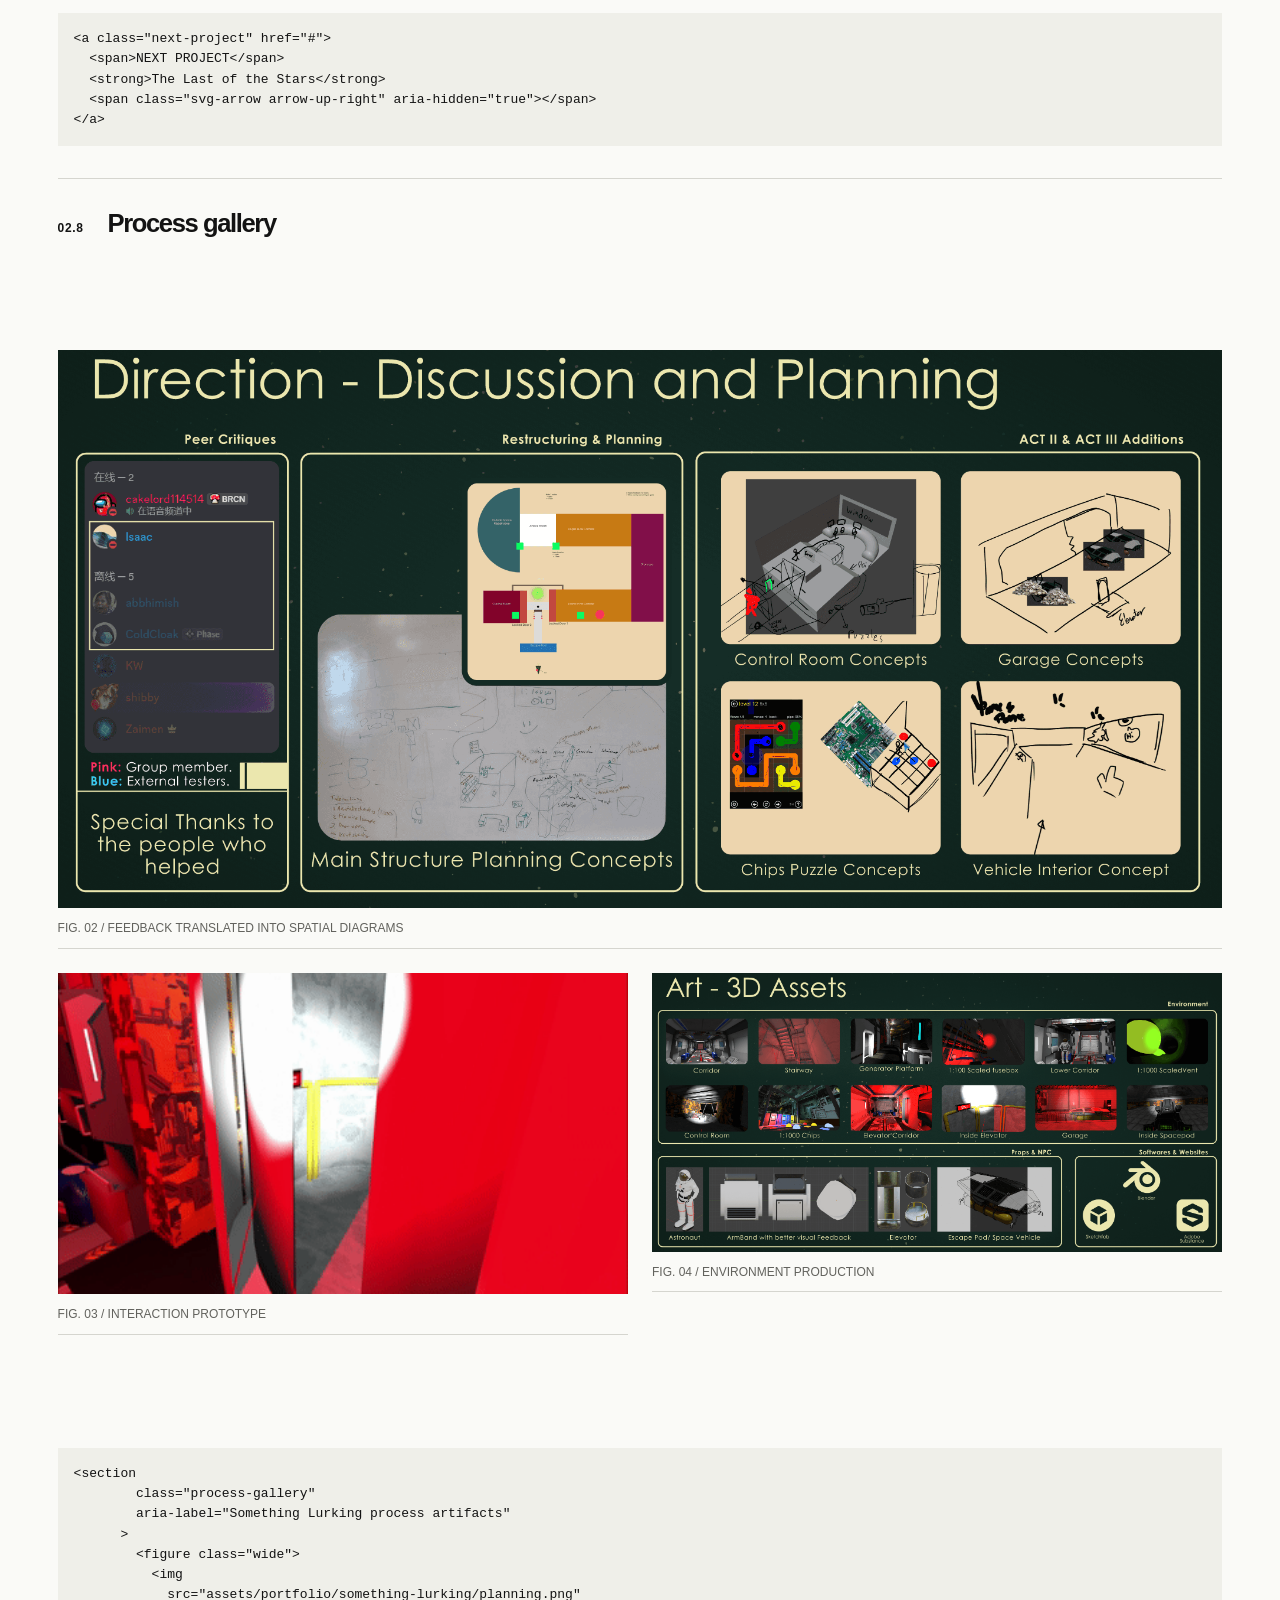
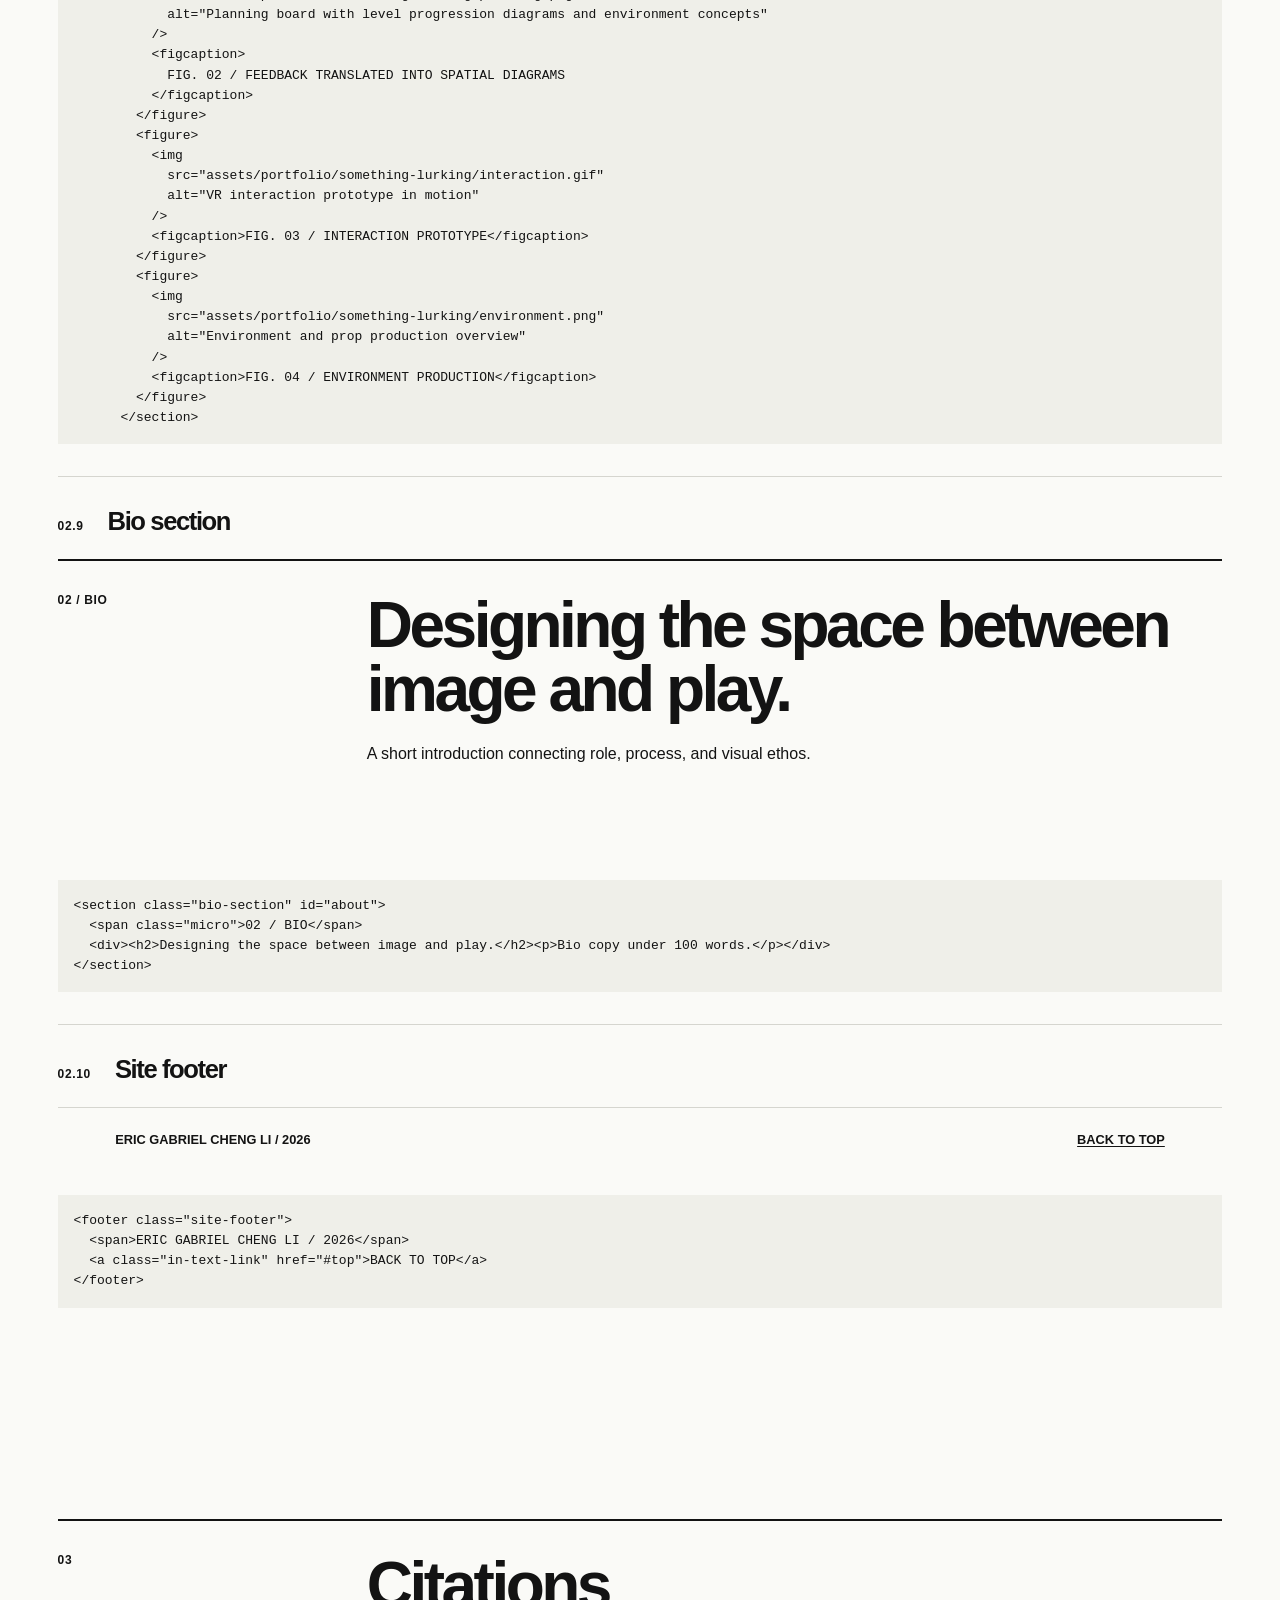
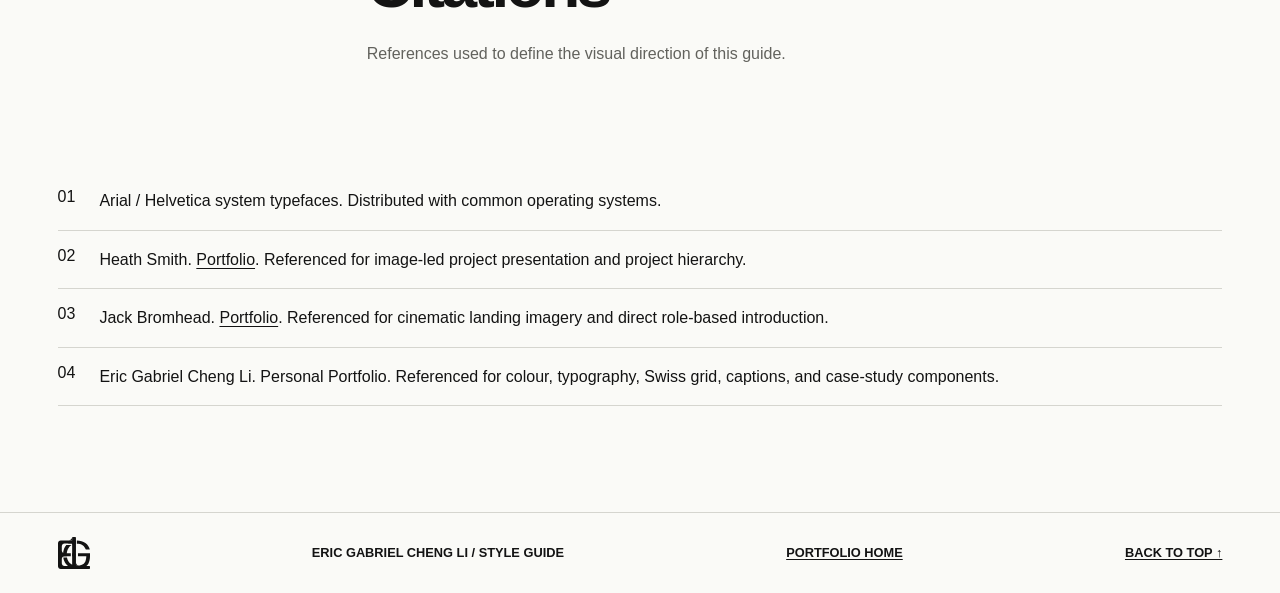
==== commit 632ec42f: "Rename shared stylesheet to style.css" ====
--- a/style-guide.html
+++ b/style-guide.html
@@ -5,7 +5,7 @@
     <meta name="viewport" content="width=device-width, initial-scale=1" />
     <title>Eric Gabriel Cheng Li / Portfolio Style Guide</title>
     <link rel="icon" href="assets/favicon.svg" type="image/svg+xml" />
-    <link rel="stylesheet" href="css/site.css" />
+    <link rel="stylesheet" href="css/style.css" />
   </head>
   <body class="style-guide-page">
     <a class="skip-link" href="#main">Skip to content</a>
--- a/css/style.css
+++ b/css/style.css
@@ -0,0 +1,506 @@
+/* Foundations and type */
+:root {
+  --paper: #fafaf7;
+  --ink: #131313;
+  --muted: #62625d;
+  --line: #d5d5cf;
+  --yellow: #ffe500;
+  --gutter: 4.5vw;
+  --gap: 1.5rem;
+  /* W3Schools reference: https://www.w3schools.com/cssref/func_clamp.php, use clamp helps me reduce the stress of creating multiple @media */
+  --section-space: clamp(3rem, 7vw, 7rem);
+}
+
+* {
+  box-sizing: border-box;
+}
+
+body {
+  margin: 0;
+  background: var(--paper);
+  color: var(--ink);
+  font-family: Arial, Helvetica, sans-serif;
+}
+
+img {
+  display: block;
+  width: 100%;
+  height: auto;
+}
+
+a {
+  color: inherit;
+  text-decoration: none;
+}
+
+a:focus-visible {
+  outline: 3px solid #766a00;
+  outline-offset: 4px;
+}
+
+::selection {
+  background: var(--yellow);
+  color: var(--ink);
+}
+
+figure,
+dl,
+dd,
+p {
+  margin: 0;
+}
+p {
+  line-height: 1.6;
+}
+h1,
+h2,
+h3,
+h4 {
+  margin: 0;
+  font-weight: 550;
+  letter-spacing: -0.055em;
+  line-height: 1;
+  overflow-wrap: break-word;
+}
+h1 {
+  font-size: clamp(3rem, 8vw, 8rem);
+}
+h2 {
+  font-size: clamp(2.25rem, 5vw, 5rem);
+}
+h3 {
+  font-size: clamp(1.25rem, 2vw, 2rem);
+}
+h4 {
+  font-size: clamp(1.15rem, 1.7vw, 1.65rem);
+}
+.micro,
+.edition,
+.eyebrow,
+.section-number,
+dt,
+.word-count,
+.analysis-count,
+.element-label > span,
+.hero-scroll,
+.next-project > span {
+  font-size: 0.75rem;
+  font-weight: 700;
+  letter-spacing: 0.055em;
+}
+
+.work-section,
+#about,
+.case-study,
+.style-guide-page main {
+  max-width: 105rem;
+  margin-inline: auto;
+  padding-inline: var(--gutter);
+}
+.svg-arrow {
+  display: inline-block;
+  flex: none;
+  width: 1em;
+  height: 1em;
+  background: currentColor;
+  mask: url("../assets/union-arrow.svg") center / contain no-repeat;
+}
+.arrow-down {
+  transform: rotate(135deg);
+}
+.arrow-left {
+  transform: rotate(225deg);
+}
+.skip-link {
+  position: fixed;
+  top: -5rem;
+  left: 1rem;
+  z-index: 5;
+  padding: 0.8rem;
+  background: var(--yellow);
+}
+.skip-link:focus {
+  top: 1rem;
+}
+
+/* Shared navigation */
+.formal-header,
+.site-footer,
+.formal-header nav {
+  display: flex;
+  align-items: center;
+  justify-content: space-between;
+  gap: var(--gap);
+  flex-wrap: wrap;
+}
+.formal-header,
+.site-footer {
+  padding: 1.5rem var(--gutter);
+  font-size: 0.8rem;
+  font-weight: 700;
+}
+.formal-header {
+  border-bottom: 1px solid var(--line);
+}
+.site-footer {
+  border-top: 1px solid var(--line);
+}
+.formal-header nav a:not(.in-text-link):hover {
+  text-decoration: underline;
+  text-underline-offset: 0.3em;
+}
+.wordmark {
+  width: 2rem;
+  flex: none;
+}
+
+/* Landing hero */
+.landing-hero {
+  position: relative;
+  display: flex;
+  align-items: end;
+  min-height: 80svh;
+  padding: var(--gutter);
+  background: var(--ink);
+  color: white;
+  overflow: hidden;
+}
+.hero-reel,
+.hero-frame,
+.hero-shade {
+  position: absolute;
+  inset: 0;
+}
+.hero-frame {
+  opacity: 0;
+  animation: hero-cycle 16.8s infinite;
+}
+.hero-frame:nth-child(2) {
+  animation-delay: 4.2s;
+}
+.hero-frame:nth-child(3) {
+  animation-delay: 8.4s;
+}
+.hero-frame:nth-child(4) {
+  animation-delay: 12.6s;
+}
+.hero-frame img {
+  height: 100%;
+  object-fit: cover;
+}
+@keyframes hero-cycle {
+  0%,
+  30%,
+  100% {
+    opacity: 0;
+  }
+  5%,
+  25% {
+    opacity: 1;
+  }
+}
+.hero-shade {
+  background: linear-gradient(transparent, rgb(0 0 0 / 80%));
+}
+.hero-overlay {
+  position: relative;
+  width: 100%;
+  display: flex;
+  align-items: end;
+  flex-wrap: wrap;
+  gap: var(--gap);
+}
+.hero-overlay h1 {
+  flex: 1 1 8ch;
+}
+.hero-overlay h1 span,
+h2 span,
+.yellow-dot {
+  color: var(--yellow);
+}
+.hero-scroll {
+  display: inline-flex;
+  align-items: center;
+  gap: 1rem;
+  padding-block: 0.6rem;
+  border-bottom: 3px solid var(--yellow);
+}
+
+/* Section layouts */
+.work-section,
+.guide-section {
+  padding-block: var(--section-space);
+}
+.case-study,
+.guide-intro {
+  padding-top: 3rem;
+}
+.section-heading,
+.case-title,
+.guide-intro,
+.bio-section,
+.analysis-block {
+  display: grid;
+  grid-template-columns: minmax(7rem, 1fr) minmax(0, 3fr);
+  gap: var(--gap);
+  border-top: 2px solid var(--ink);
+  padding-block: 2rem var(--section-space);
+}
+.section-heading > p,
+.case-title > p:last-child {
+  grid-column: 2;
+}
+.section-heading > p,
+.component-note,
+.word-count,
+.analysis-count {
+  color: var(--muted);
+}
+.bio-section p,
+.analysis-copy p,
+.guide-intro p {
+  max-width: 65ch;
+  margin-top: 1.25rem;
+}
+.analysis-block aside {
+  display: flex;
+  flex-direction: column;
+  justify-content: space-between;
+}
+
+/* Project cards */
+.project-list,
+.process-gallery {
+  display: grid;
+  grid-template-columns: repeat(2, minmax(0, 1fr));
+  gap: var(--gap);
+}
+.project-image {
+  position: relative;
+  overflow: hidden;
+  aspect-ratio: 4 / 3;
+  background: var(--ink);
+}
+.project-image img {
+  height: 100%;
+  object-fit: cover;
+  transition: transform 0.4s;
+}
+.project-image > span {
+  position: absolute;
+  bottom: 1rem;
+  left: 1rem;
+  padding: 0.7rem;
+  background: var(--yellow);
+  font-size: 0.75rem;
+  font-weight: 700;
+  transform: translateY(calc(100% + 1rem));
+  transition: transform 0.25s;
+}
+.project-card:is(:hover, :focus-visible) .project-image > span {
+  transform: none;
+}
+.project-card:is(:hover, :focus-visible) img {
+  transform: scale(1.025);
+}
+.project-meta,
+figcaption {
+  display: flex;
+  justify-content: space-between;
+  gap: 1rem;
+  padding-block: 0.8rem;
+  color: var(--muted);
+  font-size: 0.75rem;
+}
+.project-card p {
+  margin-top: 0.5rem;
+  color: var(--muted);
+}
+
+/* Case study */
+.case-facts-demo {
+  display: flex;
+  flex-wrap: wrap;
+  gap: var(--gap);
+  padding-block: 1.5rem;
+  margin-bottom: 3rem;
+  border-block: 1px solid var(--line);
+}
+.case-facts-demo > div {
+  flex: 1 1 9rem;
+}
+dt {
+  margin-bottom: 0.65rem;
+}
+figcaption {
+  border-bottom: 1px solid var(--line);
+}
+.process-gallery {
+  padding-block: var(--section-space);
+}
+.process-gallery .wide {
+  grid-column: 1 / -1;
+}
+.next-project {
+  display: flex;
+  align-items: center;
+  gap: var(--gap);
+  padding-block: 1.5rem;
+  border-top: 2px solid var(--ink);
+  border-bottom: 1px solid var(--line);
+}
+.next-project > span:first-child {
+  flex: 0 0 23%;
+}
+.next-project strong {
+  flex: 1;
+  font-size: clamp(2rem, 5vw, 5rem);
+  font-weight: 500;
+  letter-spacing: -0.055em;
+}
+.next-project .svg-arrow {
+  width: 2rem;
+  height: 2rem;
+}
+.next-project:is(:hover, :focus-visible) {
+  background: var(--yellow);
+}
+
+/* Style guide documentation */
+.element {
+  display: grid;
+  grid-template-columns: minmax(0, 1fr) minmax(0, 2fr) minmax(0, 1fr);
+  gap: var(--gap);
+  padding-block: 2rem;
+  border-top: 1px solid var(--line);
+}
+.element-wide {
+  display: flex;
+  flex-direction: column;
+}
+.element-wide > .element-label {
+  display: flex;
+  align-items: baseline;
+  flex-wrap: wrap;
+  gap: 0.5rem var(--gap);
+}
+.element-wide .element-label h3 {
+  margin: 0;
+}
+.element-demo {
+  min-width: 0;
+}
+.element-label h3,
+.type-scale > * + * {
+  margin-top: 0.65rem;
+}
+.element pre {
+  overflow: auto;
+  margin: 0;
+  padding: 1rem;
+  background: #efefe9;
+  line-height: 1.55;
+}
+.swatches {
+  display: grid;
+  grid-template-columns: 1fr 1fr;
+}
+.swatch {
+  display: flex;
+  flex-direction: column;
+  justify-content: space-between;
+  min-height: 7rem;
+  padding: 1rem;
+  border: 1px solid var(--line);
+}
+.swatch.ink {
+  background: var(--ink);
+  color: white;
+}
+.swatch.yellow {
+  background: var(--yellow);
+}
+.swatch.muted {
+  background: var(--muted);
+  color: white;
+}
+.citation-list {
+  padding: 0;
+  list-style: none;
+}
+.citation-list li {
+  display: flex;
+  gap: var(--gap);
+  padding-block: 1rem;
+  border-bottom: 1px solid var(--line);
+}
+.in-text-link {
+  text-decoration: underline;
+  text-underline-offset: 0.18em;
+}
+.in-text-link:is(:hover, :focus-visible) {
+  background: var(--yellow);
+  color: var(--ink);
+}
+
+@media (max-width: 55rem) {
+  .edition {
+    display: none;
+  }
+  .element {
+    grid-template-columns: minmax(0, 1fr) minmax(0, 3fr);
+  }
+  .element pre {
+    grid-column: 2;
+  }
+}
+@media (max-width: 42rem) {
+  .hero-overlay,
+  .next-project {
+    flex-wrap: wrap;
+  }
+  .hero-overlay > * {
+    flex-basis: 100%;
+  }
+  .section-heading,
+  .case-title,
+  .guide-intro,
+  .bio-section,
+  .analysis-block,
+  .element,
+  .project-list,
+  .process-gallery {
+    grid-template-columns: minmax(0, 1fr);
+  }
+  .section-heading > p,
+  .case-title > p:last-child,
+  .element pre {
+    grid-column: 1;
+  }
+  .next-project > span:first-child {
+    flex: 1;
+  }
+  .next-project strong {
+    order: 1;
+    flex-basis: 100%;
+  }
+  .site-footer {
+    align-items: flex-start;
+    flex-direction: column;
+  }
+}
+@media (prefers-reduced-motion: reduce) {
+  html {
+    scroll-behavior: auto;
+  }
+  .hero-frame {
+    animation: none;
+  }
+  .hero-frame:first-child {
+    opacity: 1;
+  }
+  .project-image img,
+  .project-image > span {
+    transition: none;
+  }
+}
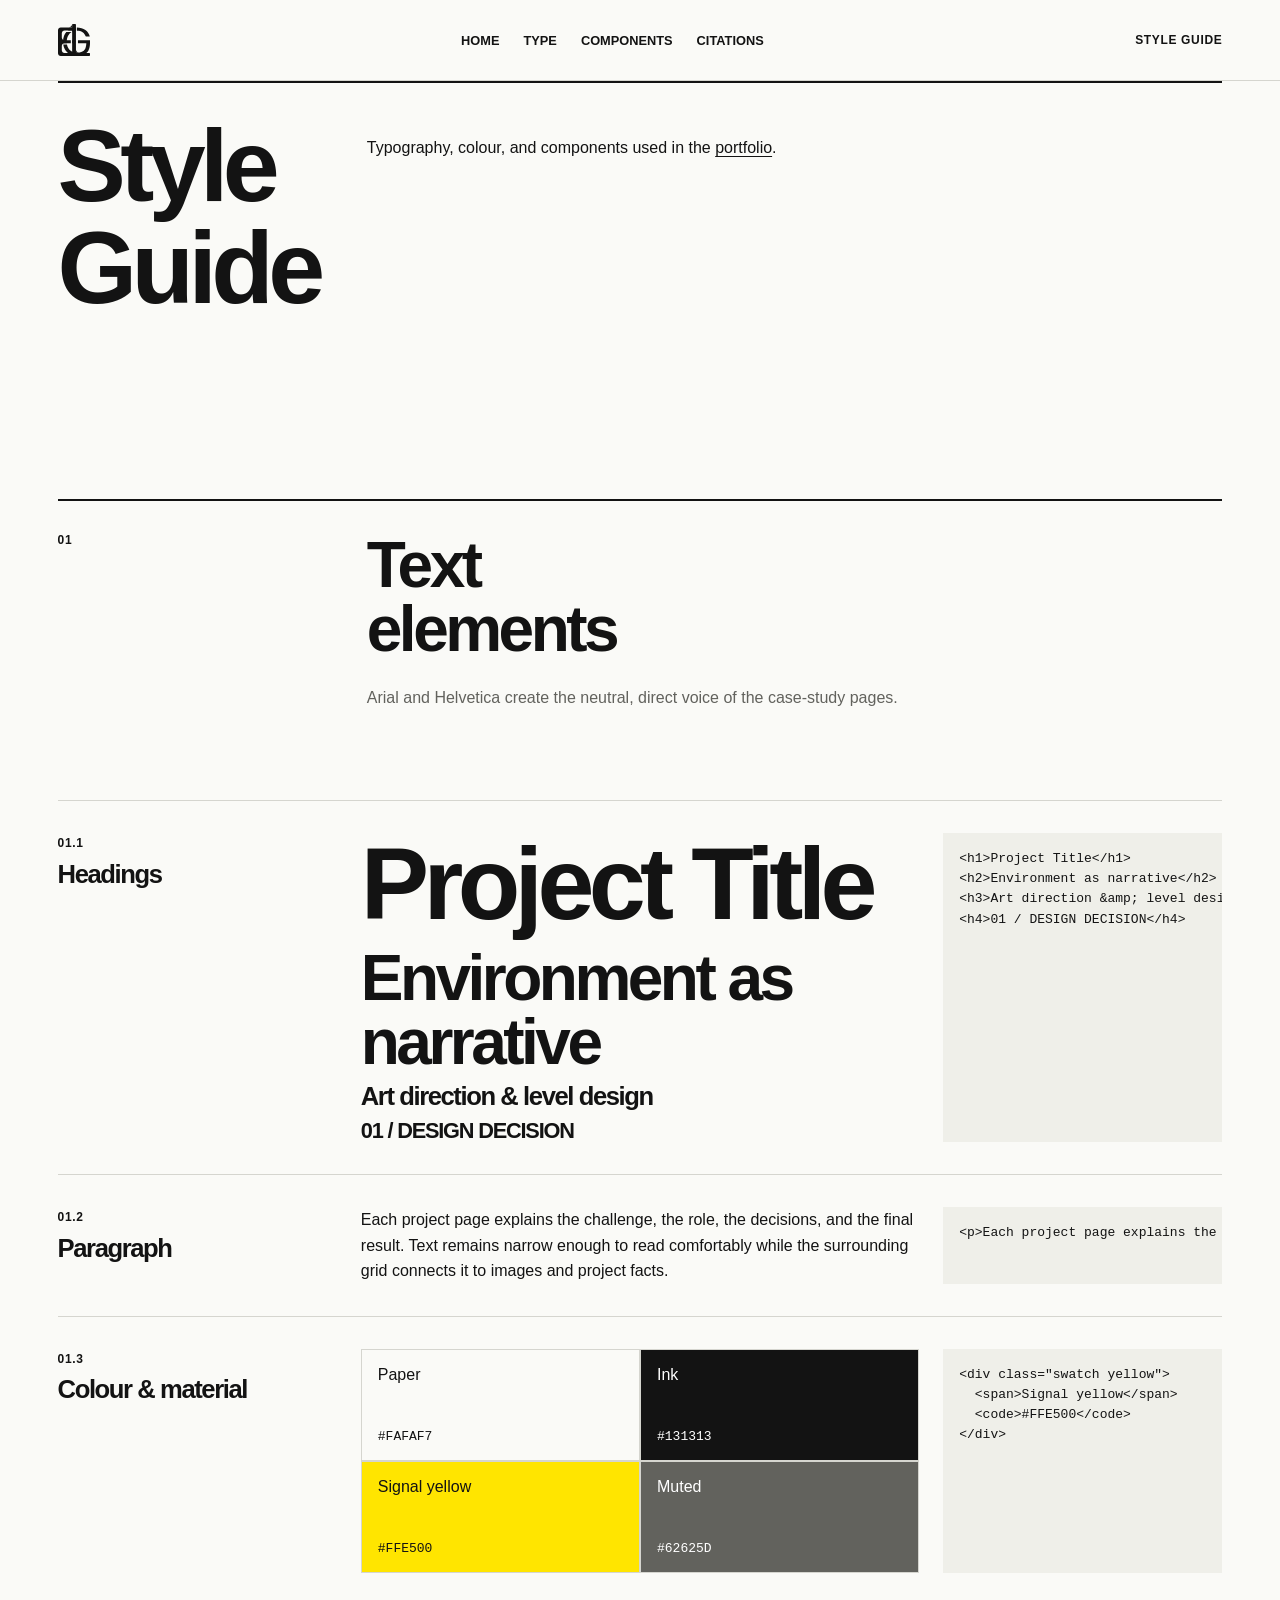
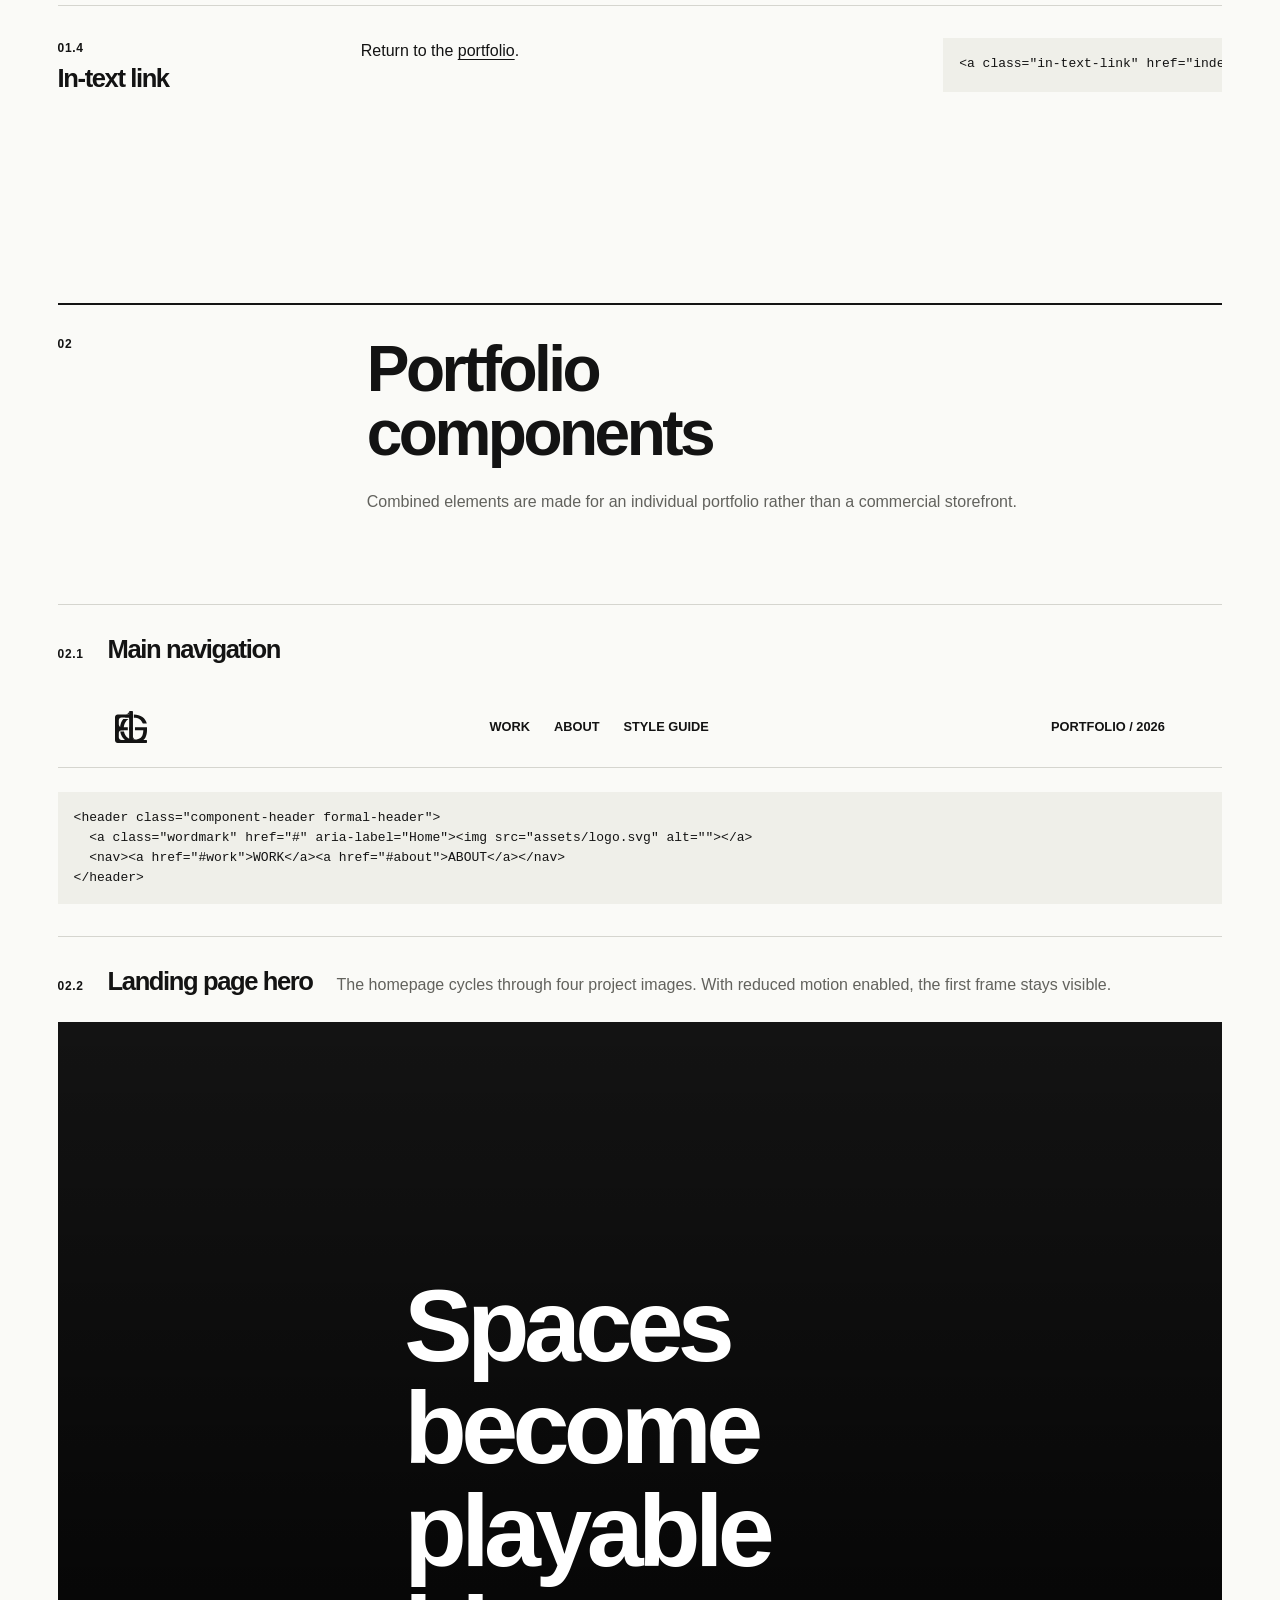
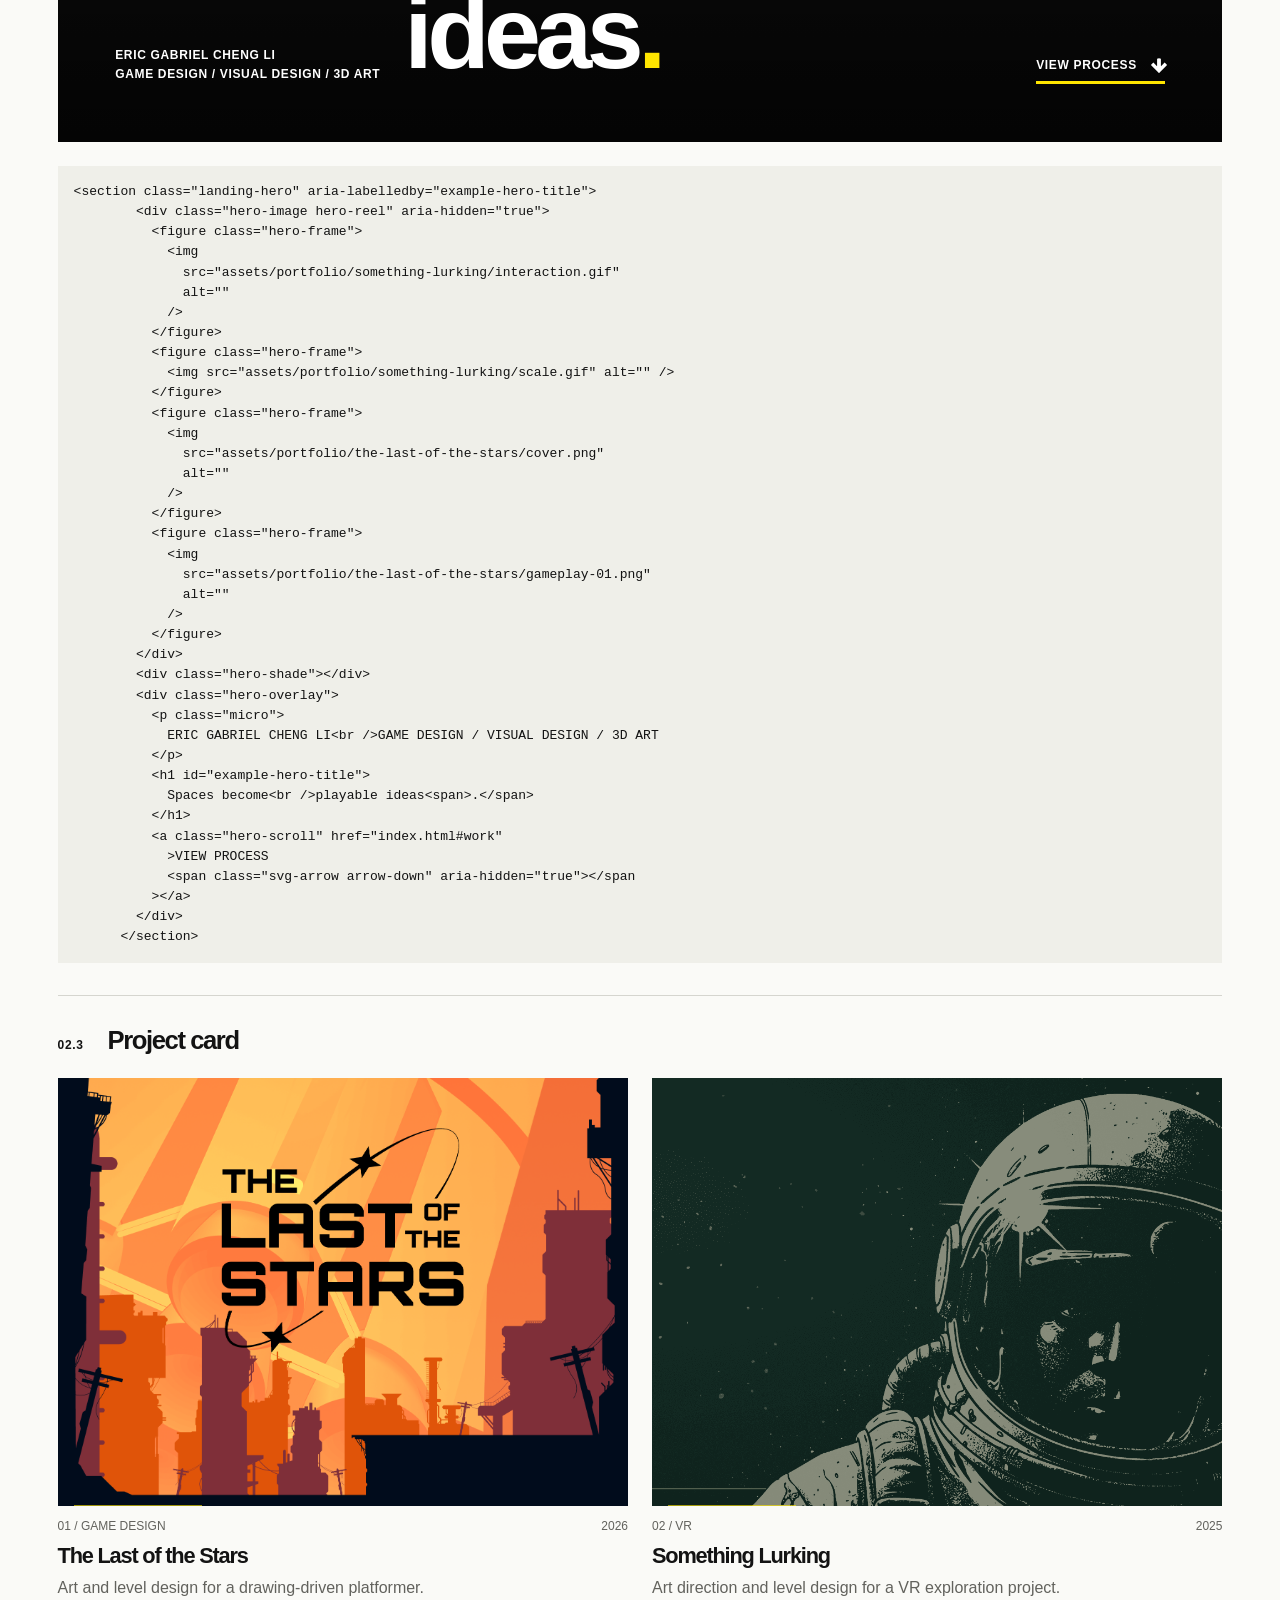
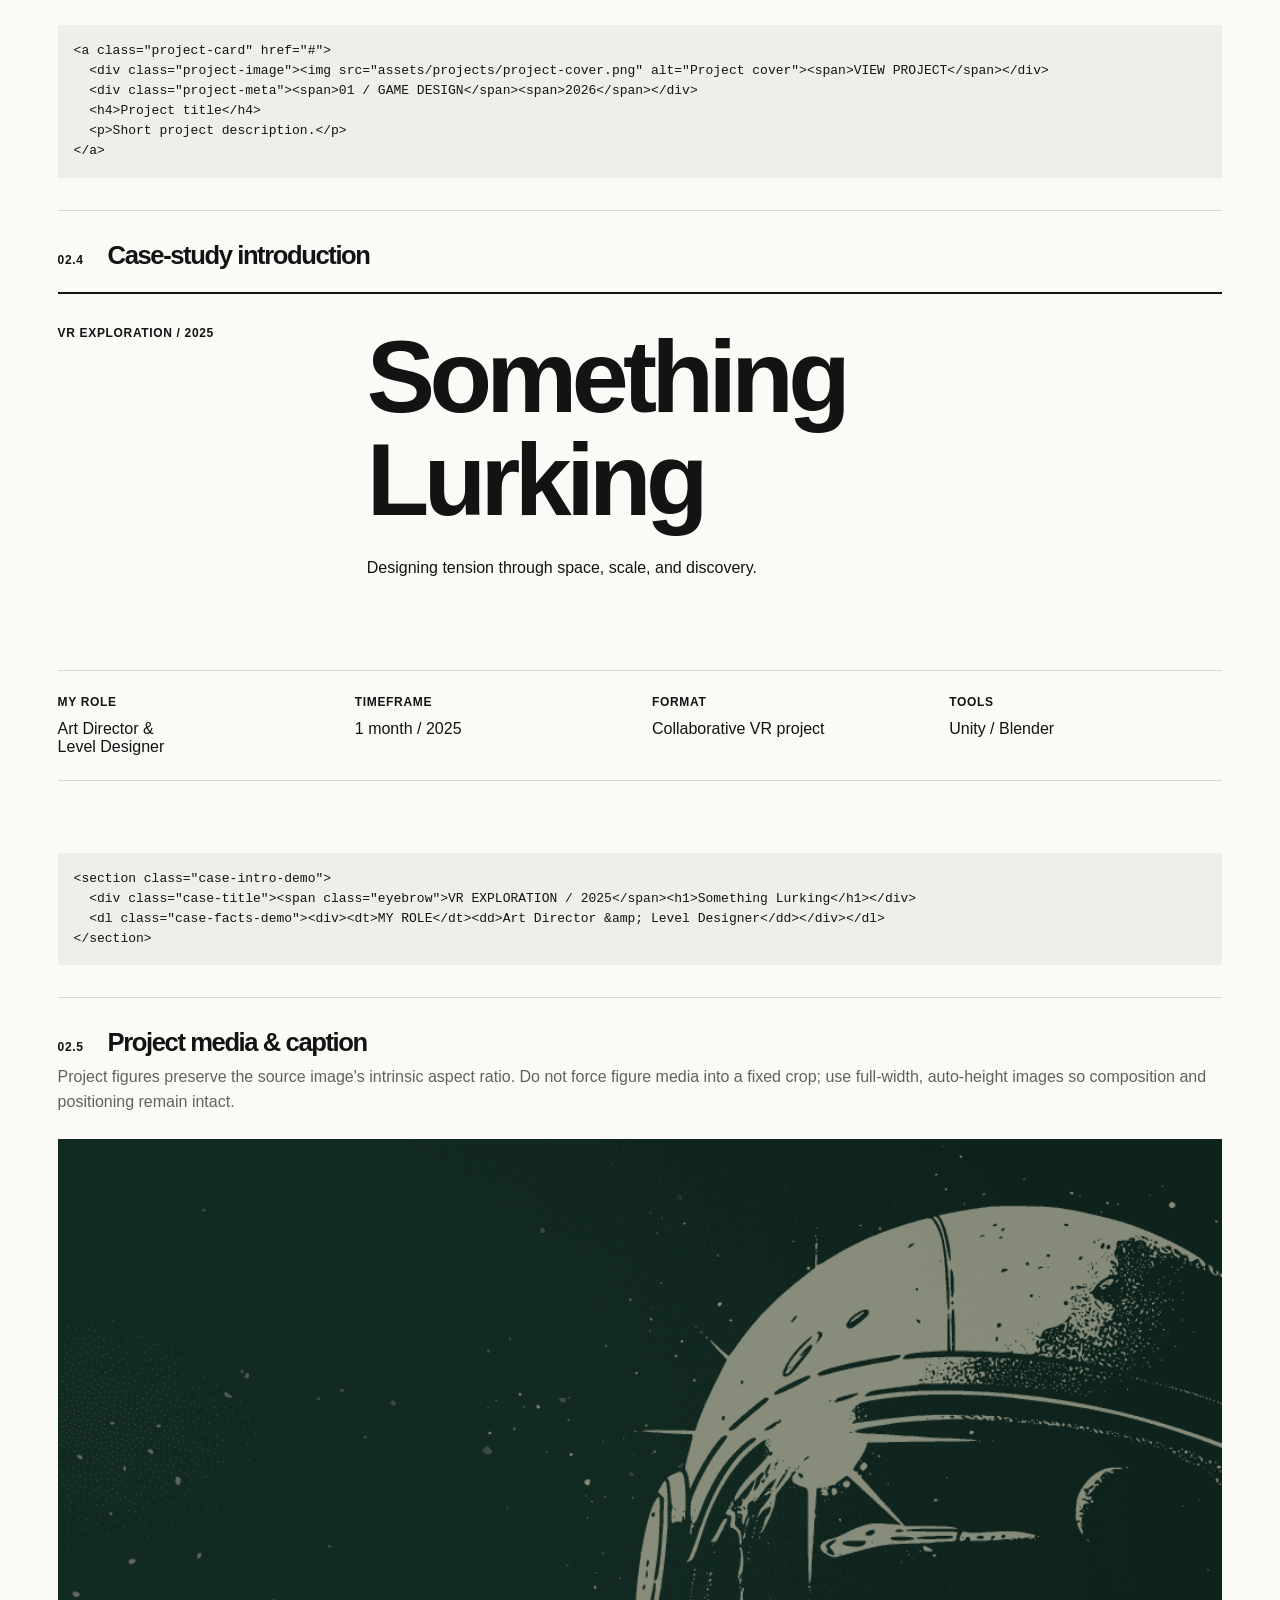
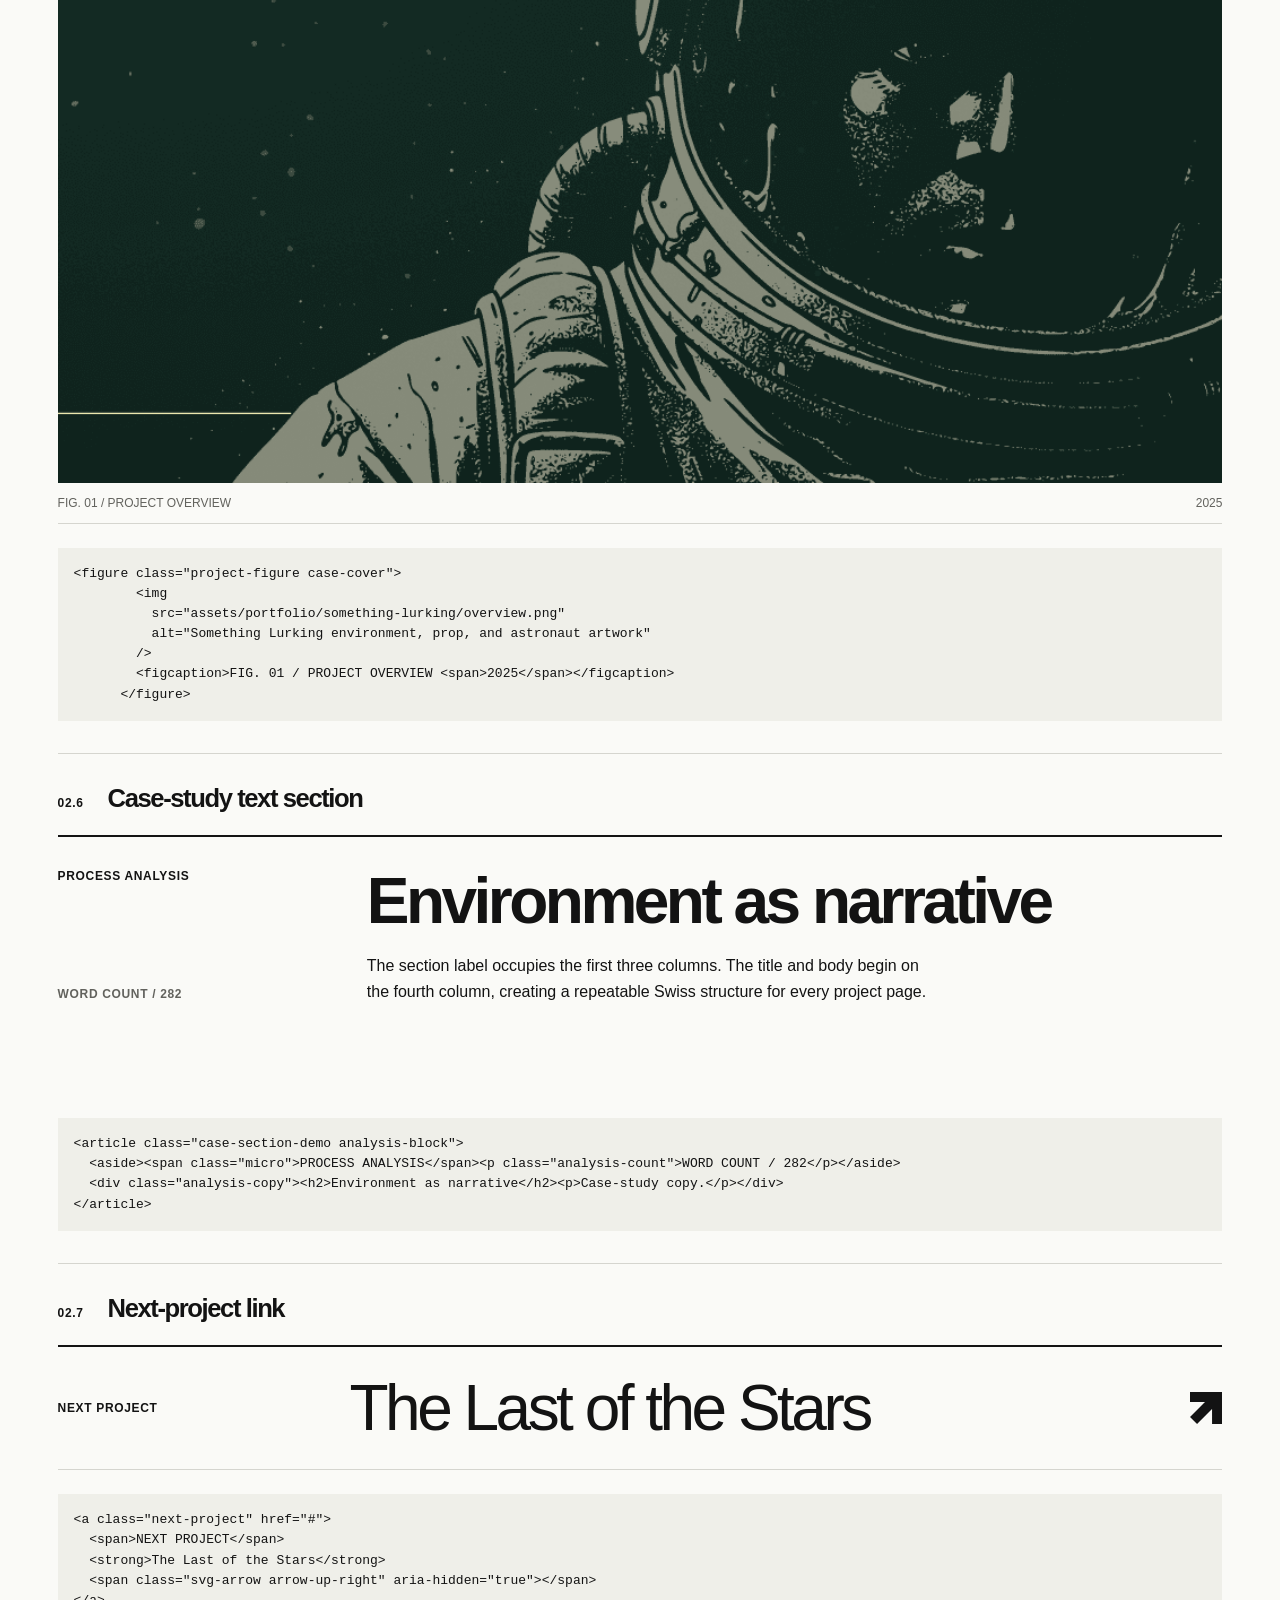
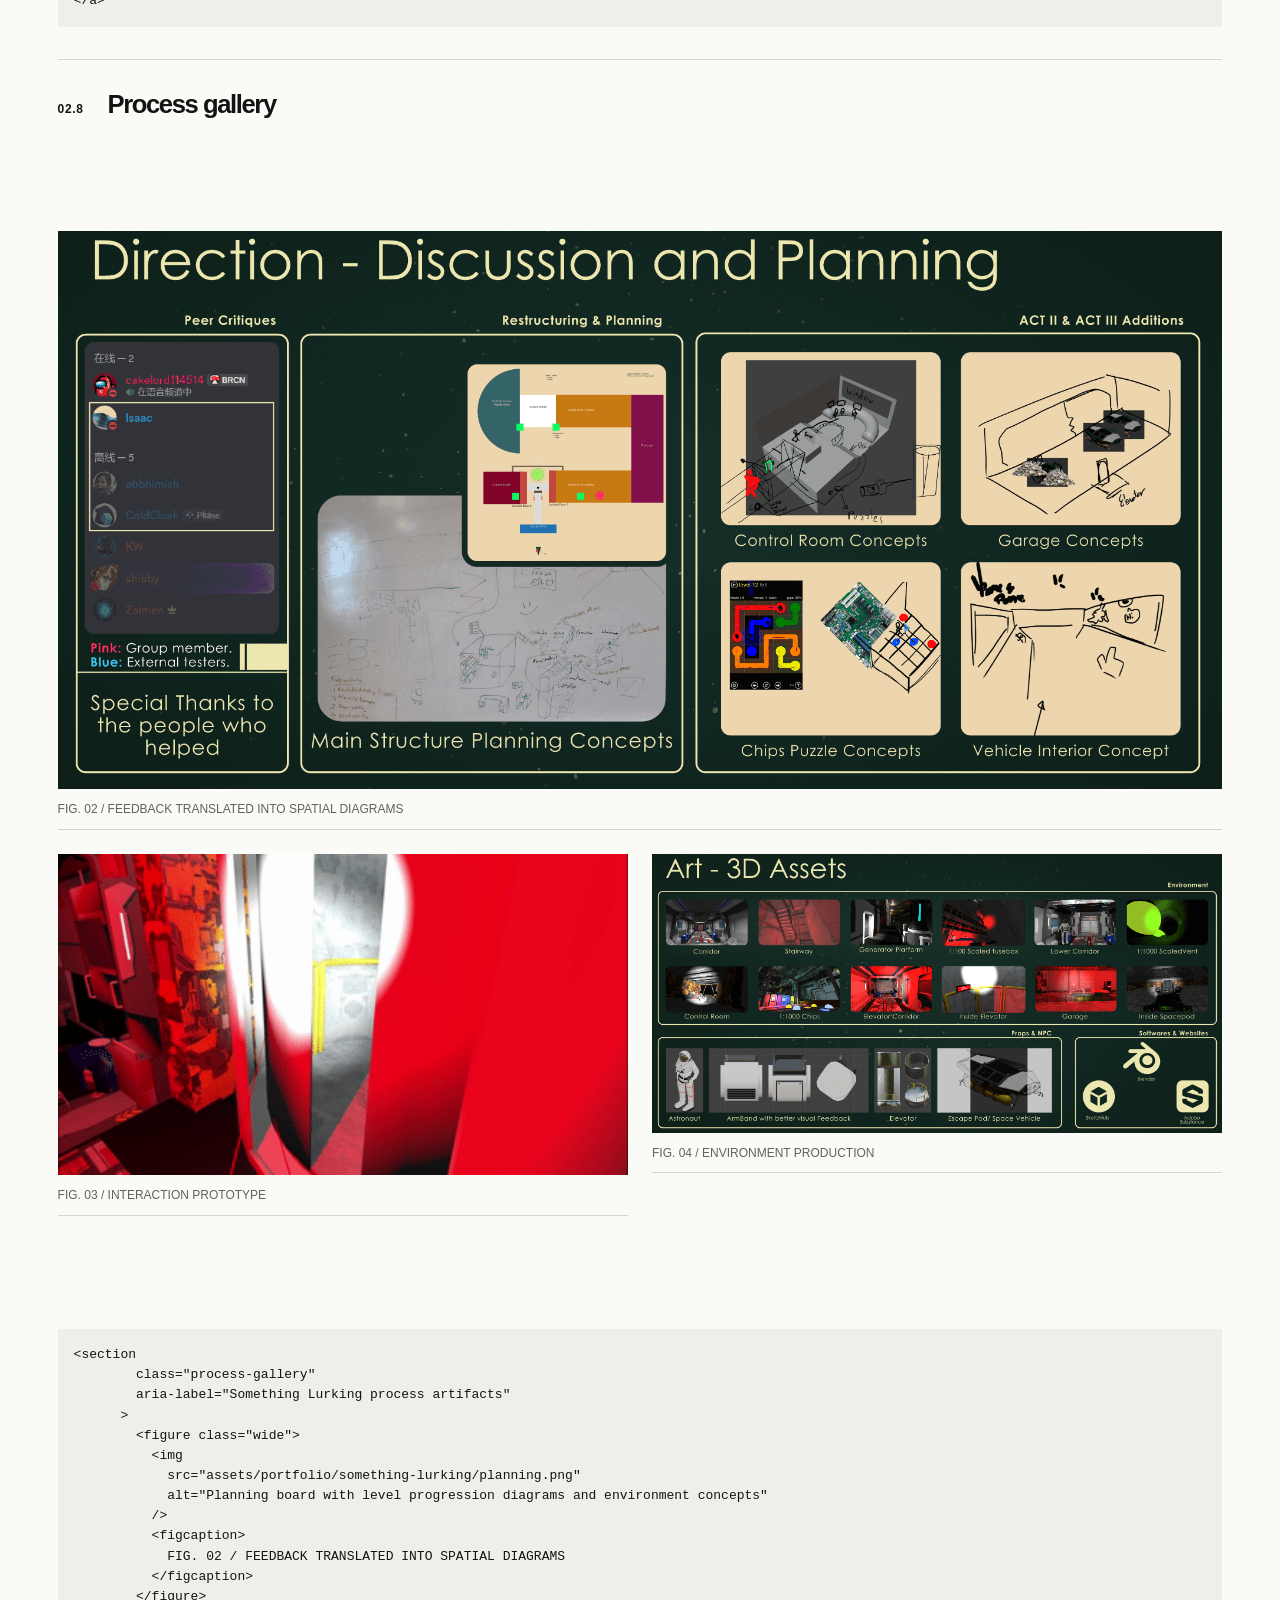
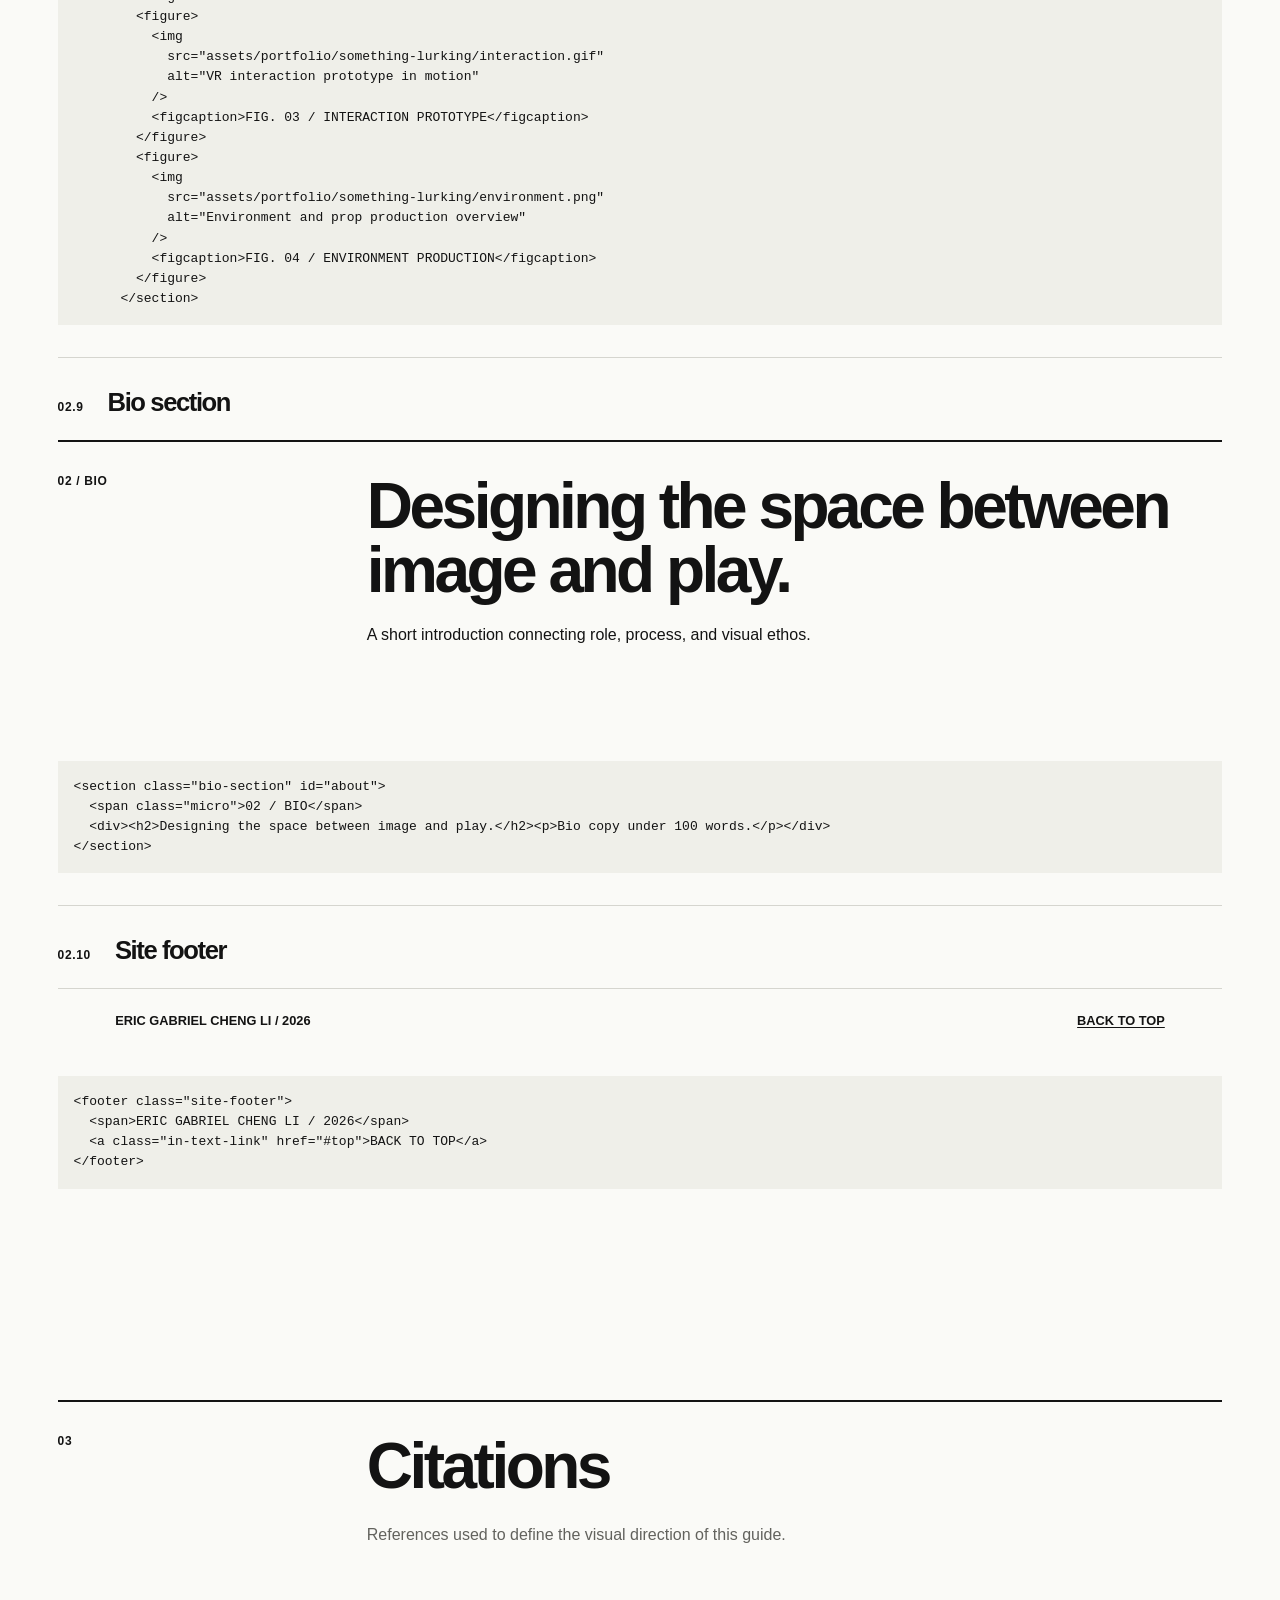
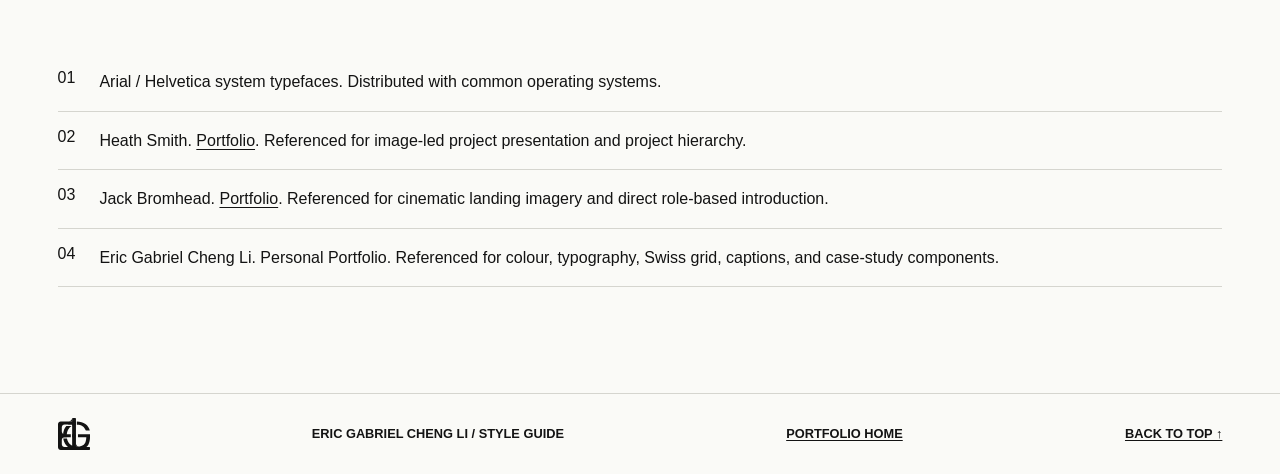
==== commit f3386d3a: "Remove in-text citation example and simplify guide navigation" ====
--- a/style-guide.html
+++ b/style-guide.html
@@ -15,10 +15,9 @@
         ><img src="assets/logo.svg" alt=""
       /></a>
       <nav aria-label="Style guide navigation">
-        <a class="in-text-link" href="index.html">HOME</a>
+        <a href="index.html">HOME</a>
         <a href="#text-elements">TYPE</a>
         <a href="#combined-elements">COMPONENTS</a>
-        <a href="#in-text-citation">IN-TEXT CITATION</a>
         <a href="#citations">CITATIONS</a>
       </nav>
       <span class="edition">STYLE GUIDE</span>
@@ -104,12 +103,6 @@
           </div>
           <p class="element-demo">Return to the <a class="in-text-link" href="index.html">portfolio</a>.</p>
           <pre><code>&lt;a class="in-text-link" href="index.html"&gt;portfolio&lt;/a&gt;</code></pre>
-        </article>
-
-        <article class="element" id="in-text-citation">
-          <div class="element-label"><span>01.5</span><h3>In-text citation</h3></div>
-          <p class="element-demo">The landing hero draws on the image-led opening of Heath Smith’s portfolio <a class="in-text-link" href="#source-heath-smith" aria-label="Reference 2: Heath Smith">[2]</a>.</p>
-          <pre><code>&lt;a class="in-text-link" href="#source-heath-smith" aria-label="Reference 2: Heath Smith"&gt;[2]&lt;/a&gt;</code></pre>
         </article>
       </section>
 
@@ -512,7 +505,7 @@
               operating systems.
             </p>
           </li>
-          <li id="source-heath-smith">
+          <li>
             <span>02</span>
             <p>
               Heath Smith.
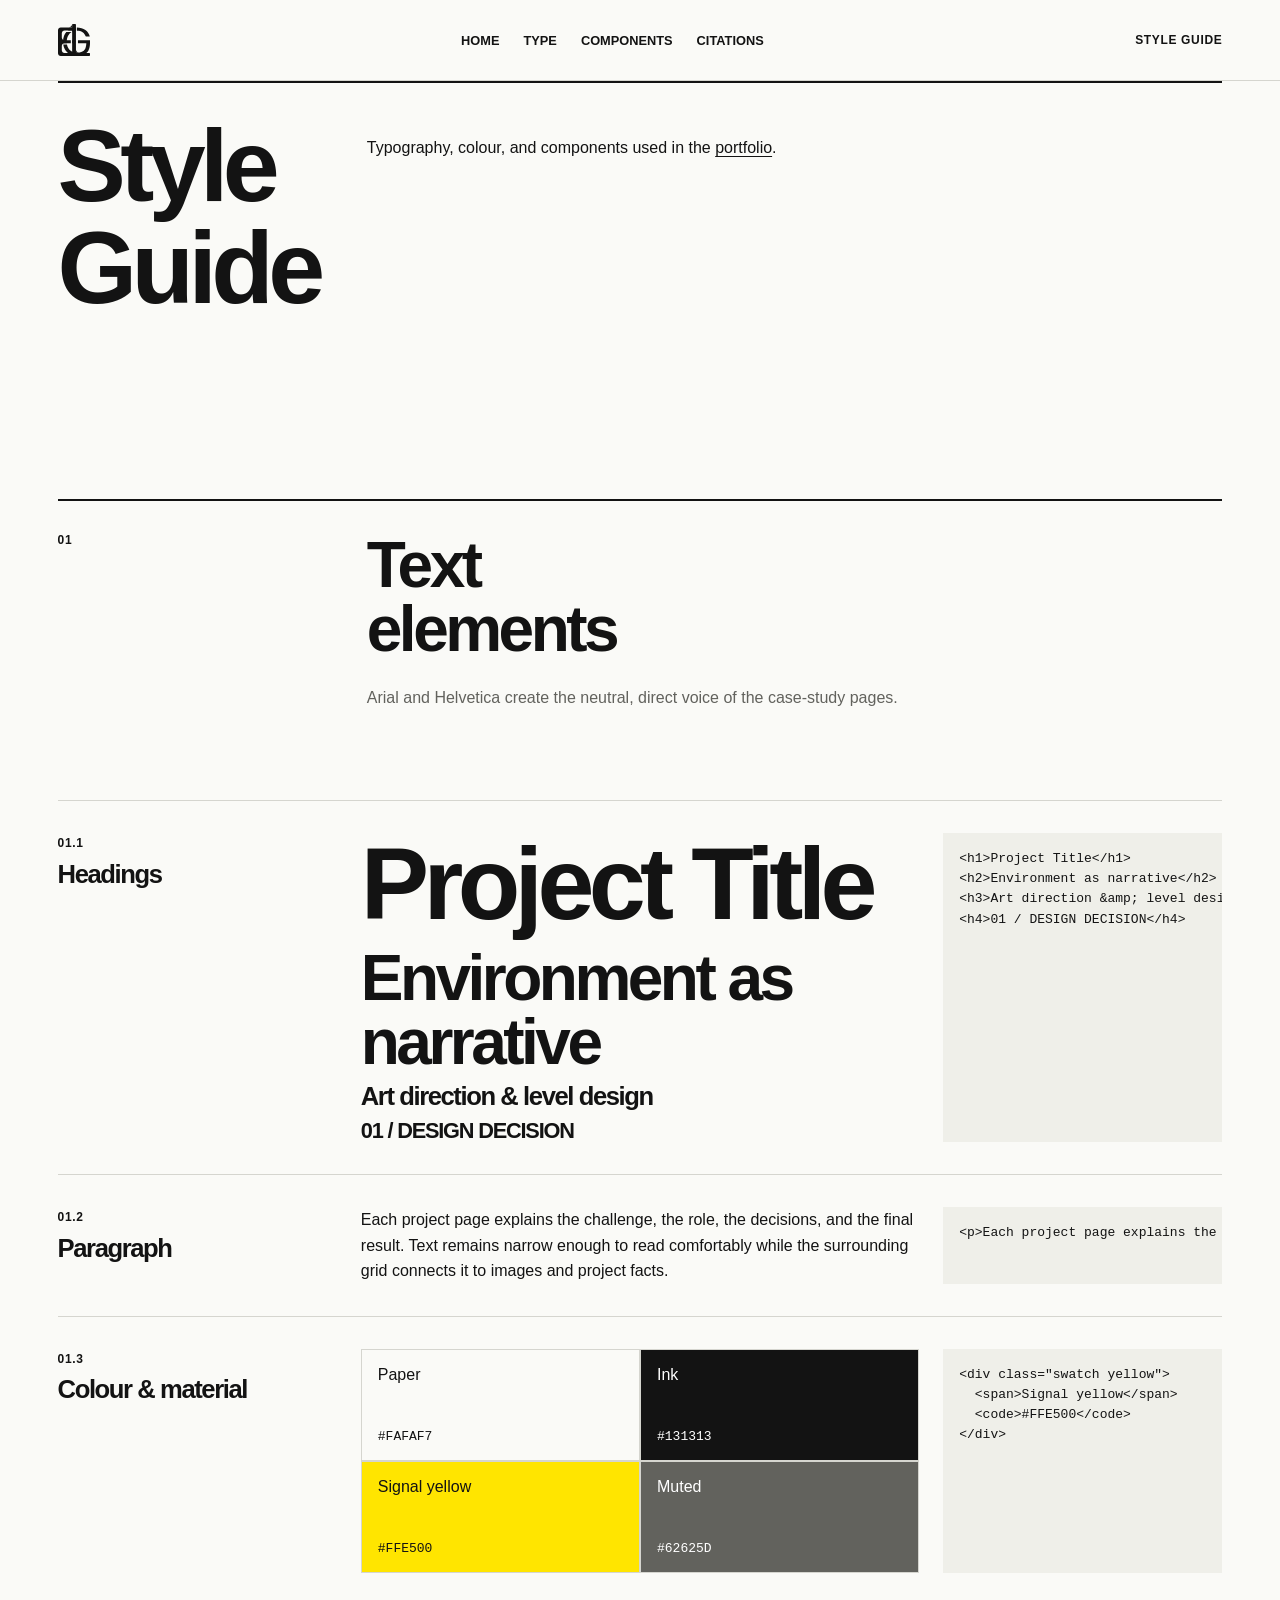
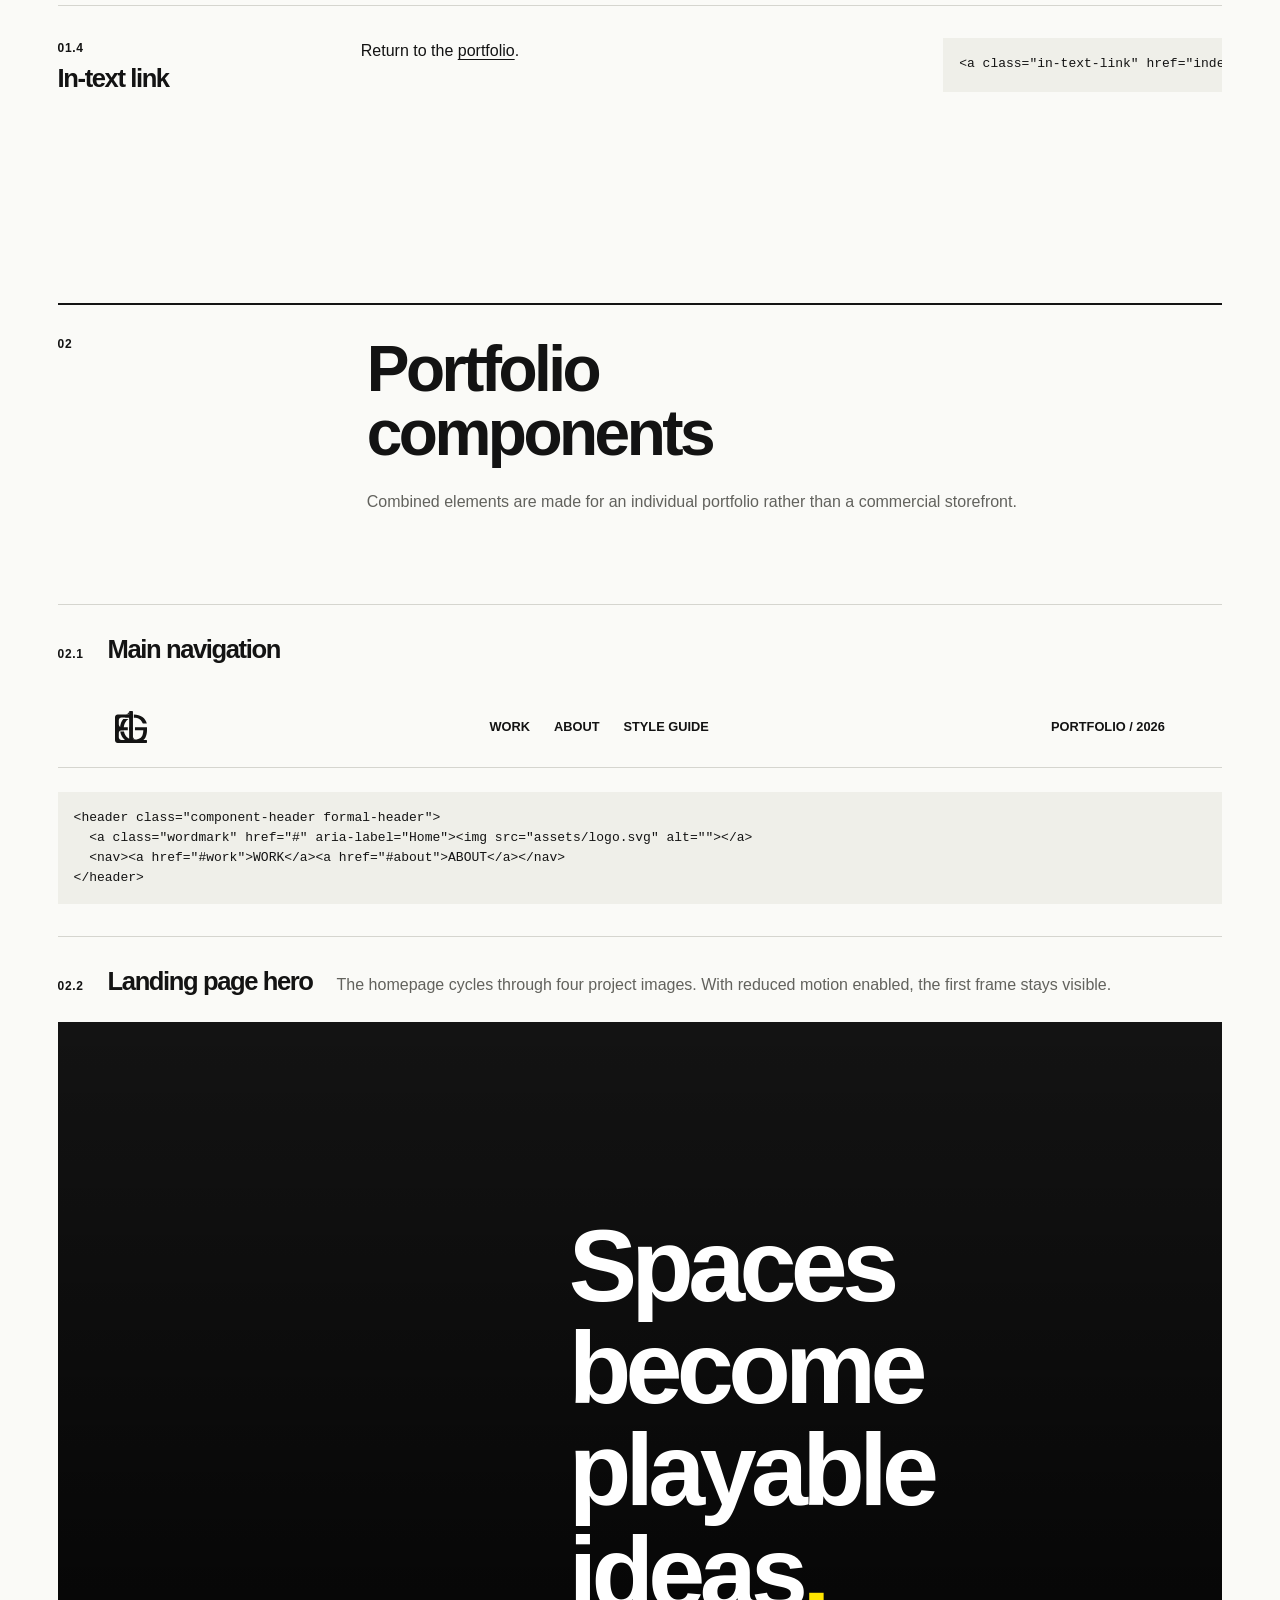
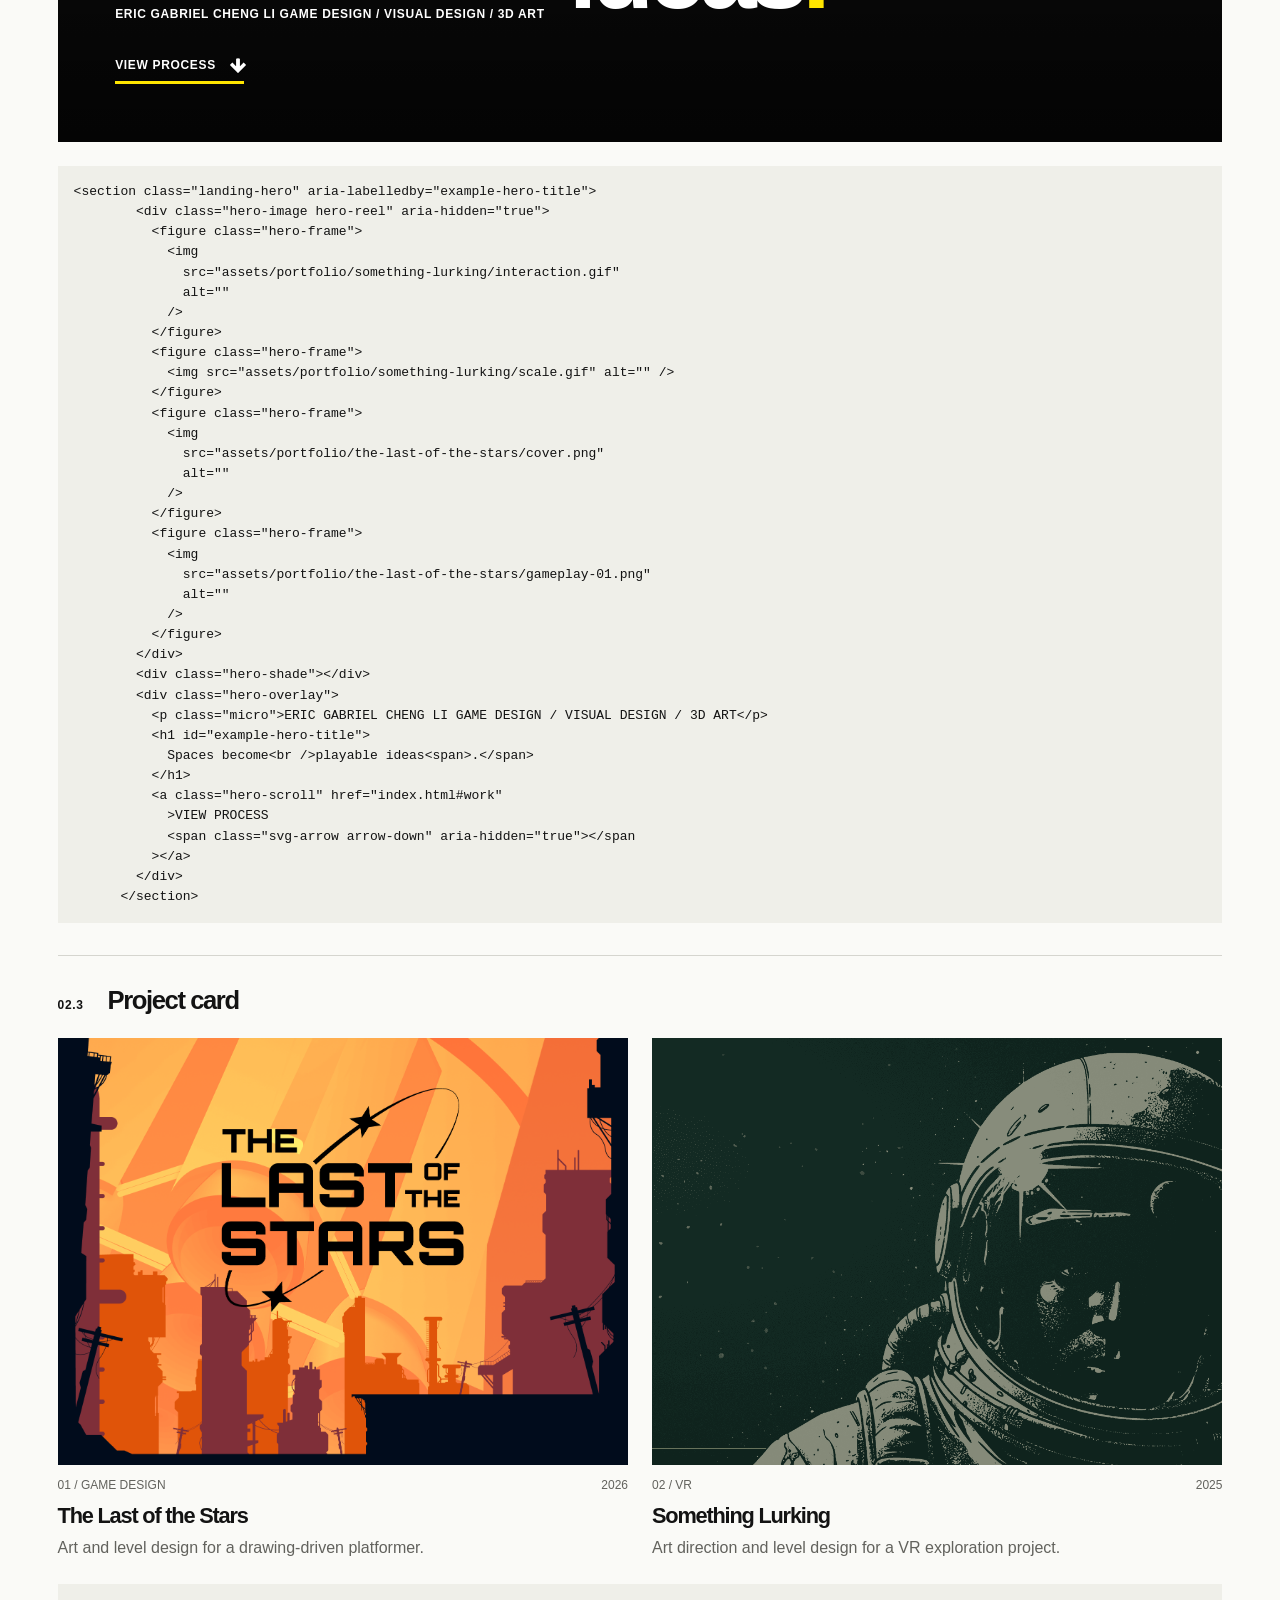
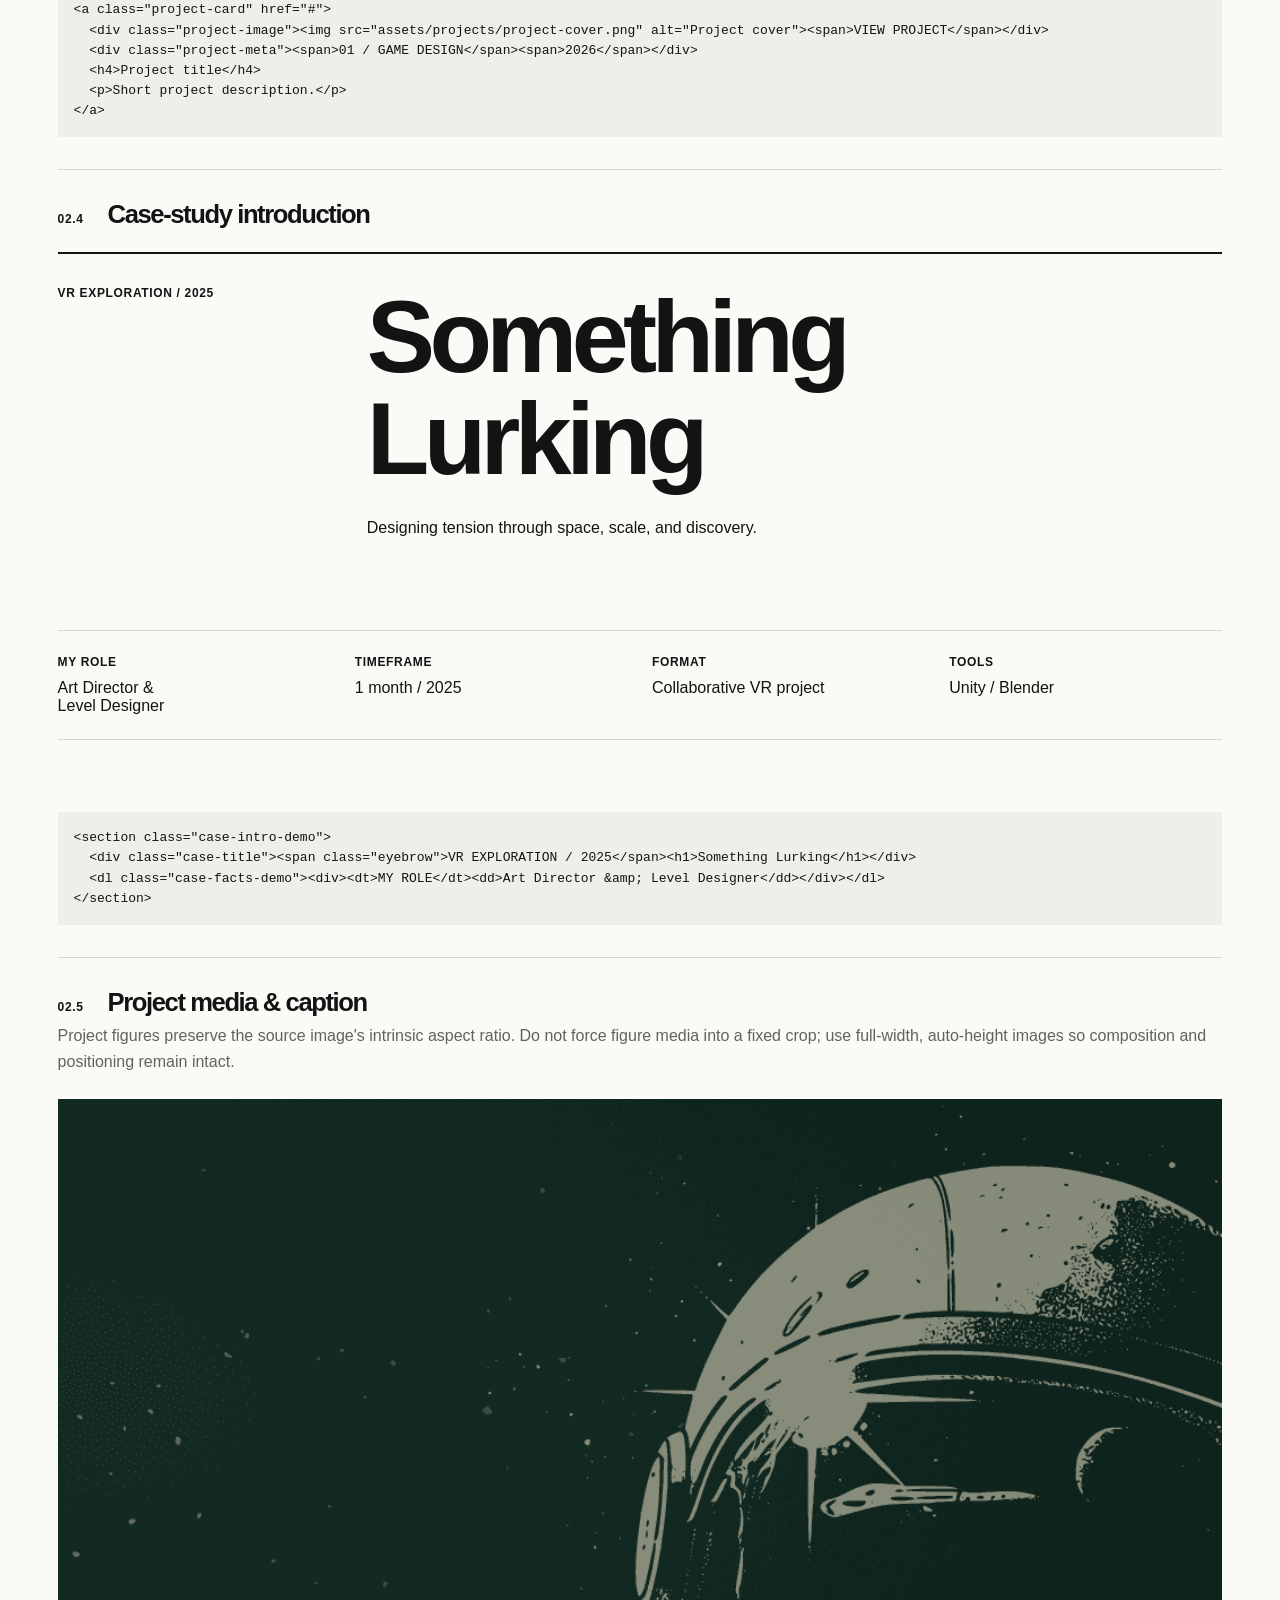
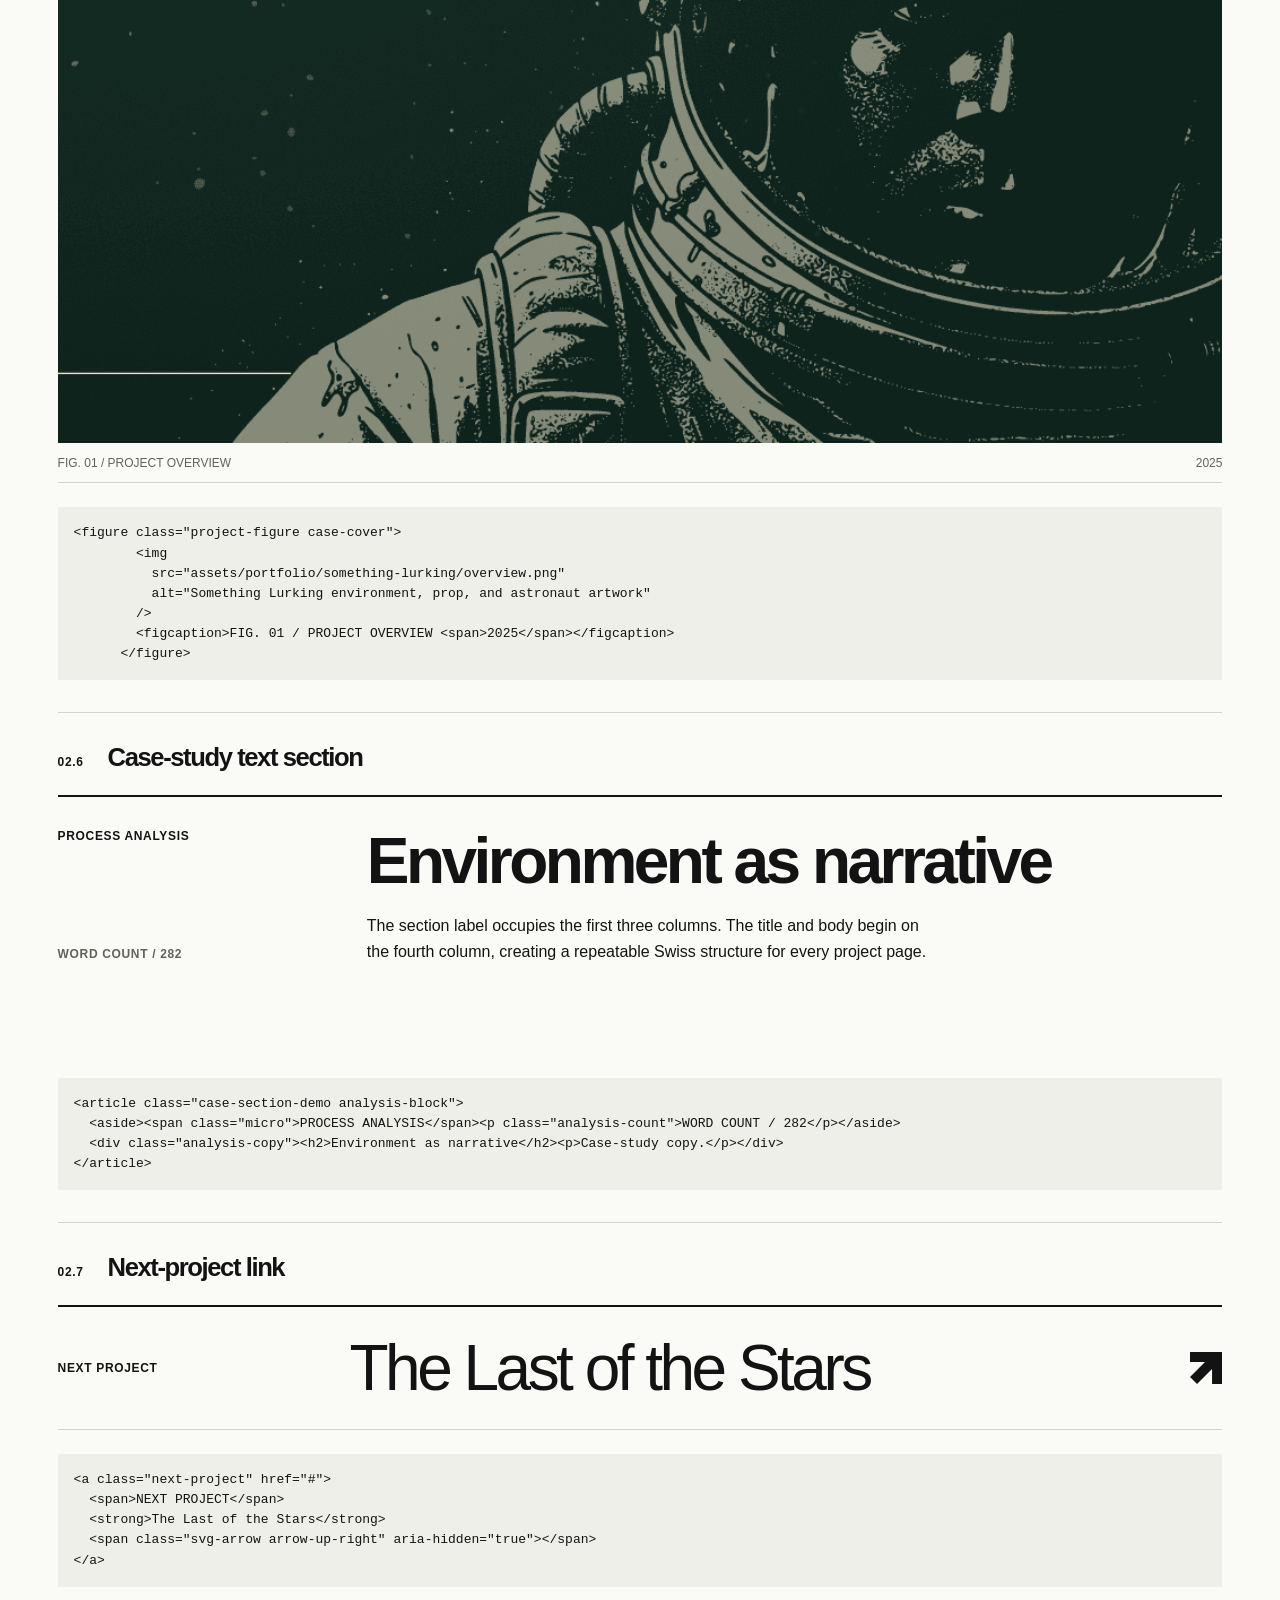
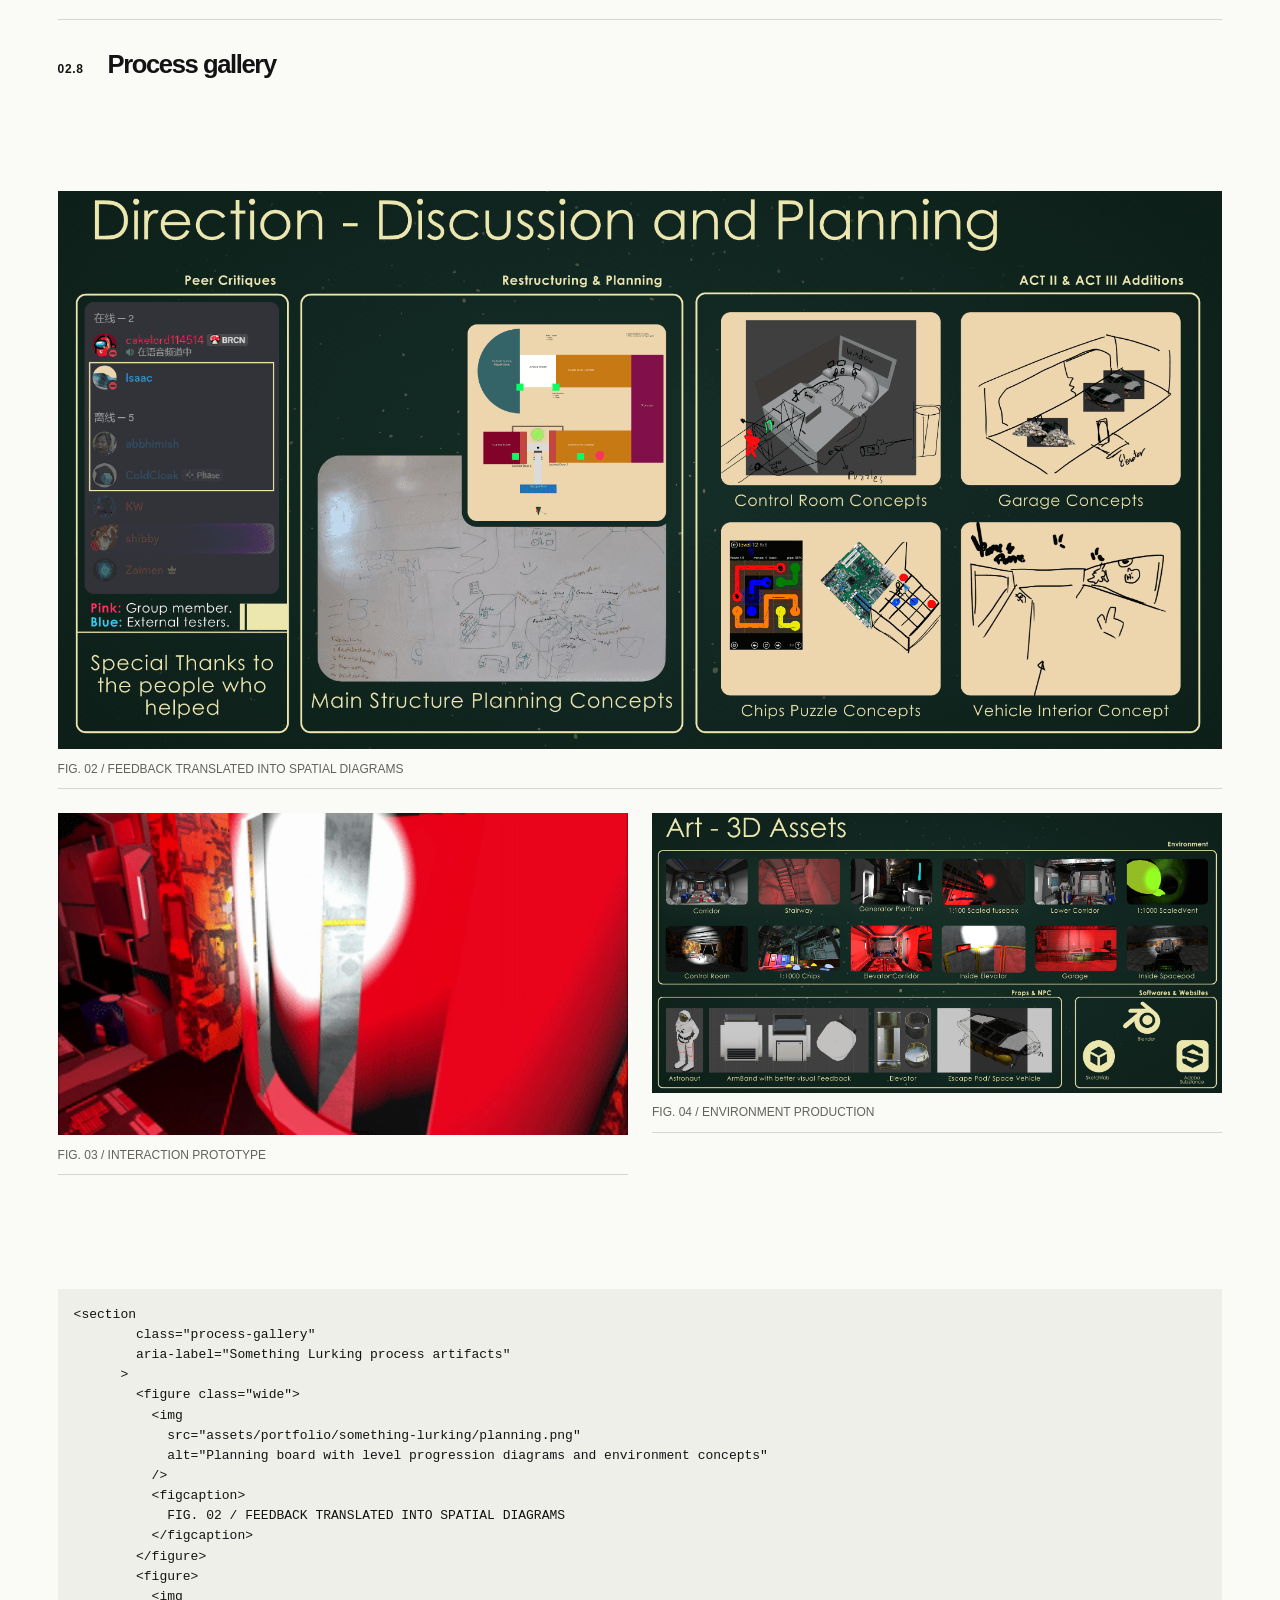
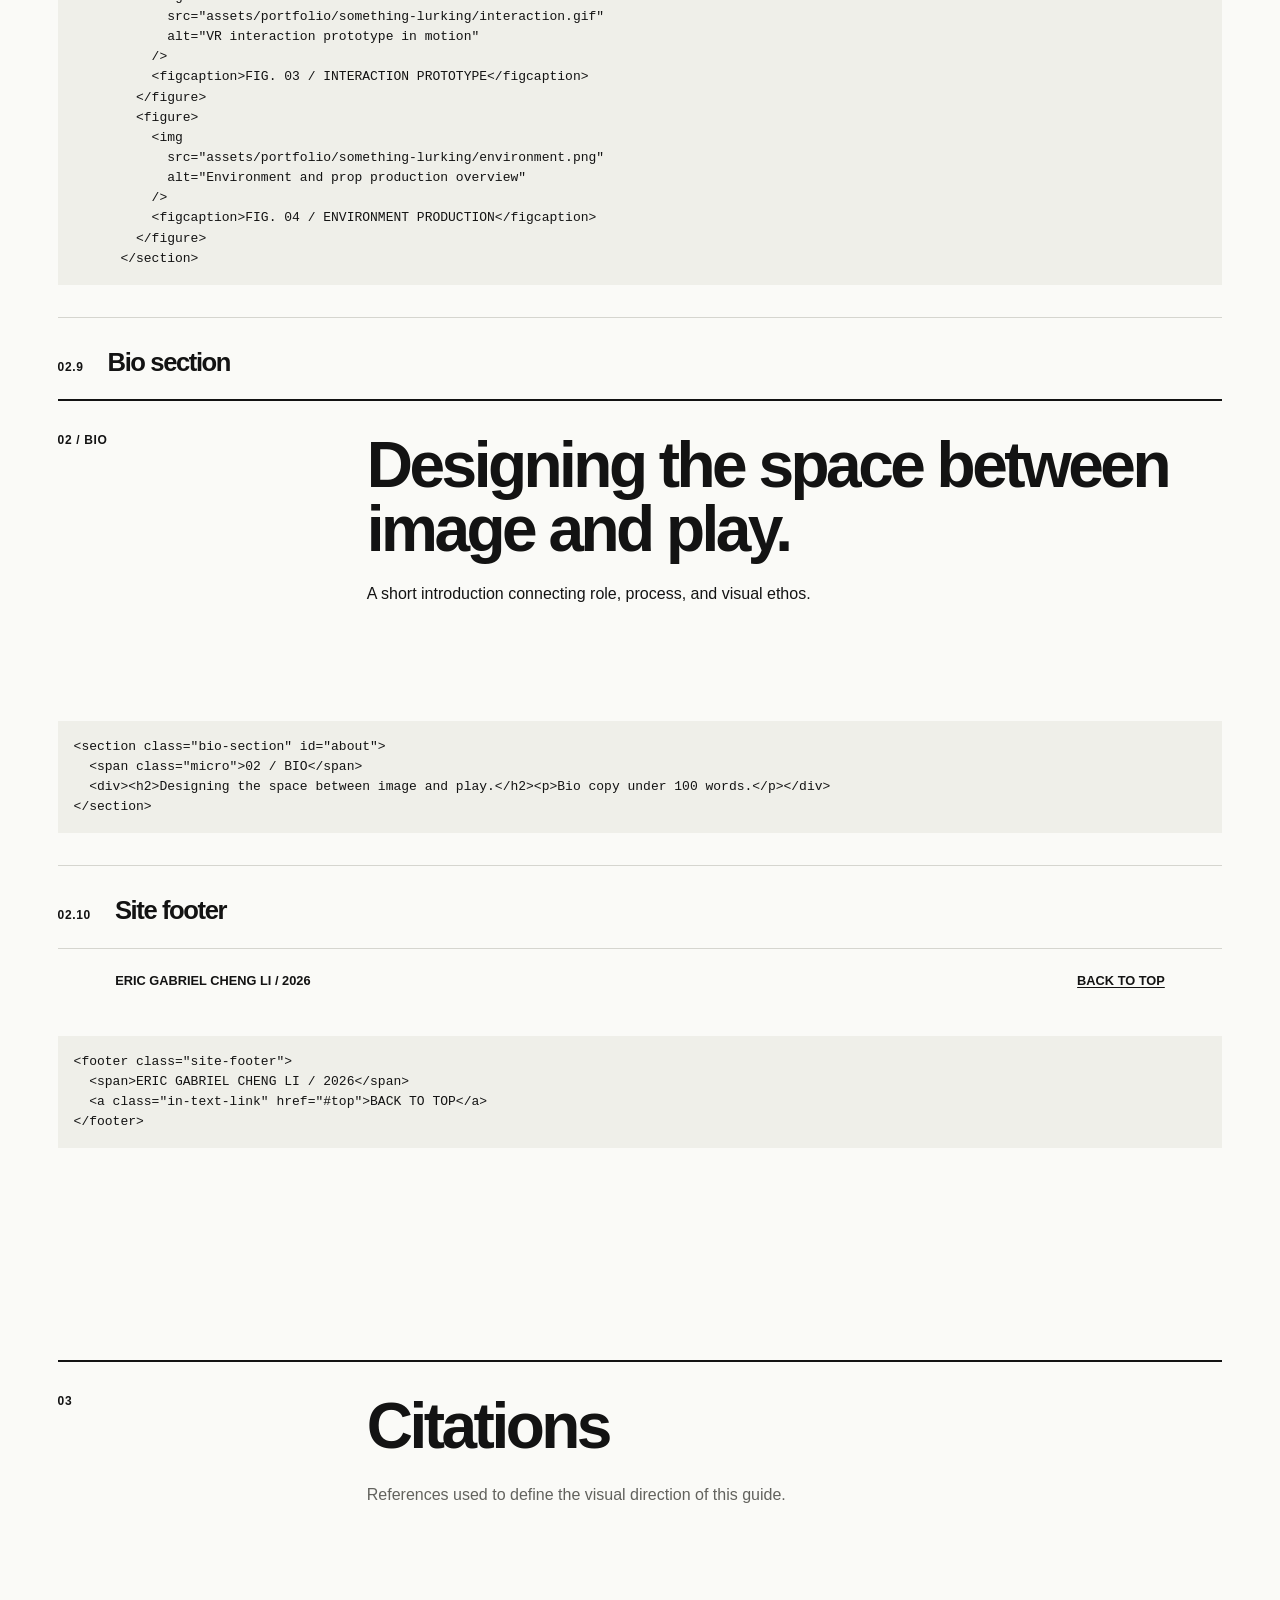
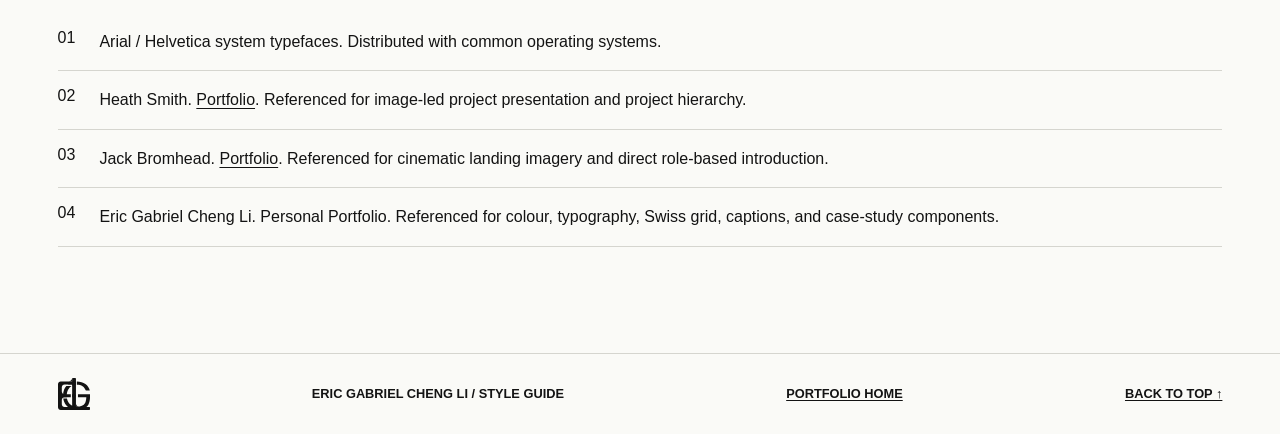
==== commit 11b70805: "Keep portfolio paragraph text on continuous source lines" ====
--- a/style-guide.html
+++ b/style-guide.html
@@ -26,19 +26,14 @@
     <main id="main">
       <section class="guide-intro" id="top">
         <h1>Style Guide</h1>
-        <p>Typography, colour, and components used in the
-          <a class="in-text-link" href="index.html">portfolio</a>.
-        </p>
+        <p>Typography, colour, and components used in the <a class="in-text-link" href="index.html">portfolio</a>.</p>
       </section>
 
       <section class="guide-section" id="text-elements">
         <header class="section-heading">
           <span class="section-number">01</span>
           <h2>Text<br />elements</h2>
-          <p>
-            Arial and Helvetica create the neutral, direct voice of the
-            case-study pages.
-          </p>
+          <p>Arial and Helvetica create the neutral, direct voice of the case-study pages.</p>
         </header>
 
         <article class="element">
@@ -64,12 +59,7 @@
             <h3>Paragraph</h3>
           </div>
           <div class="element-demo prose-demo">
-            <p>
-              Each project page explains the challenge, the role, the decisions,
-              and the final result. Text remains narrow enough to read
-              comfortably while the surrounding grid connects it to images and
-              project facts.
-            </p>
+            <p>Each project page explains the challenge, the role, the decisions, and the final result. Text remains narrow enough to read comfortably while the surrounding grid connects it to images and project facts.</p>
           </div>
           <pre><code>&lt;p&gt;Each project page explains the challenge, the role, the decisions, and the final result.&lt;/p&gt;</code></pre>
         </article>
@@ -110,10 +100,7 @@
         <header class="section-heading">
           <span class="section-number">02</span>
           <h2>Portfolio<br />components</h2>
-          <p>
-            Combined elements are made for an individual portfolio rather than a
-            commercial storefront.
-          </p>
+          <p>Combined elements are made for an individual portfolio rather than a commercial storefront.</p>
         </header>
 
         <article class="element element-wide">
@@ -143,9 +130,7 @@
           <div class="element-label">
             <span>02.2</span>
             <h3>Landing page hero</h3>
-            <p class="component-note">
-              The homepage cycles through four project images. With reduced motion enabled, the first frame stays visible.
-            </p>
+            <p class="component-note">The homepage cycles through four project images. With reduced motion enabled, the first frame stays visible.</p>
           </div>
           <div class="element-demo">
             <section class="landing-hero" aria-labelledby="example-hero-title">
@@ -177,10 +162,7 @@
               </div>
               <div class="hero-shade"></div>
               <div class="hero-overlay">
-                <p class="micro">
-                  ERIC GABRIEL CHENG LI<br />GAME DESIGN / VISUAL DESIGN / 3D
-                  ART
-                </p>
+                <p class="micro">ERIC GABRIEL CHENG LI GAME DESIGN / VISUAL DESIGN / 3D ART</p>
                 <h1 id="example-hero-title">
                   Spaces become<br />playable ideas<span>.</span>
                 </h1>
@@ -217,9 +199,7 @@
         &lt;/div&gt;
         &lt;div class="hero-shade"&gt;&lt;/div&gt;
         &lt;div class="hero-overlay"&gt;
-          &lt;p class="micro"&gt;
-            ERIC GABRIEL CHENG LI&lt;br /&gt;GAME DESIGN / VISUAL DESIGN / 3D ART
-          &lt;/p&gt;
+          &lt;p class="micro"&gt;ERIC GABRIEL CHENG LI GAME DESIGN / VISUAL DESIGN / 3D ART&lt;/p&gt;
           &lt;h1 id="example-hero-title"&gt;
             Spaces become&lt;br /&gt;playable ideas&lt;span&gt;.&lt;/span&gt;
           &lt;/h1&gt;
@@ -267,9 +247,7 @@
                 <span>02 / VR</span><span>2025</span>
               </div>
               <h4>Something Lurking</h4>
-              <p>
-                Art direction and level design for a VR exploration project.
-              </p>
+              <p>Art direction and level design for a VR exploration project.</p>
             </a>
           </div>
           <pre><code>&lt;a class="project-card" href="#"&gt;
@@ -321,11 +299,7 @@
           <div class="element-label">
             <span>02.5</span>
             <h3>Project media &amp; caption</h3>
-            <p class="component-note">
-              Project figures preserve the source image's intrinsic aspect ratio.
-              Do not force figure media into a fixed crop; use full-width,
-              auto-height images so composition and positioning remain intact.
-            </p>
+            <p class="component-note">Project figures preserve the source image's intrinsic aspect ratio. Do not force figure media into a fixed crop; use full-width, auto-height images so composition and positioning remain intact.</p>
           </div>
           <div class="element-demo">
             <figure class="project-figure case-cover">
@@ -357,11 +331,7 @@
             </aside>
             <div class="analysis-copy">
               <h2>Environment as narrative</h2>
-              <p>
-                The section label occupies the first three columns. The title
-                and body begin on the fourth column, creating a repeatable Swiss
-                structure for every project page.
-              </p>
+              <p>The section label occupies the first three columns. The title and body begin on the fourth column, creating a repeatable Swiss structure for every project page.</p>
             </div>
           </div>
           <pre><code>&lt;article class="case-section-demo analysis-block"&gt;
@@ -462,9 +432,7 @@
             <span class="eyebrow">02 / BIO</span>
             <div>
               <h2>Designing the space between image and play.</h2>
-              <p>
-                A short introduction connecting role, process, and visual ethos.
-              </p>
+              <p>A short introduction connecting role, process, and visual ethos.</p>
             </div>
           </div>
           <pre><code>&lt;section class="bio-section" id="about"&gt;
@@ -500,34 +468,19 @@
         <ul class="citation-list">
           <li>
             <span>01</span>
-            <p>
-              Arial / Helvetica system typefaces. Distributed with common
-              operating systems.
-            </p>
+            <p>Arial / Helvetica system typefaces. Distributed with common operating systems.</p>
           </li>
           <li>
             <span>02</span>
-            <p>
-              Heath Smith.
-              <a class="in-text-link" href="https://heathsmith.net/index.php/portfolio/">Portfolio</a
-              >. Referenced for image-led project presentation and project
-              hierarchy.
-            </p>
+            <p>Heath Smith. <a class="in-text-link" href="https://heathsmith.net/index.php/portfolio/">Portfolio</a>. Referenced for image-led project presentation and project hierarchy.</p>
           </li>
           <li>
             <span>03</span>
-            <p>
-              Jack Bromhead.
-              <a class="in-text-link" href="https://www.jackbromhead.com/">Portfolio</a>. Referenced
-              for cinematic landing imagery and direct role-based introduction.
-            </p>
+            <p>Jack Bromhead. <a class="in-text-link" href="https://www.jackbromhead.com/">Portfolio</a>. Referenced for cinematic landing imagery and direct role-based introduction.</p>
           </li>
           <li>
             <span>04</span>
-            <p>
-              Eric Gabriel Cheng Li. Personal Portfolio. Referenced for colour,
-              typography, Swiss grid, captions, and case-study components.
-            </p>
+            <p>Eric Gabriel Cheng Li. Personal Portfolio. Referenced for colour, typography, Swiss grid, captions, and case-study components.</p>
           </li>
         </ul>
       </section>
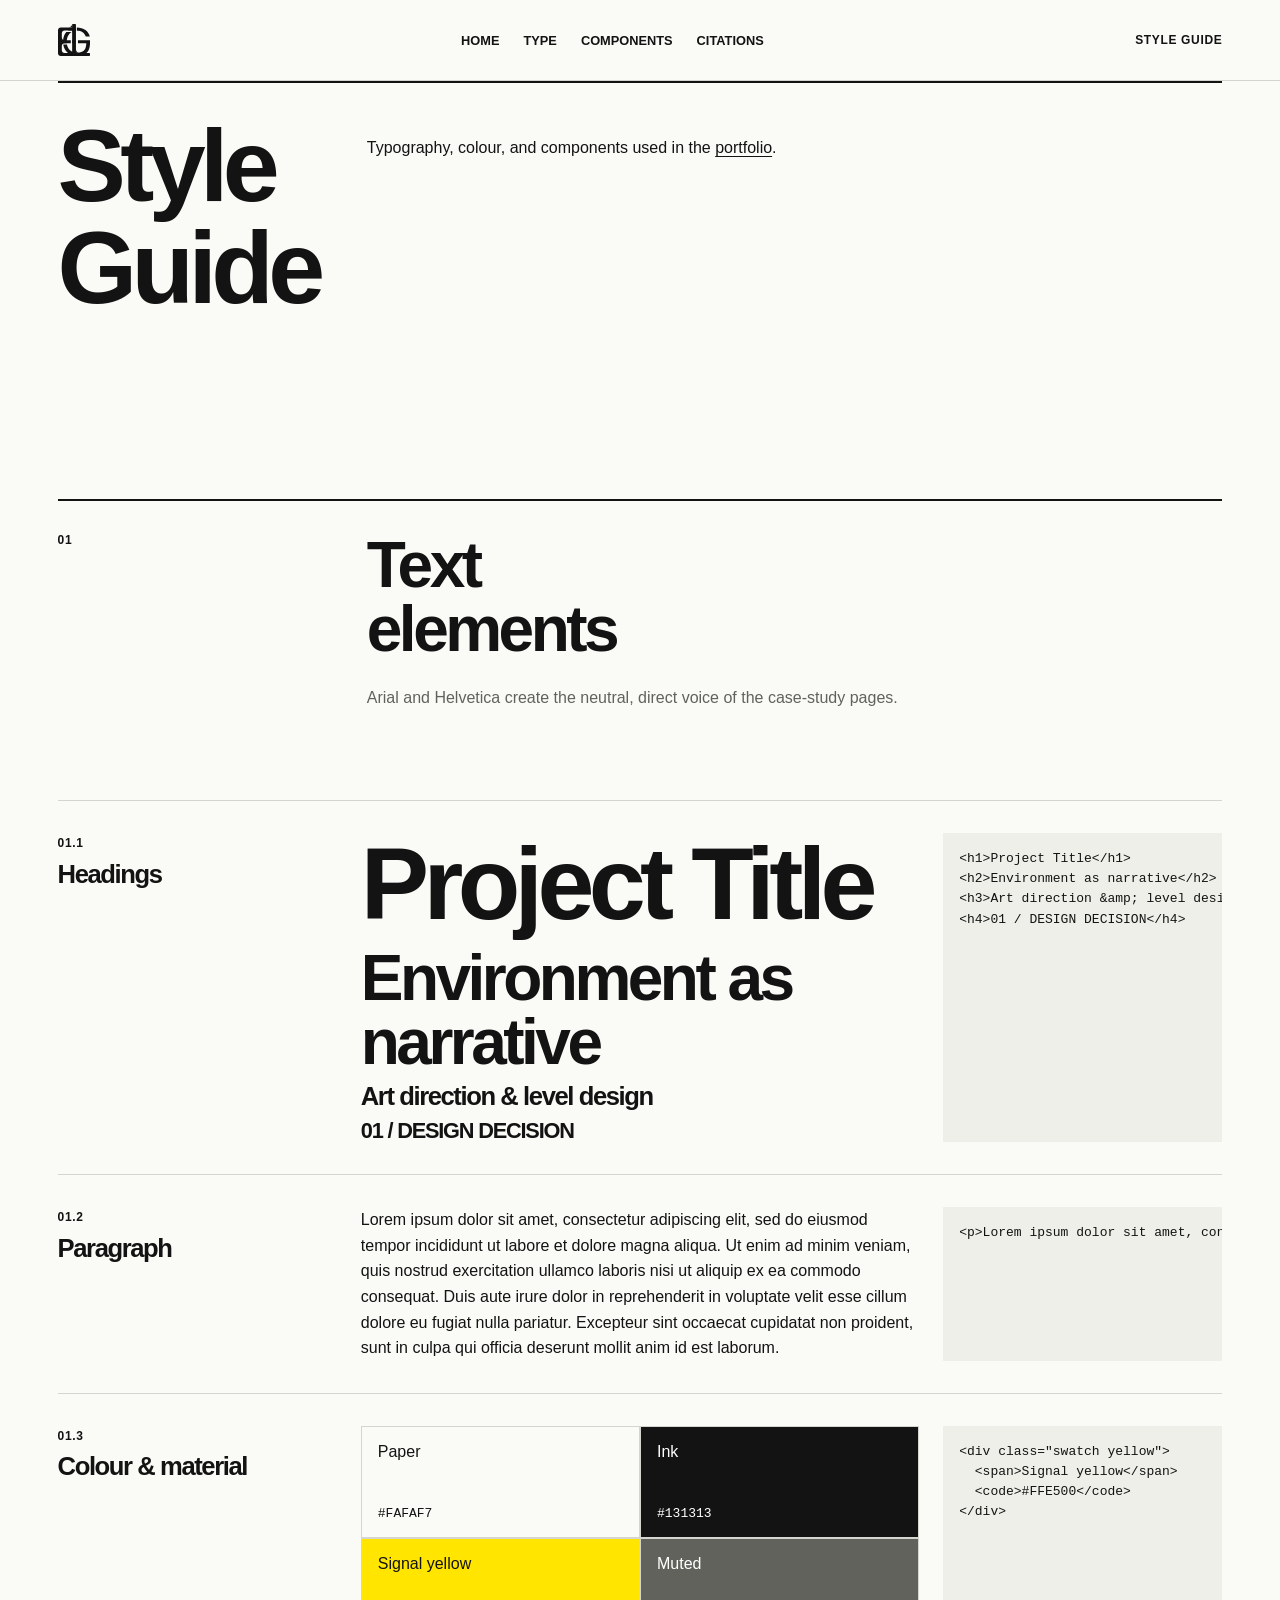
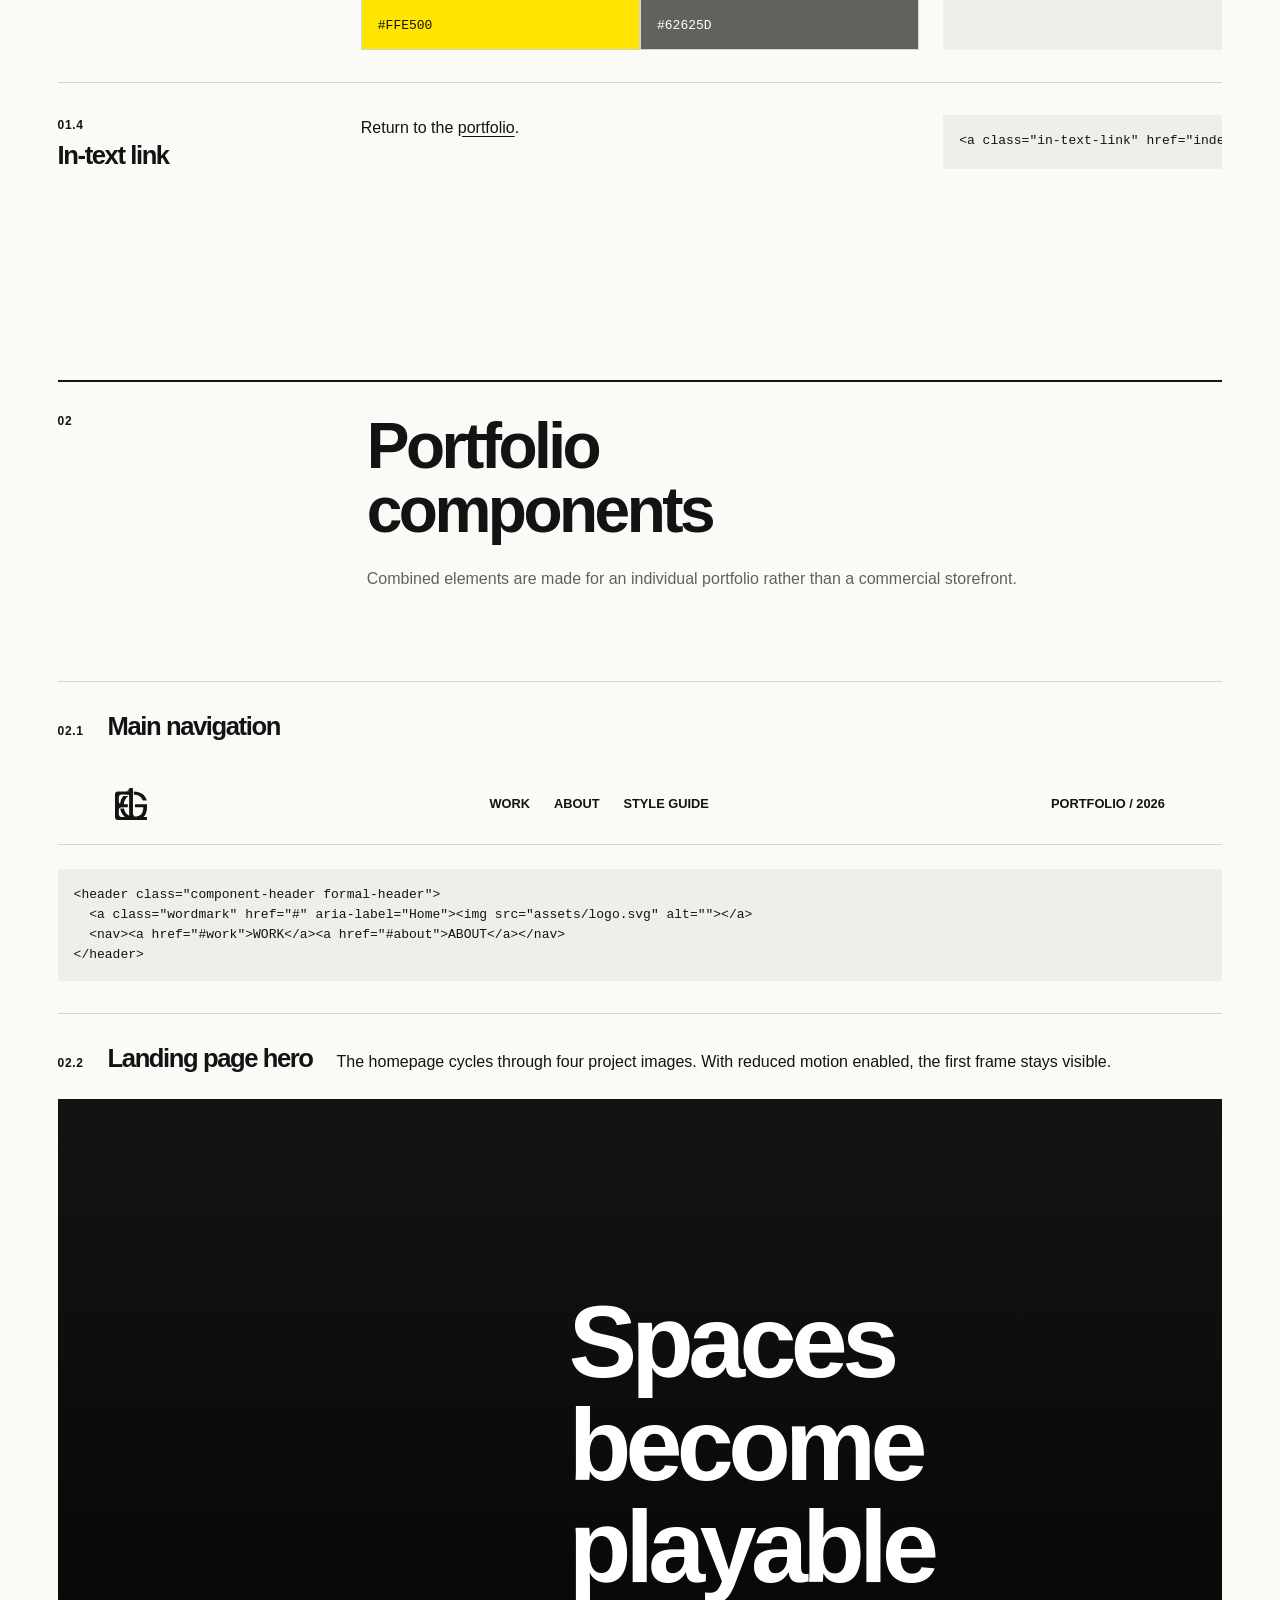
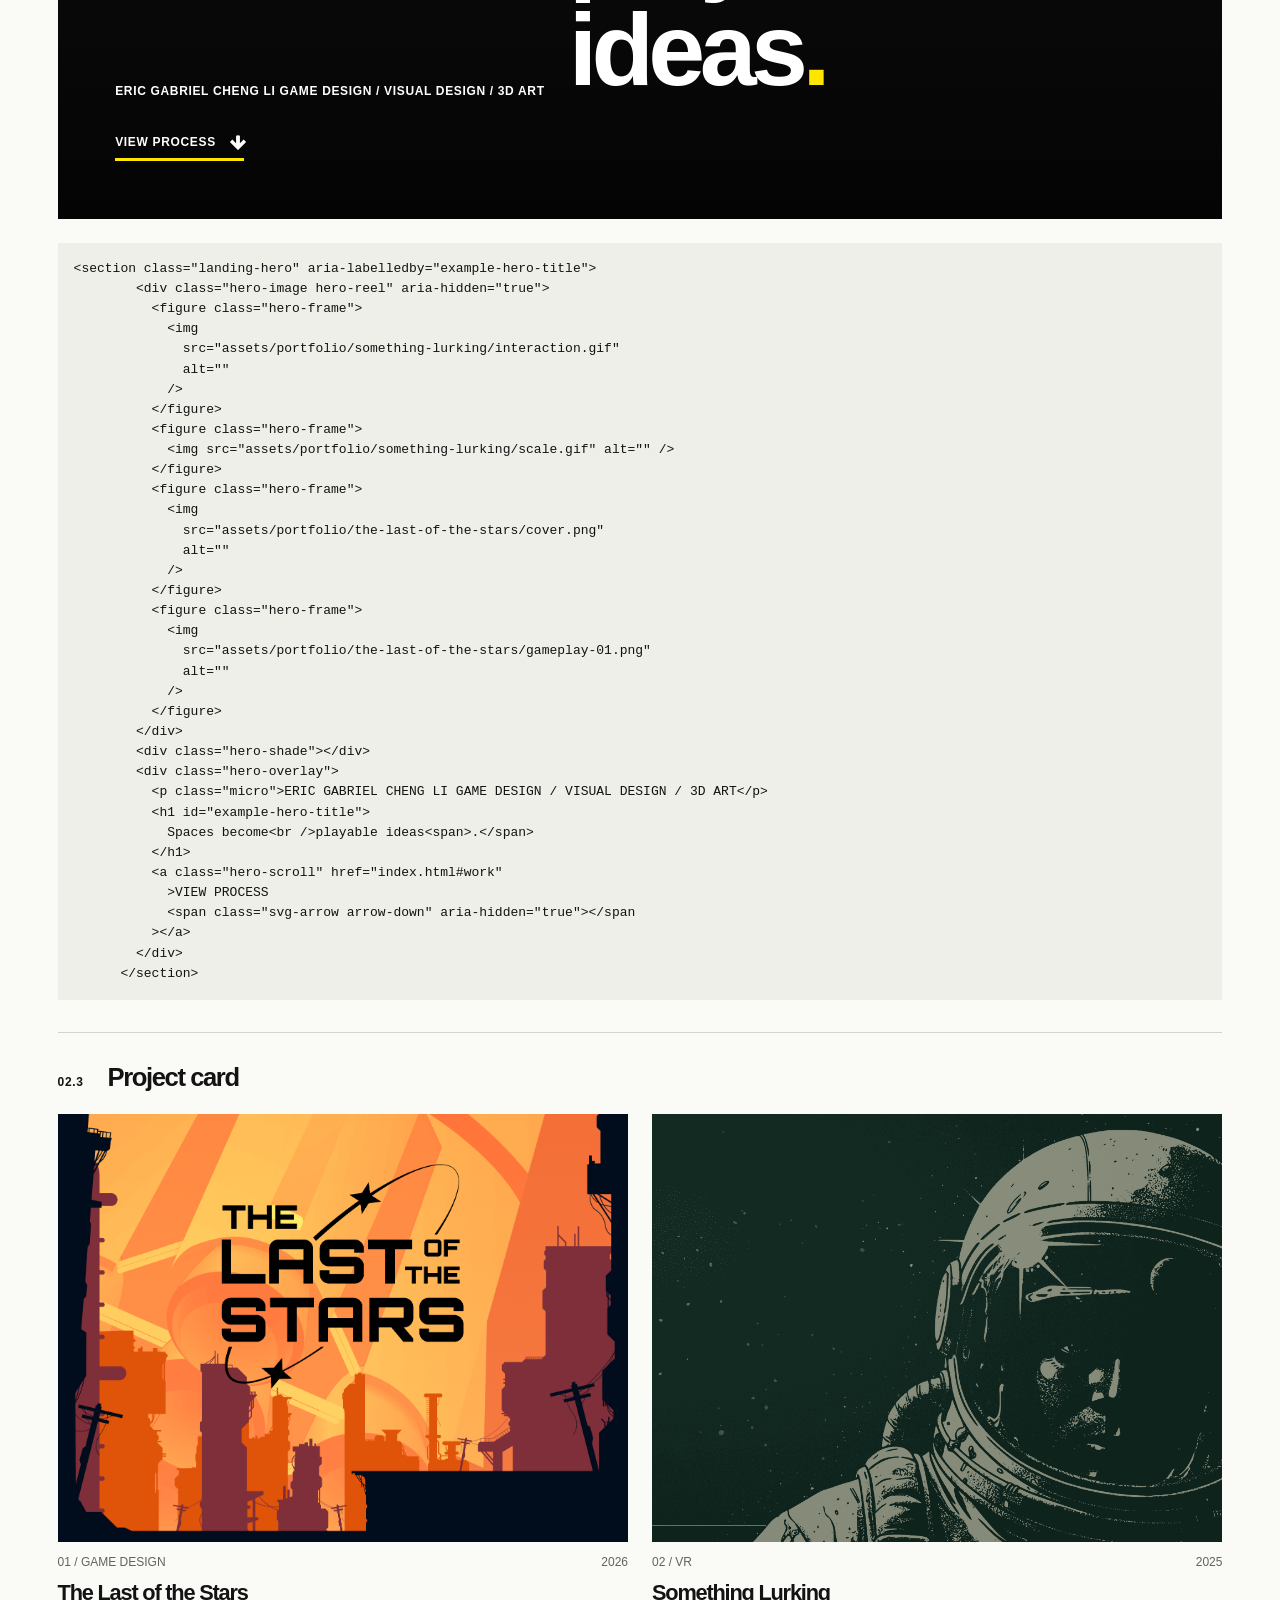
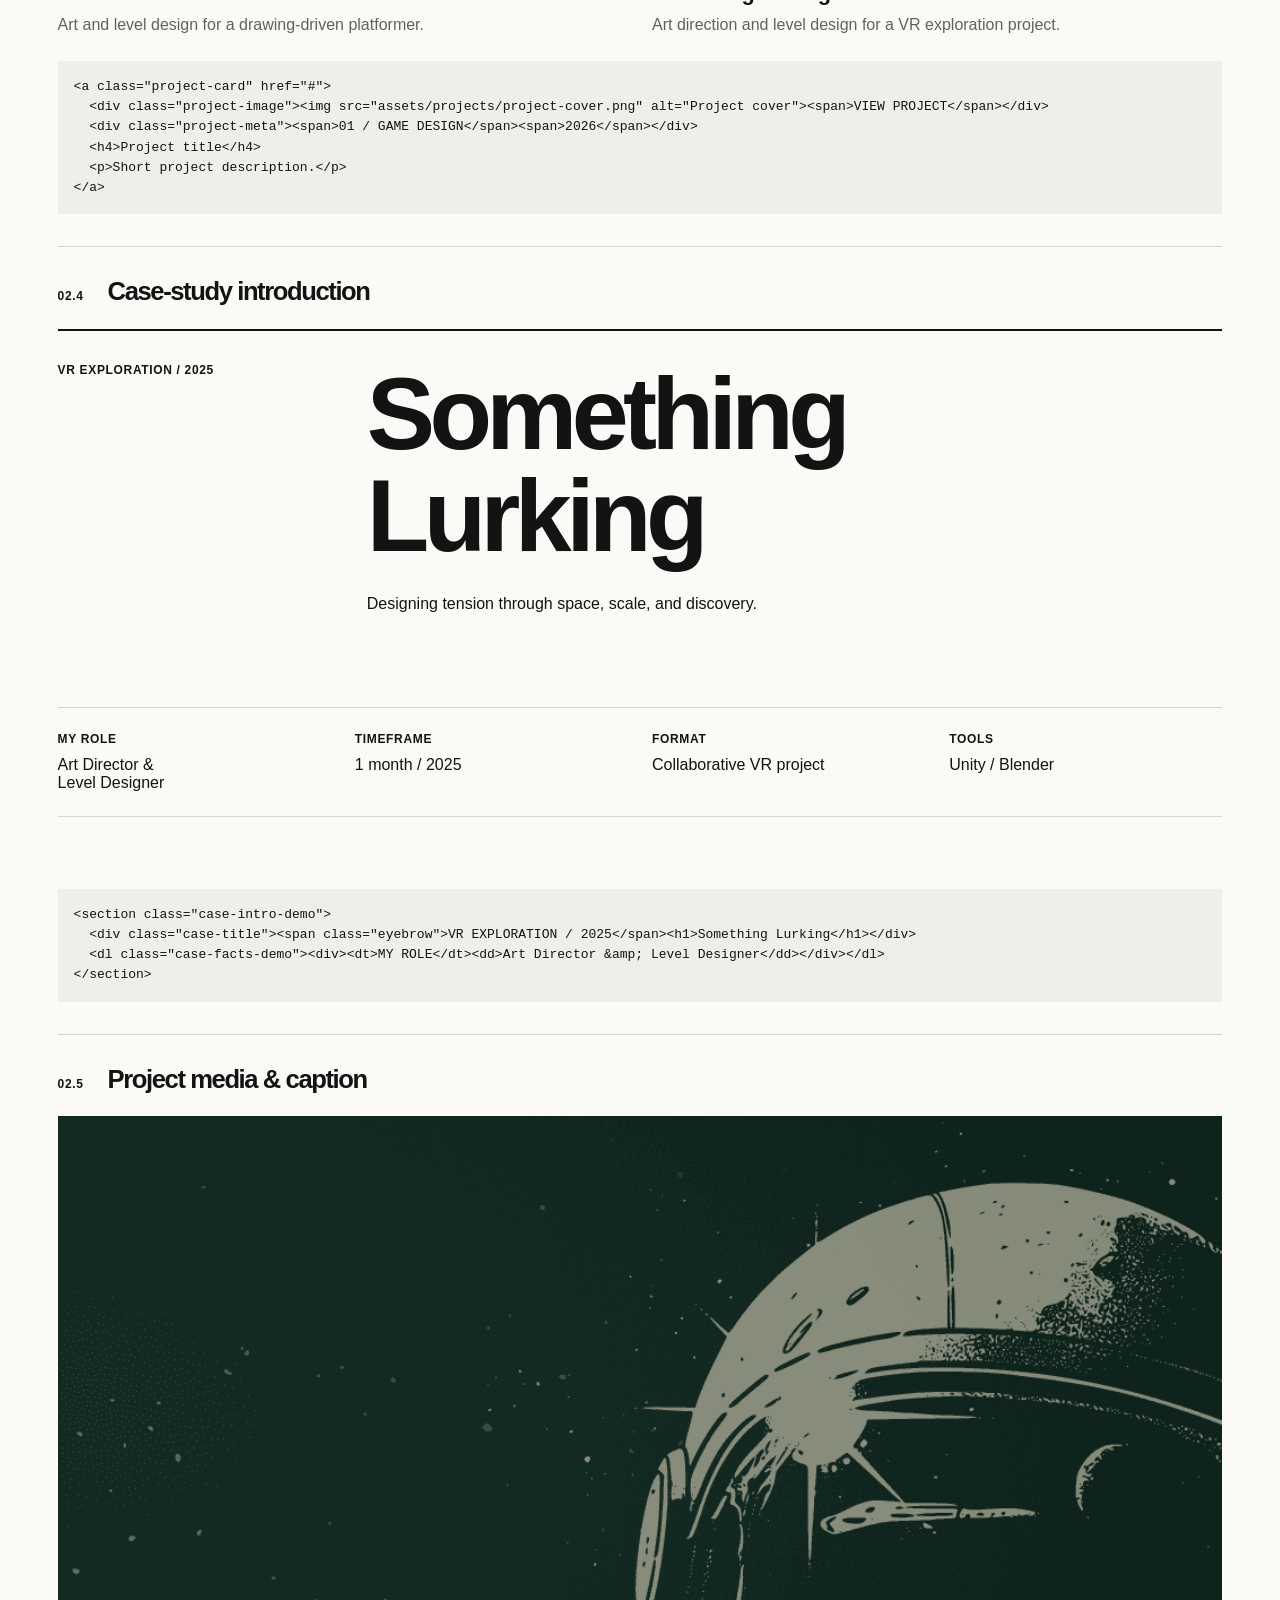
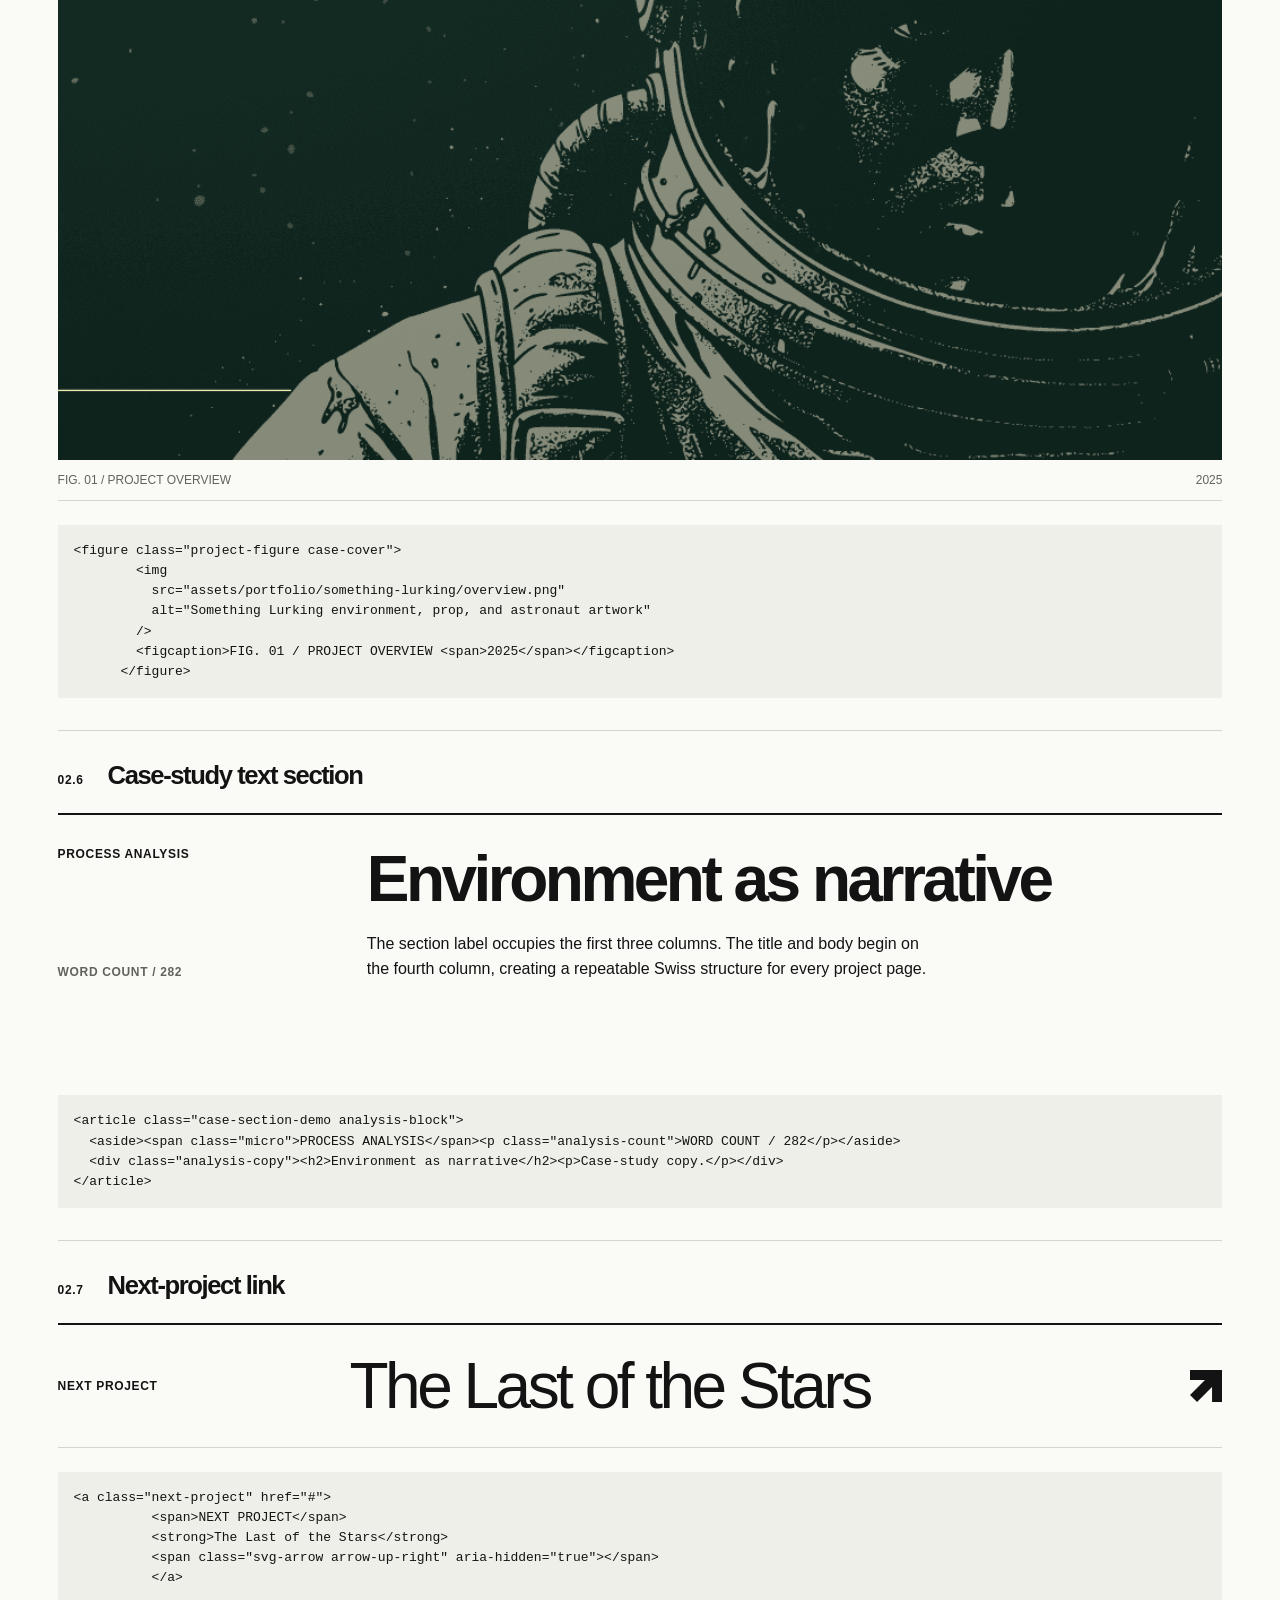
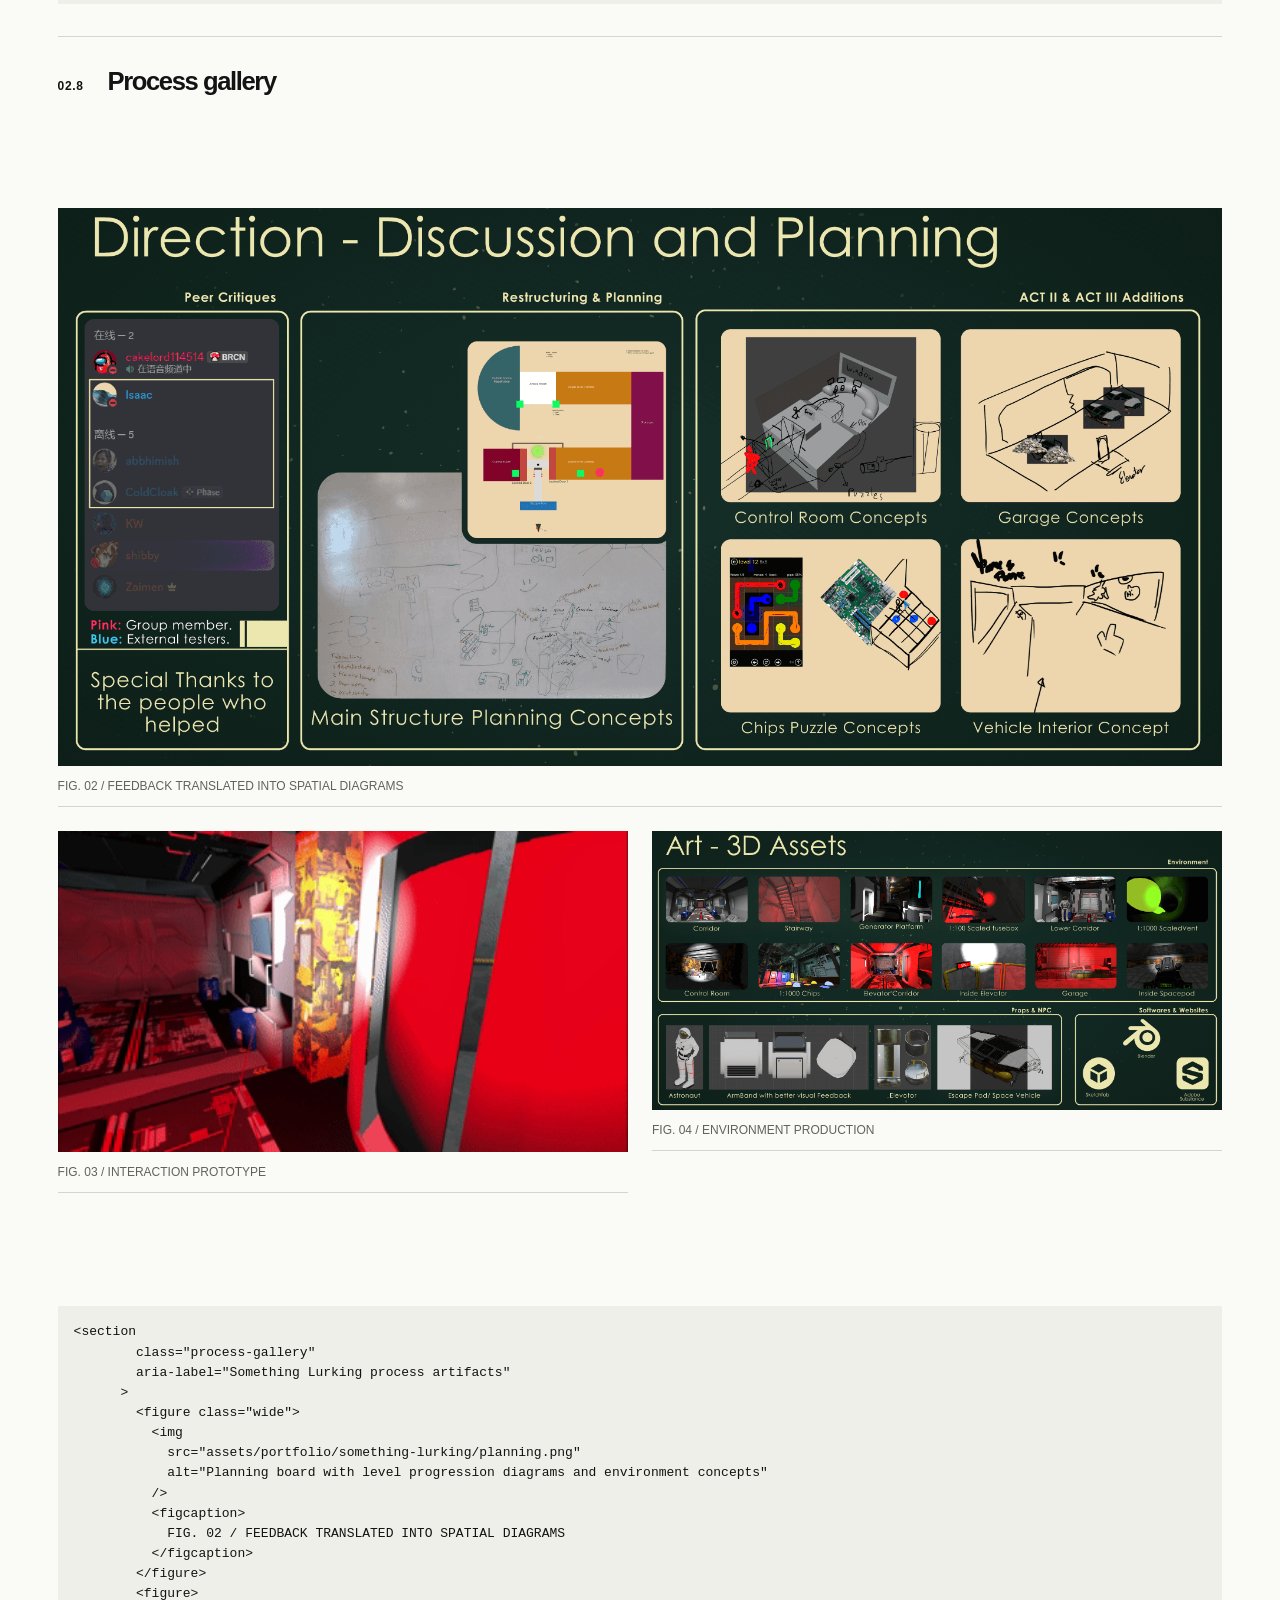
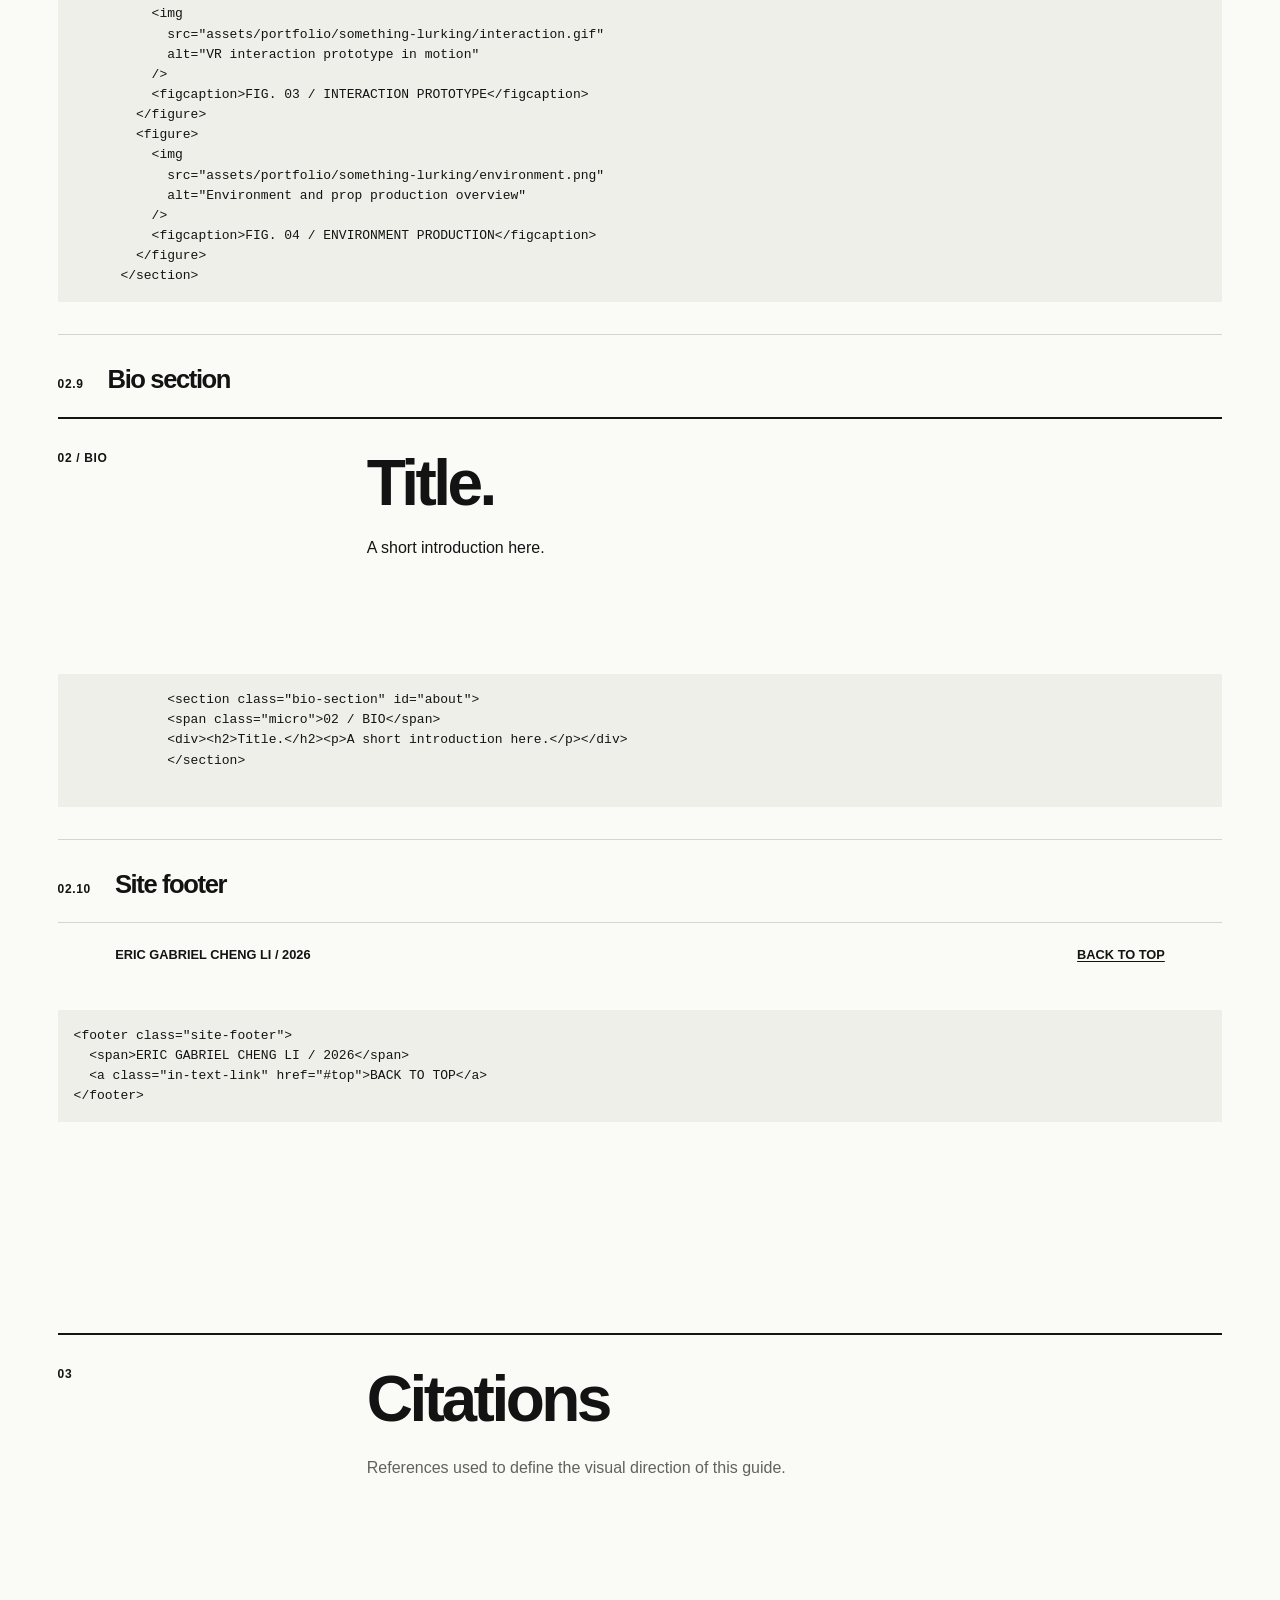
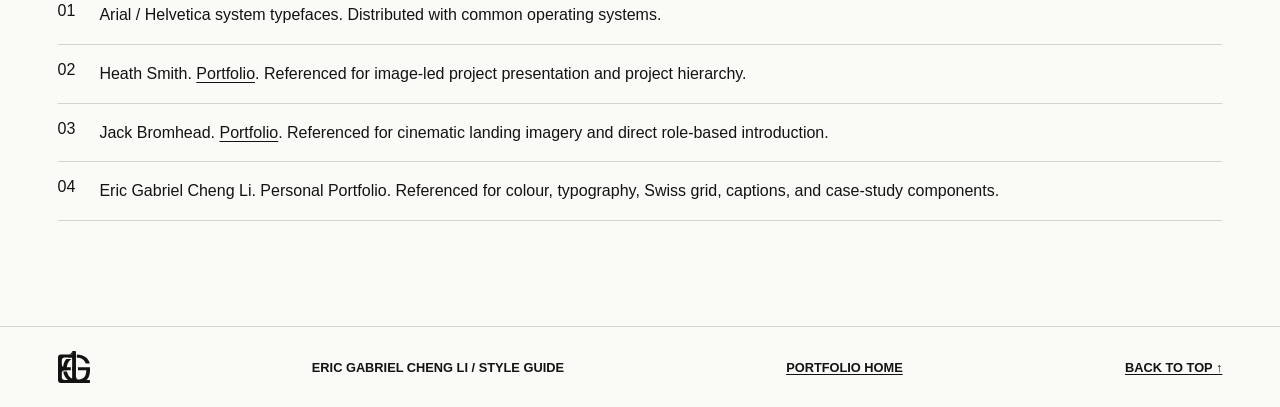
==== commit cd73ac9a: "Update both process analyses and sync local portfolio edits" ====
--- a/style-guide.html
+++ b/style-guide.html
@@ -59,9 +59,9 @@
             <h3>Paragraph</h3>
           </div>
           <div class="element-demo prose-demo">
-            <p>Each project page explains the challenge, the role, the decisions, and the final result. Text remains narrow enough to read comfortably while the surrounding grid connects it to images and project facts.</p>
-          </div>
-          <pre><code>&lt;p&gt;Each project page explains the challenge, the role, the decisions, and the final result.&lt;/p&gt;</code></pre>
+            <p>Lorem ipsum dolor sit amet, consectetur adipiscing elit, sed do eiusmod tempor incididunt ut labore et dolore magna aliqua. Ut enim ad minim veniam, quis nostrud exercitation ullamco laboris nisi ut aliquip ex ea commodo consequat. Duis aute irure dolor in reprehenderit in voluptate velit esse cillum dolore eu fugiat nulla pariatur. Excepteur sint occaecat cupidatat non proident, sunt in culpa qui officia deserunt mollit anim id est laborum.</p>
+          </div>
+          <pre><code>&lt;p&gt;Lorem ipsum dolor sit amet, consectetur adipiscing elit, sed do eiusmod tempor incididunt ut labore et dolore magna aliqua. Ut enim ad minim veniam, quis nostrud exercitation ullamco laboris nisi ut aliquip ex ea commodo consequat. Duis aute irure dolor in reprehenderit in voluptate velit esse cillum dolore eu fugiat nulla pariatur. Excepteur sint occaecat cupidatat non proident, sunt in culpa qui officia deserunt mollit anim id est laborum.&lt;/p&gt;</code></pre>
         </article>
 
         <article class="element">
@@ -299,7 +299,6 @@
           <div class="element-label">
             <span>02.5</span>
             <h3>Project media &amp; caption</h3>
-            <p class="component-note">Project figures preserve the source image's intrinsic aspect ratio. Do not force figure media into a fixed crop; use full-width, auto-height images so composition and positioning remain intact.</p>
           </div>
           <div class="element-demo">
             <figure class="project-figure case-cover">
@@ -352,10 +351,10 @@
             ></a>
           </div>
           <pre><code>&lt;a class="next-project" href="#"&gt;
-  &lt;span&gt;NEXT PROJECT&lt;/span&gt;
-  &lt;strong&gt;The Last of the Stars&lt;/strong&gt;
-  &lt;span class="svg-arrow arrow-up-right" aria-hidden="true"&gt;&lt;/span&gt;
-&lt;/a&gt;</code></pre>
+          &lt;span&gt;NEXT PROJECT&lt;/span&gt;
+          &lt;strong&gt;The Last of the Stars&lt;/strong&gt;
+          &lt;span class="svg-arrow arrow-up-right" aria-hidden="true"&gt;&lt;/span&gt;
+          &lt;/a&gt;</code></pre>
         </article>
 
         <article class="element element-wide">
@@ -431,14 +430,16 @@
           <div class="element-demo bio-section">
             <span class="eyebrow">02 / BIO</span>
             <div>
-              <h2>Designing the space between image and play.</h2>
-              <p>A short introduction connecting role, process, and visual ethos.</p>
-            </div>
-          </div>
-          <pre><code>&lt;section class="bio-section" id="about"&gt;
-  &lt;span class="micro"&gt;02 / BIO&lt;/span&gt;
-  &lt;div&gt;&lt;h2&gt;Designing the space between image and play.&lt;/h2&gt;&lt;p&gt;Bio copy under 100 words.&lt;/p&gt;&lt;/div&gt;
-&lt;/section&gt;</code></pre>
+              <h2>Title.</h2>
+              <p>A short introduction here.</p>
+            </div>
+          </div>
+          <pre>
+            <code>&lt;section class="bio-section" id="about"&gt;
+            &lt;span class="micro"&gt;02 / BIO&lt;/span&gt;
+            &lt;div&gt;&lt;h2&gt;Title.&lt;/h2&gt;&lt;p&gt;A short introduction here.&lt;/p&gt;&lt;/div&gt;
+            &lt;/section&gt;</code>
+          </pre>
         </article>
 
         <article class="element element-wide">
--- a/css/style.css
+++ b/css/style.css
@@ -251,7 +251,6 @@
   grid-column: 2;
 }
 .section-heading > p,
-.component-note,
 .word-count,
 .analysis-count {
   color: var(--muted);
@@ -300,6 +299,7 @@
 .project-card:is(:hover, :focus-visible) .project-image > span {
   transform: none;
 }
+
 .project-card:is(:hover, :focus-visible) img {
   transform: scale(1.025);
 }
@@ -489,18 +489,3 @@
     flex-direction: column;
   }
 }
-@media (prefers-reduced-motion: reduce) {
-  html {
-    scroll-behavior: auto;
-  }
-  .hero-frame {
-    animation: none;
-  }
-  .hero-frame:first-child {
-    opacity: 1;
-  }
-  .project-image img,
-  .project-image > span {
-    transition: none;
-  }
-}
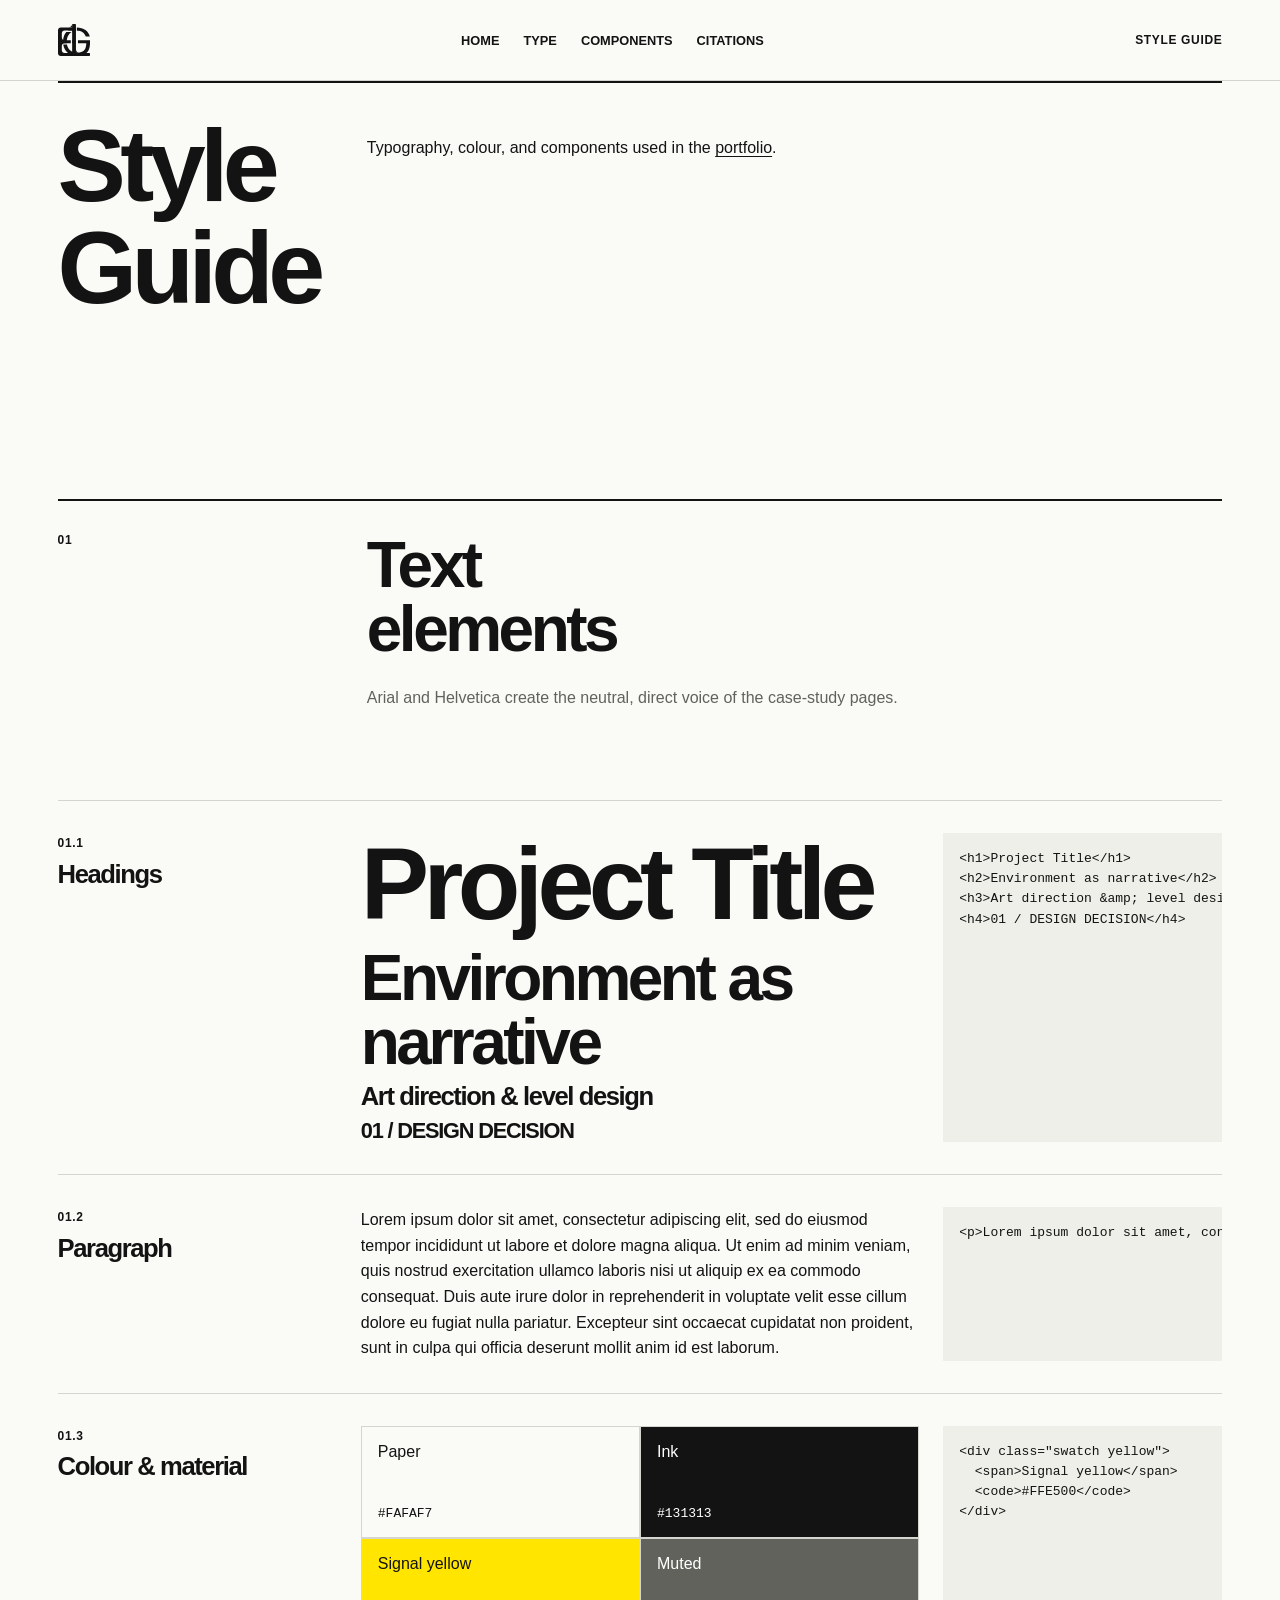
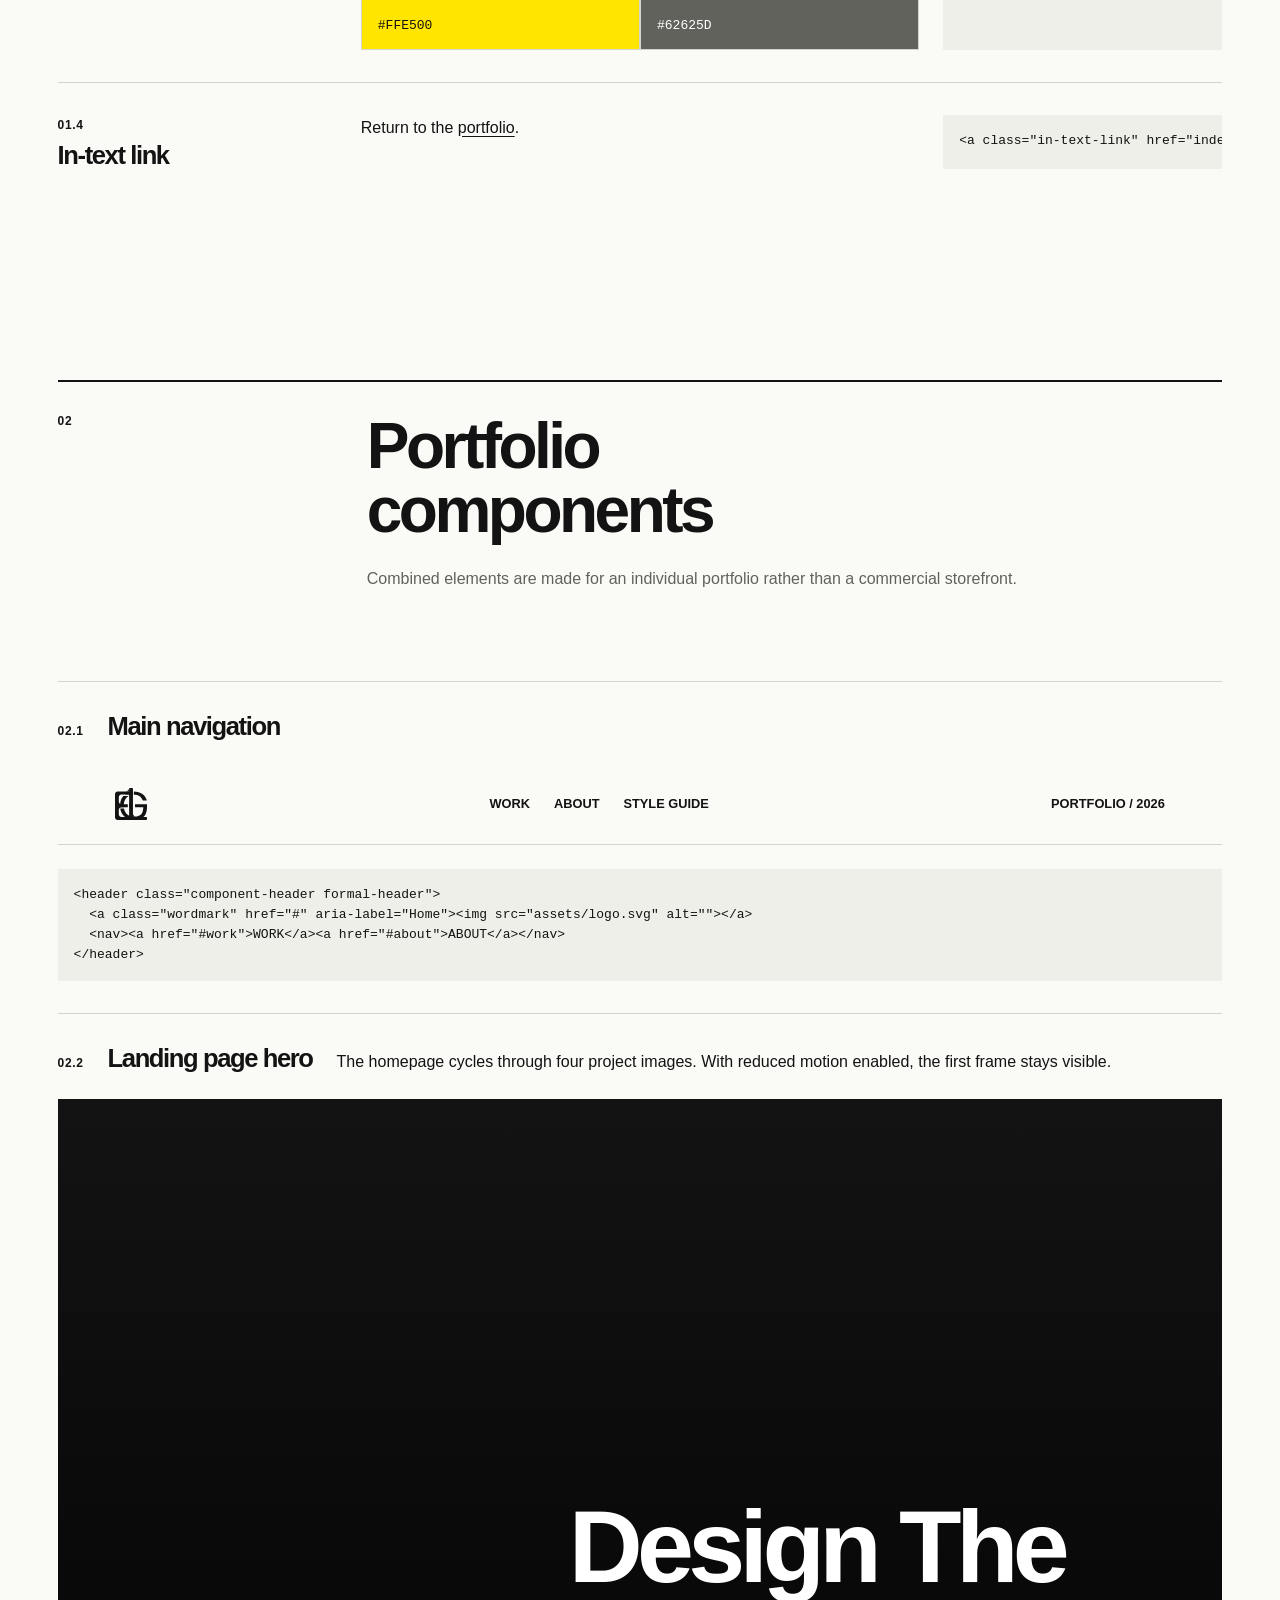
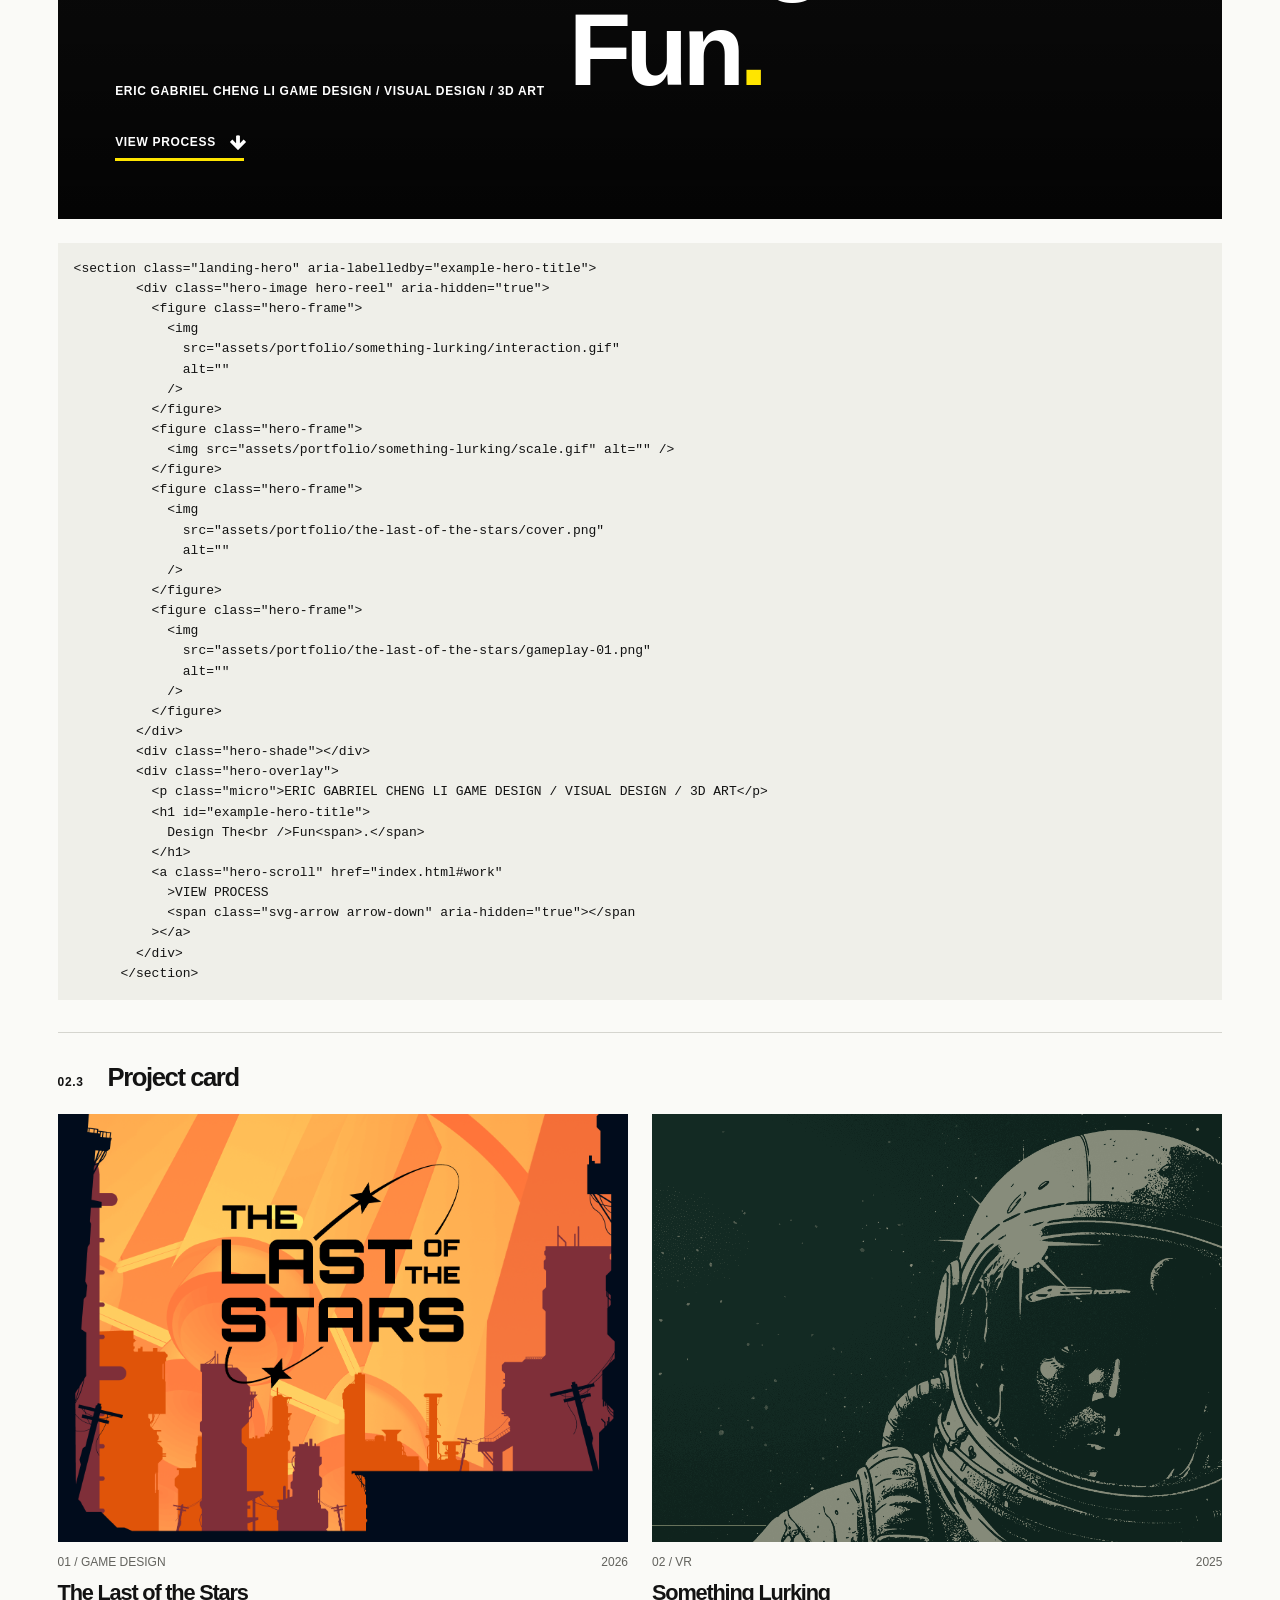
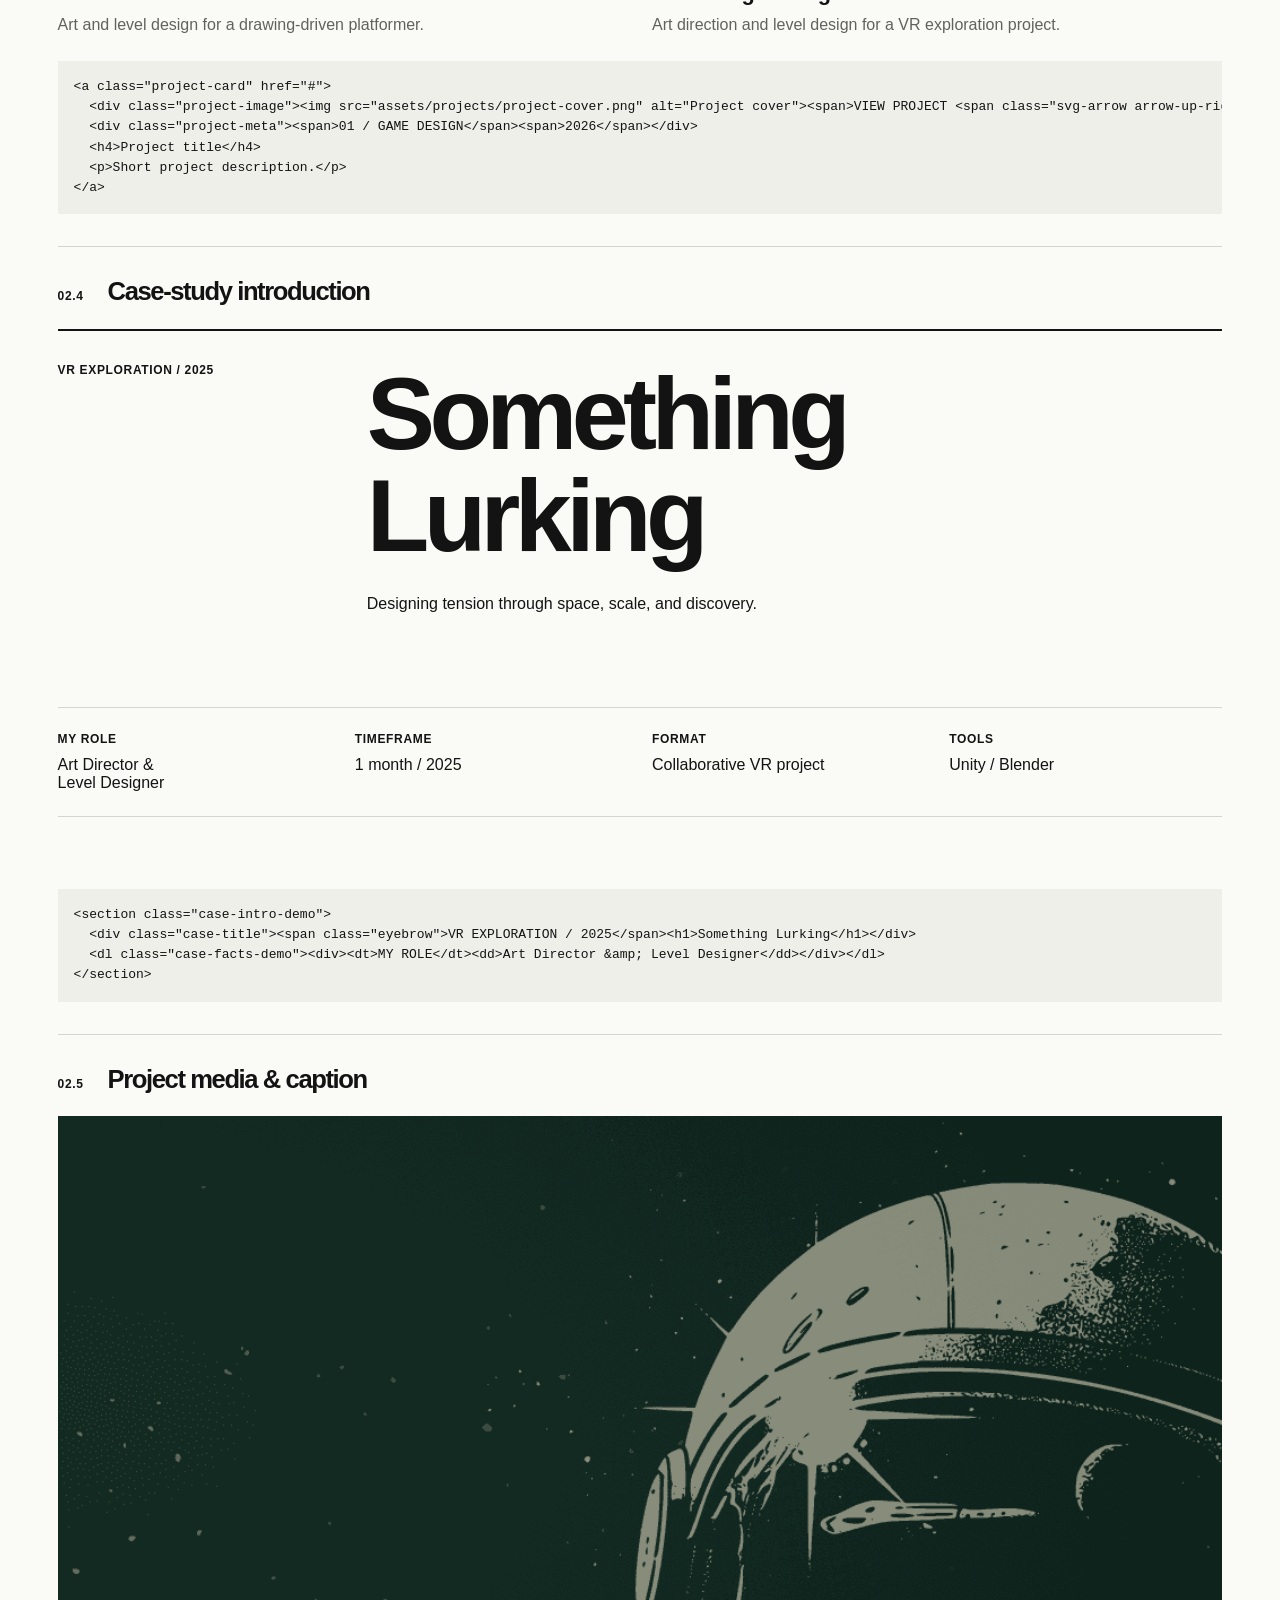
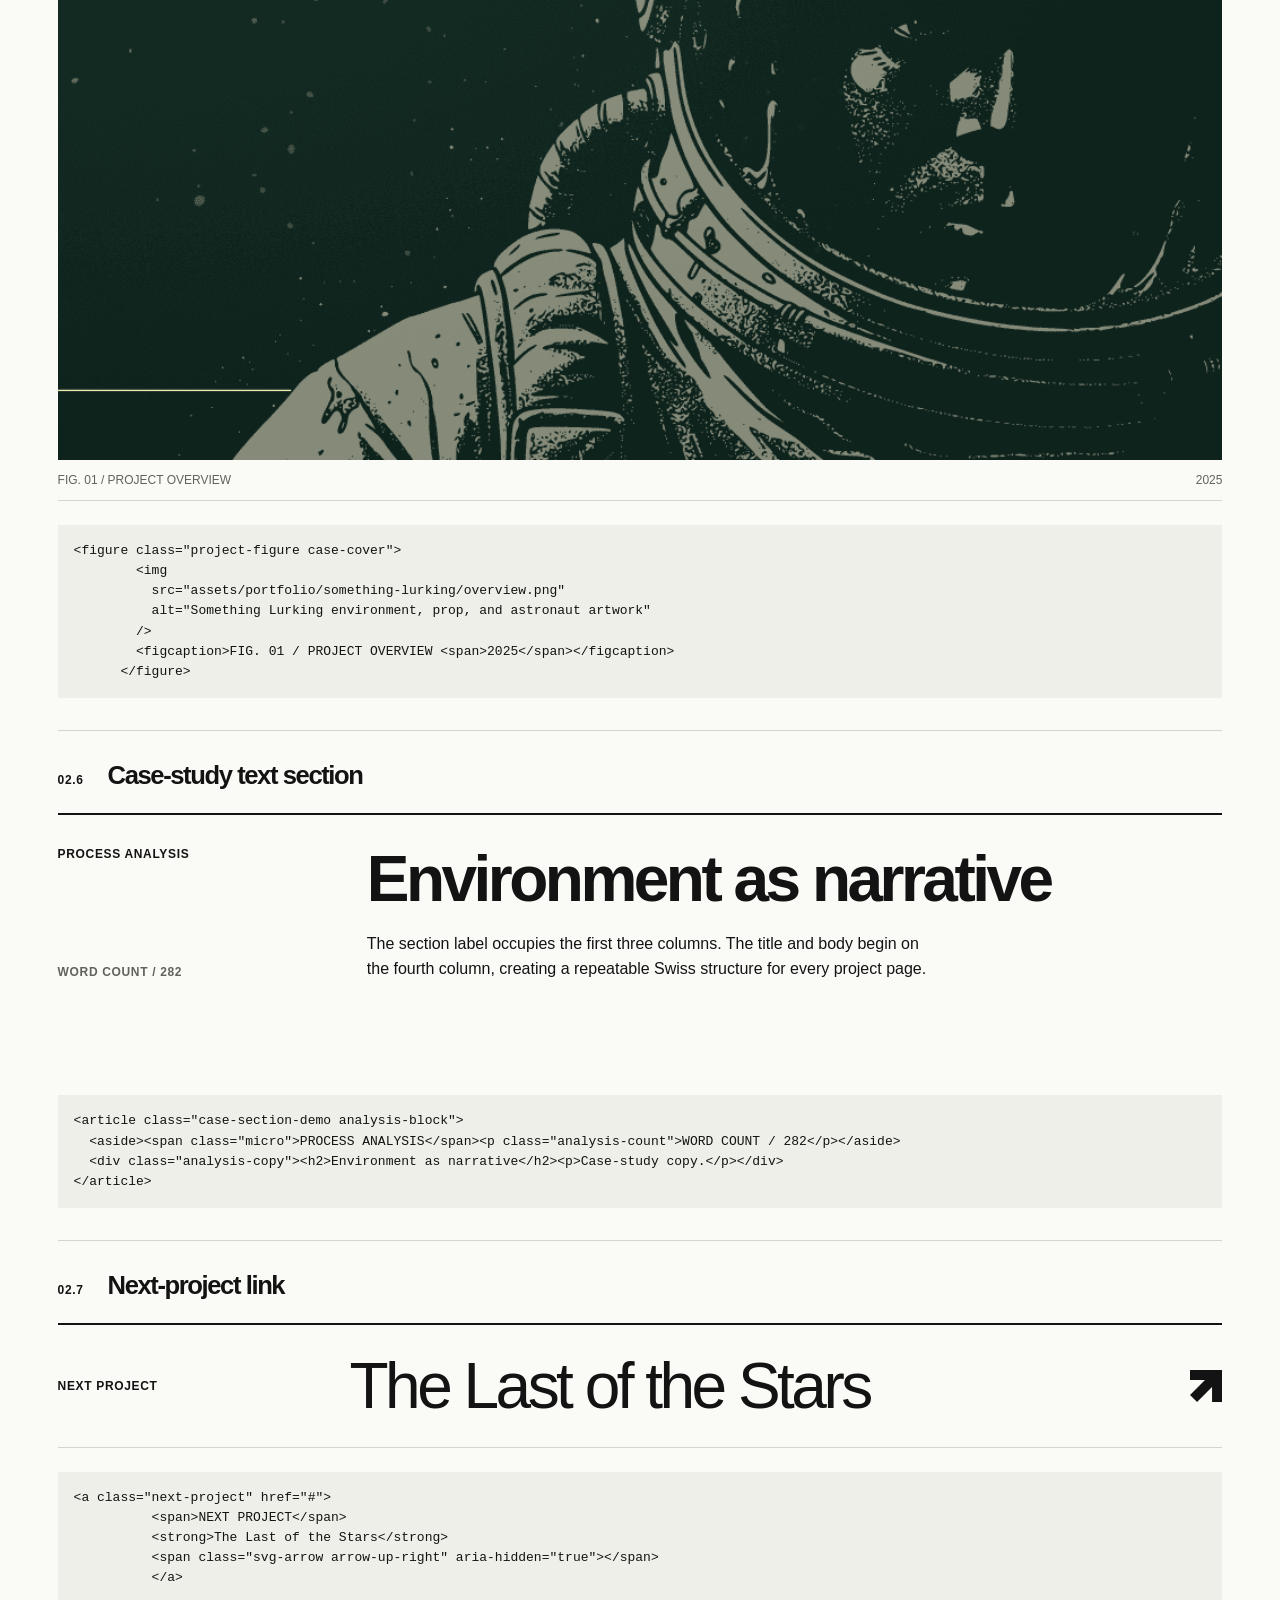
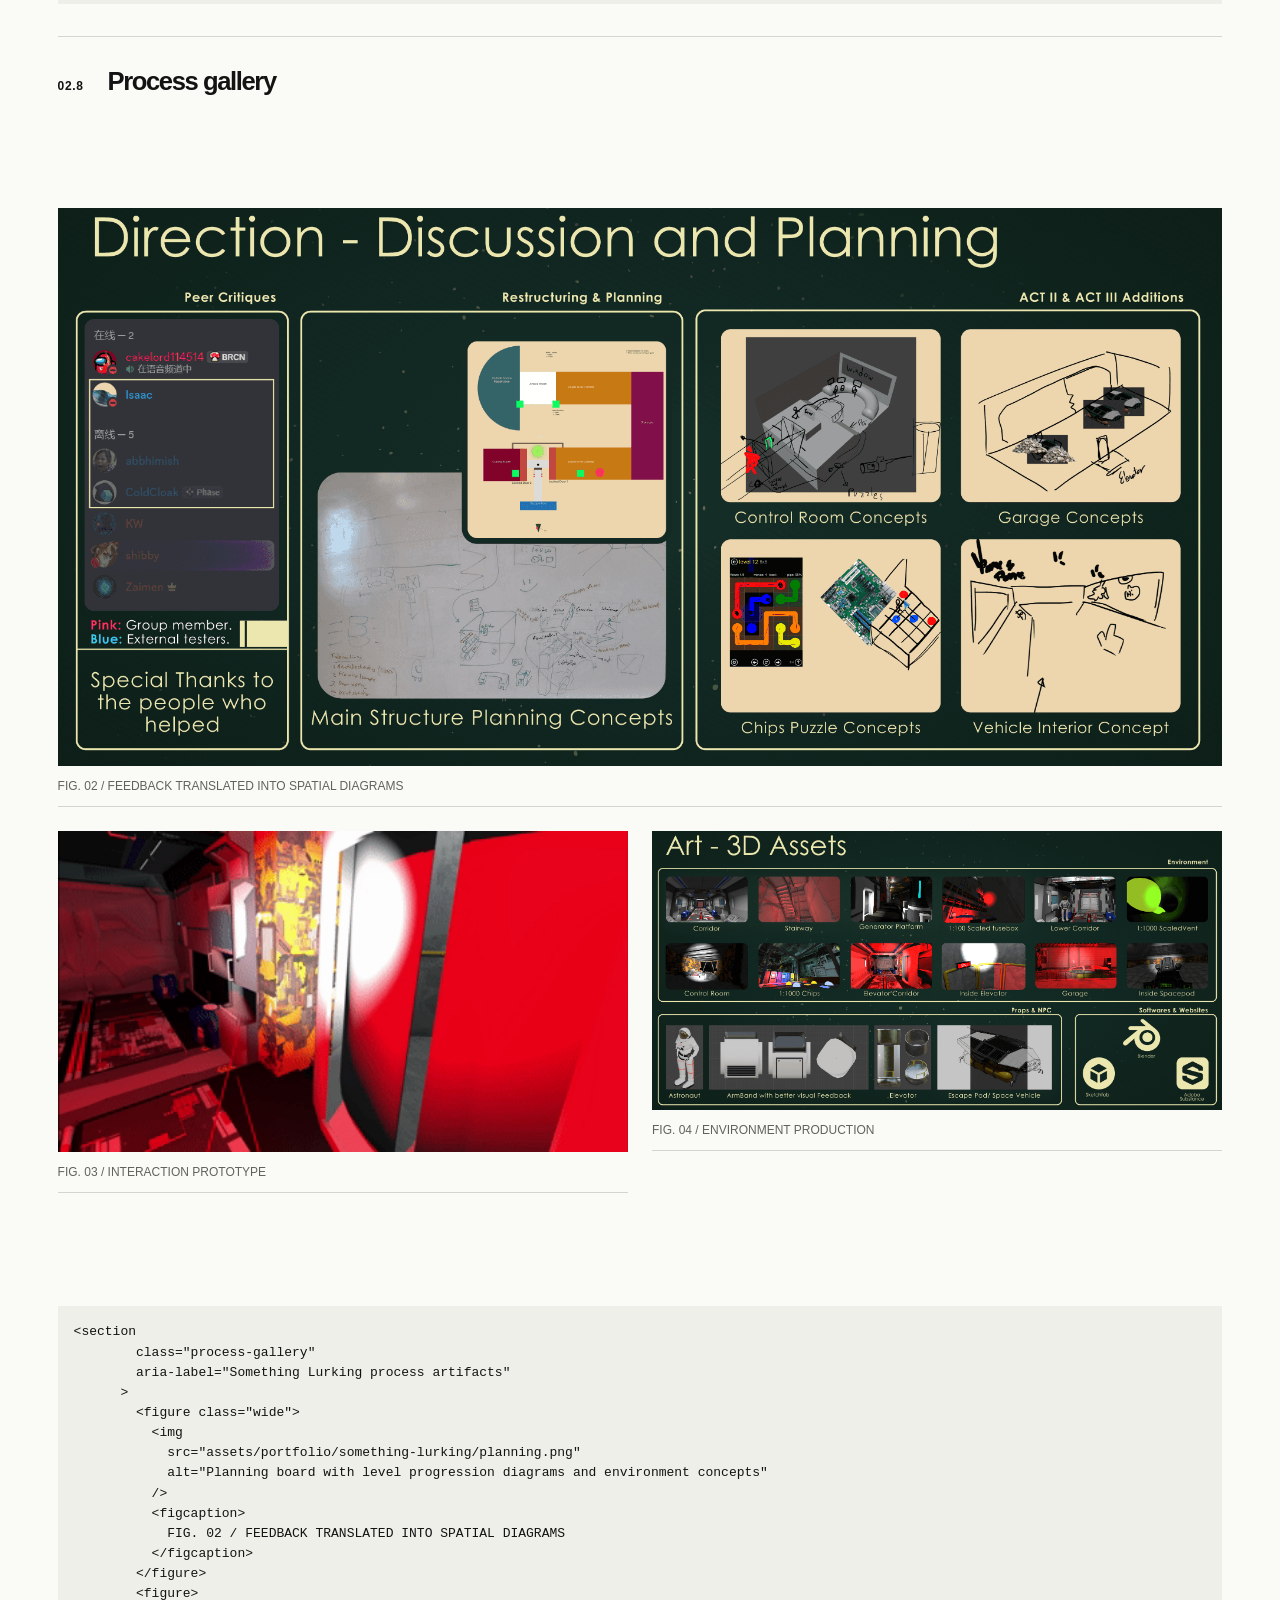
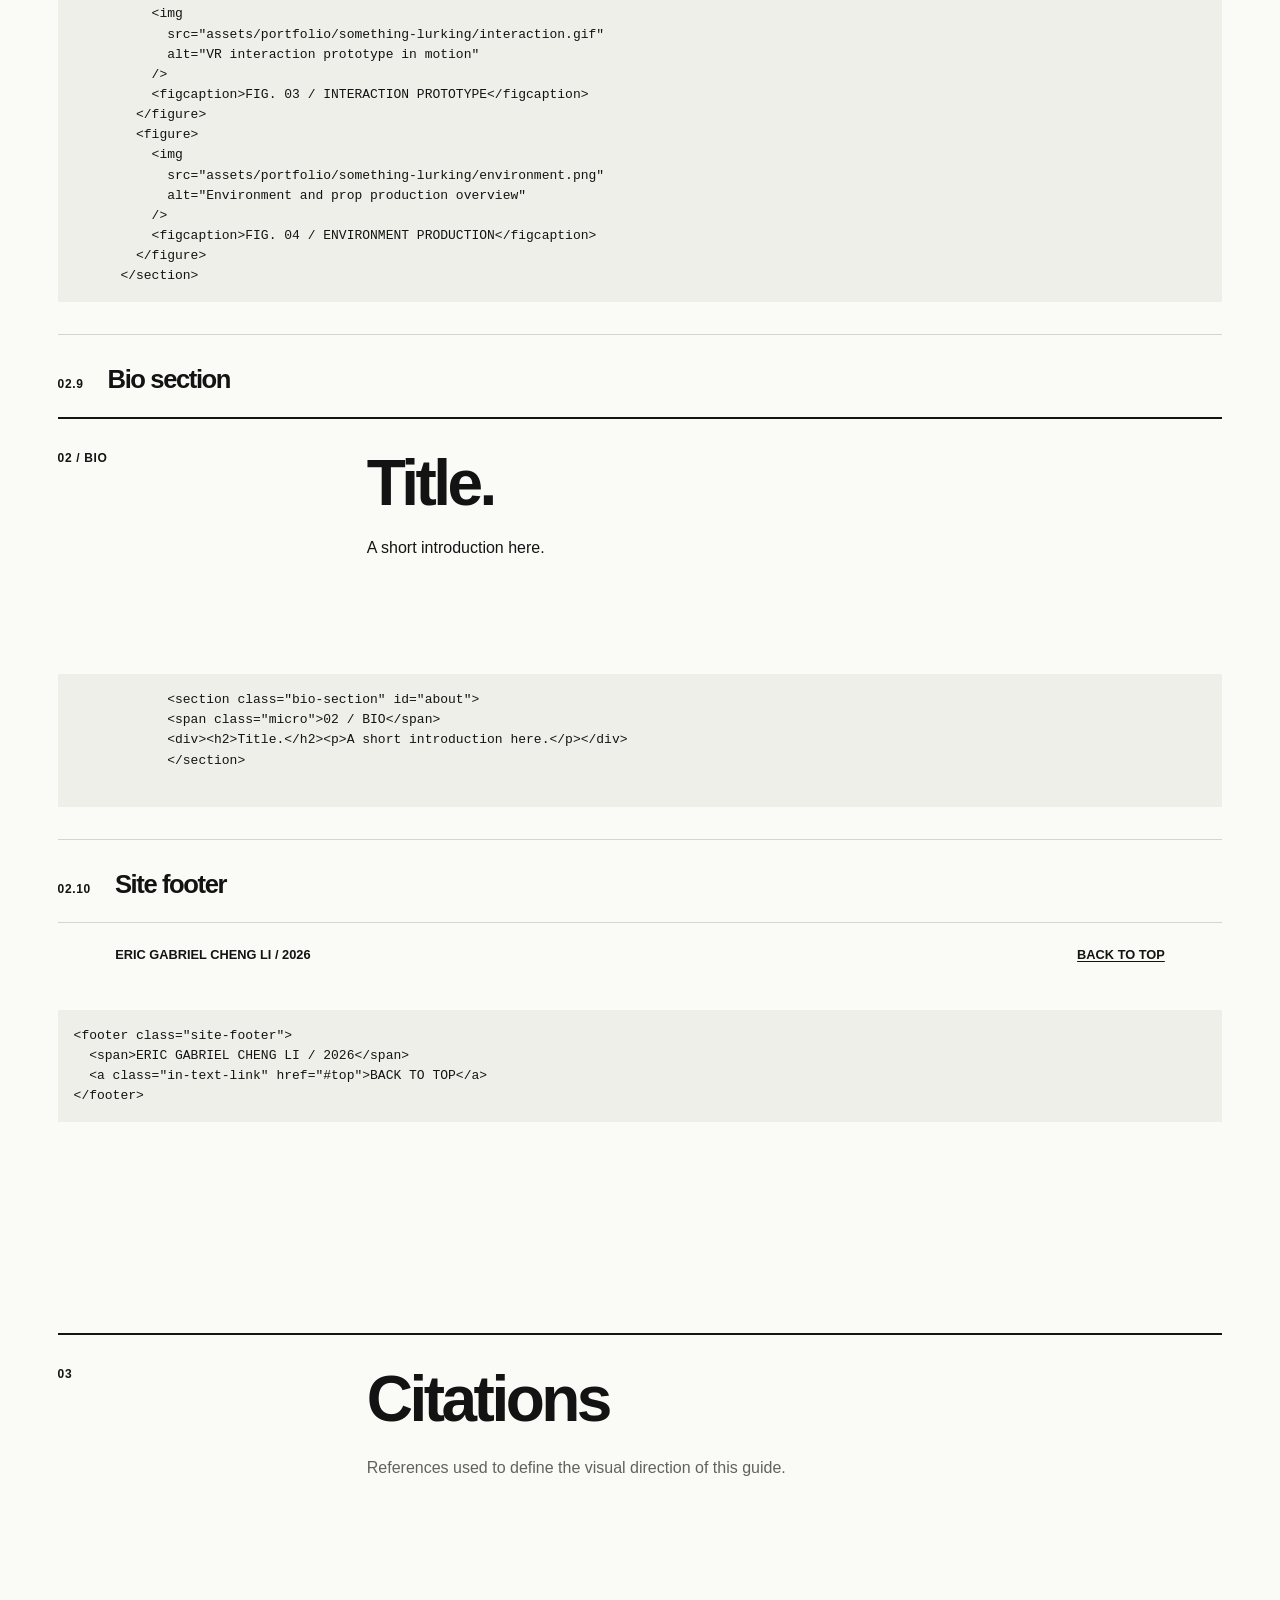
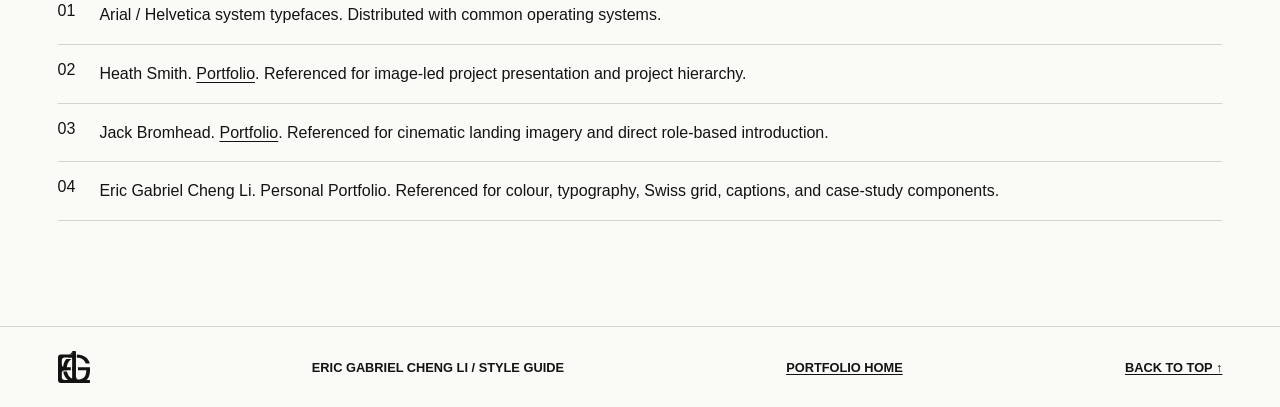
==== commit 460a958d: "Update landing hero and project button markup" ====
--- a/style-guide.html
+++ b/style-guide.html
@@ -164,7 +164,7 @@
               <div class="hero-overlay">
                 <p class="micro">ERIC GABRIEL CHENG LI GAME DESIGN / VISUAL DESIGN / 3D ART</p>
                 <h1 id="example-hero-title">
-                  Spaces become<br />playable ideas<span>.</span>
+                  Design The<br />Fun<span>.</span>
                 </h1>
                 <a class="hero-scroll" href="index.html#work"
                   >VIEW PROCESS
@@ -201,7 +201,7 @@
         &lt;div class="hero-overlay"&gt;
           &lt;p class="micro"&gt;ERIC GABRIEL CHENG LI GAME DESIGN / VISUAL DESIGN / 3D ART&lt;/p&gt;
           &lt;h1 id="example-hero-title"&gt;
-            Spaces become&lt;br /&gt;playable ideas&lt;span&gt;.&lt;/span&gt;
+            Design The&lt;br /&gt;Fun&lt;span&gt;.&lt;/span&gt;
           &lt;/h1&gt;
           &lt;a class="hero-scroll" href="index.html#work"
             &gt;VIEW PROCESS
@@ -224,7 +224,7 @@
                   alt="The Last of the Stars title artwork over an orange collapsing city"
                 /><span
                   >VIEW PROJECT
-                  <i class="svg-arrow arrow-up-right" aria-hidden="true"></i
+                  <span class="svg-arrow arrow-up-right" aria-hidden="true"></span
                 ></span>
               </div>
               <div class="project-meta">
@@ -240,7 +240,7 @@
                   alt="Astronaut artwork for Something Lurking, a VR exploration experience"
                 /><span
                   >VIEW PROJECT
-                  <i class="svg-arrow arrow-up-right" aria-hidden="true"></i
+                  <span class="svg-arrow arrow-up-right" aria-hidden="true"></span
                 ></span>
               </div>
               <div class="project-meta">
@@ -251,7 +251,7 @@
             </a>
           </div>
           <pre><code>&lt;a class="project-card" href="#"&gt;
-  &lt;div class="project-image"&gt;&lt;img src="assets/projects/project-cover.png" alt="Project cover"&gt;&lt;span&gt;VIEW PROJECT&lt;/span&gt;&lt;/div&gt;
+  &lt;div class="project-image"&gt;&lt;img src="assets/projects/project-cover.png" alt="Project cover"&gt;&lt;span&gt;VIEW PROJECT &lt;span class="svg-arrow arrow-up-right" aria-hidden="true"&gt;&lt;/span&gt;&lt;/span&gt;&lt;/div&gt;
   &lt;div class="project-meta"&gt;&lt;span&gt;01 / GAME DESIGN&lt;/span&gt;&lt;span&gt;2026&lt;/span&gt;&lt;/div&gt;
   &lt;h4&gt;Project title&lt;/h4&gt;
   &lt;p&gt;Short project description.&lt;/p&gt;
